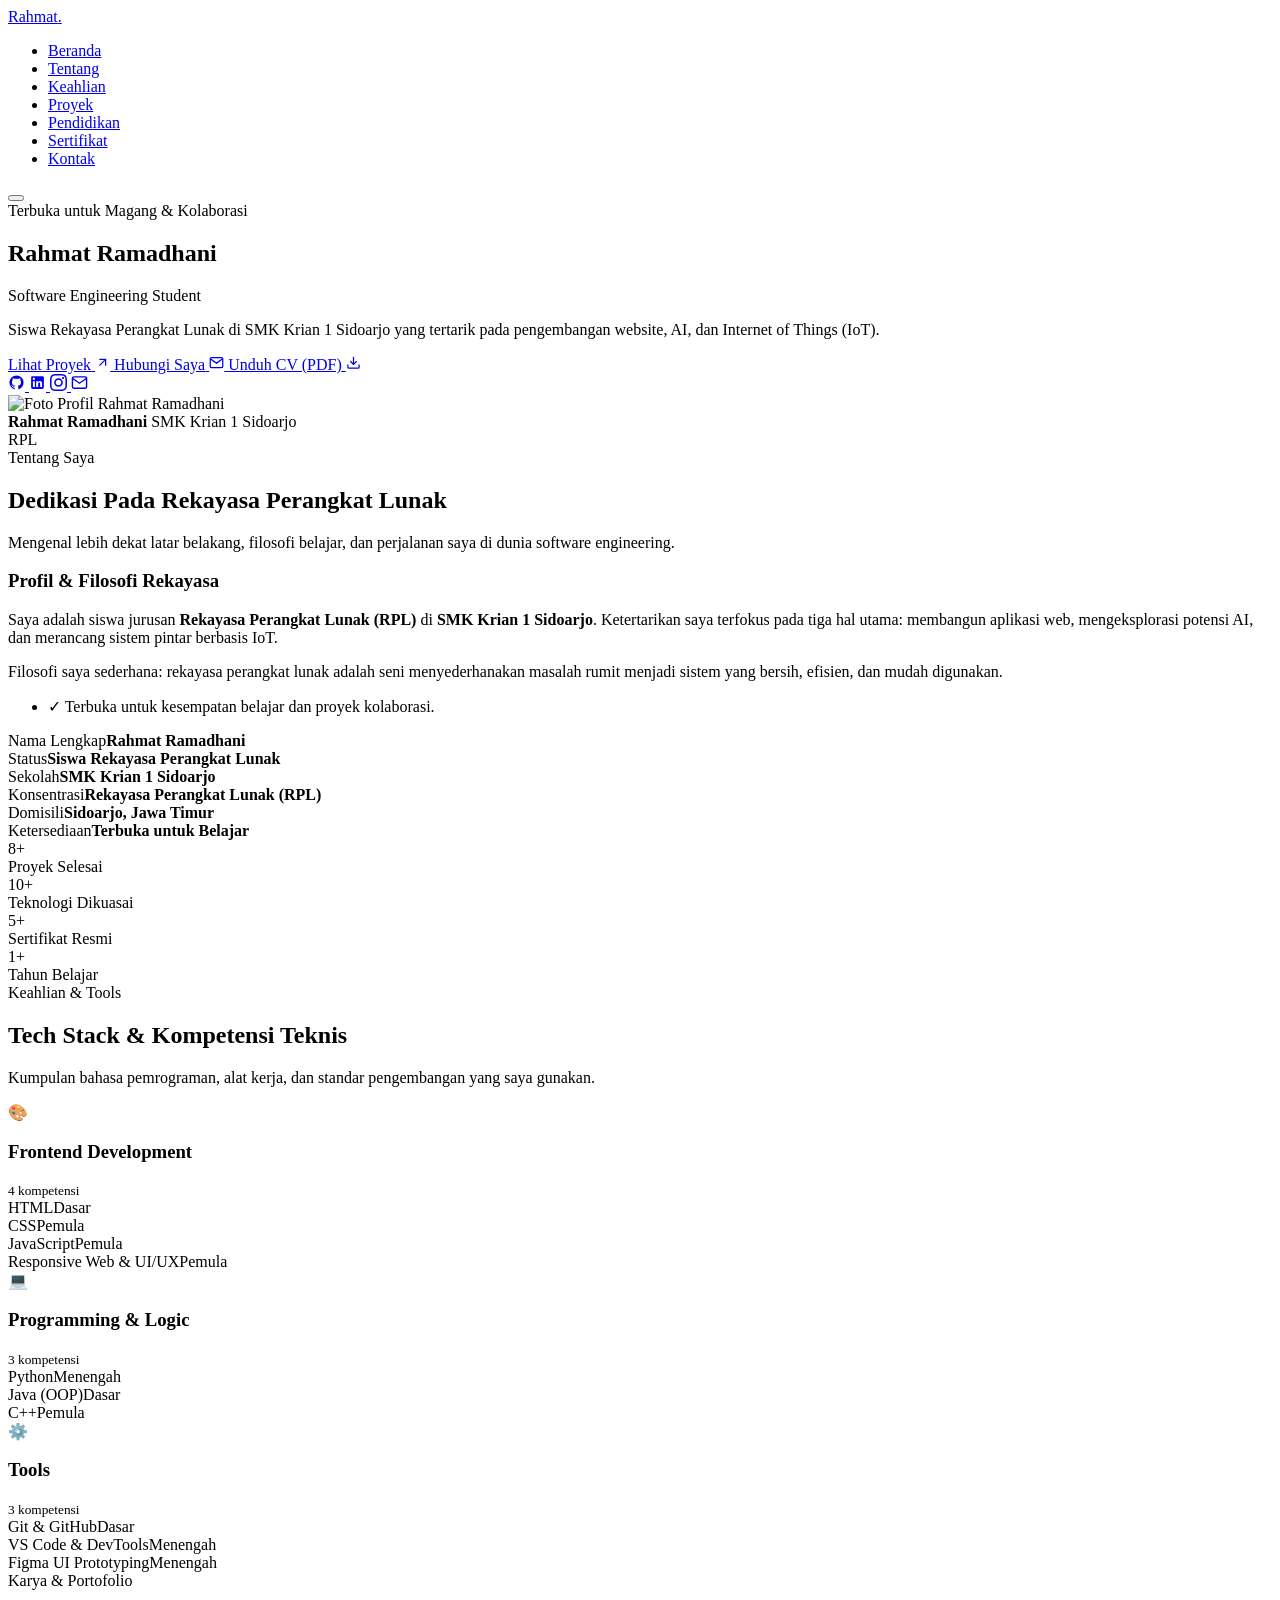
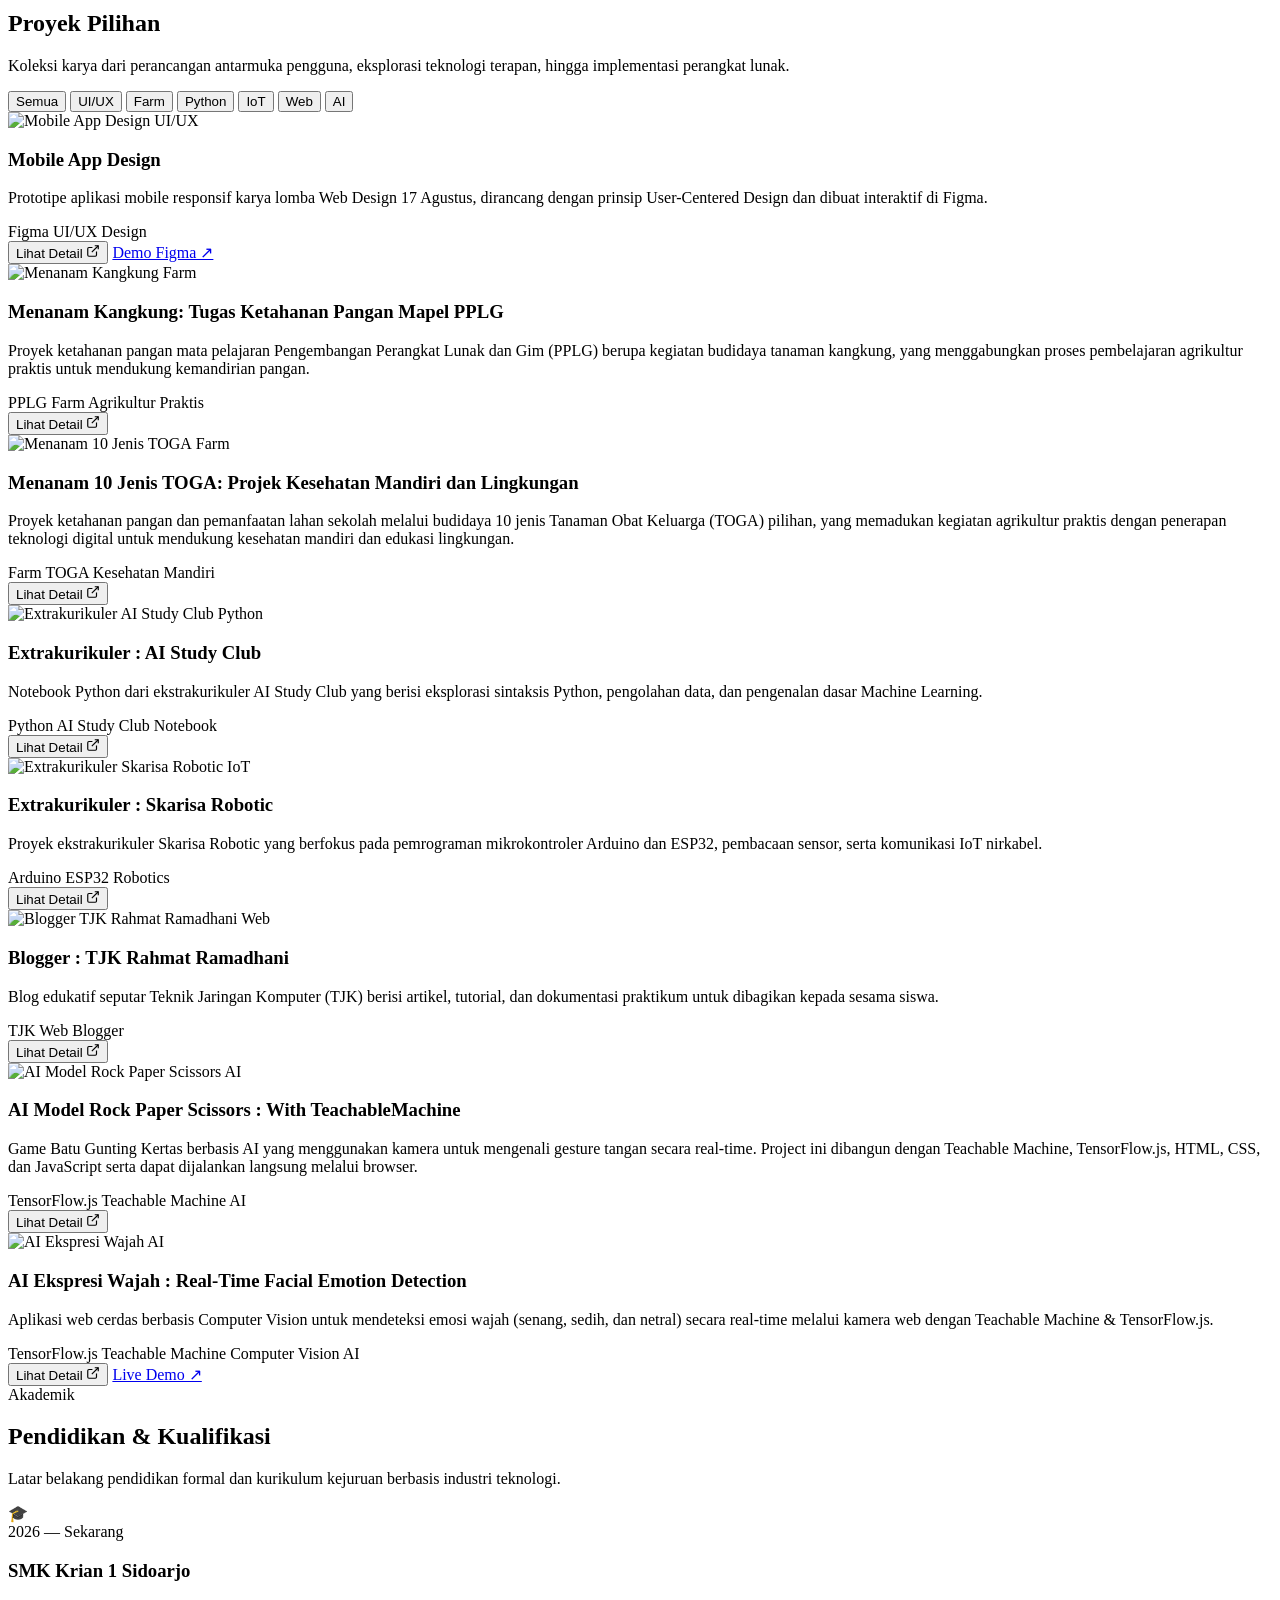
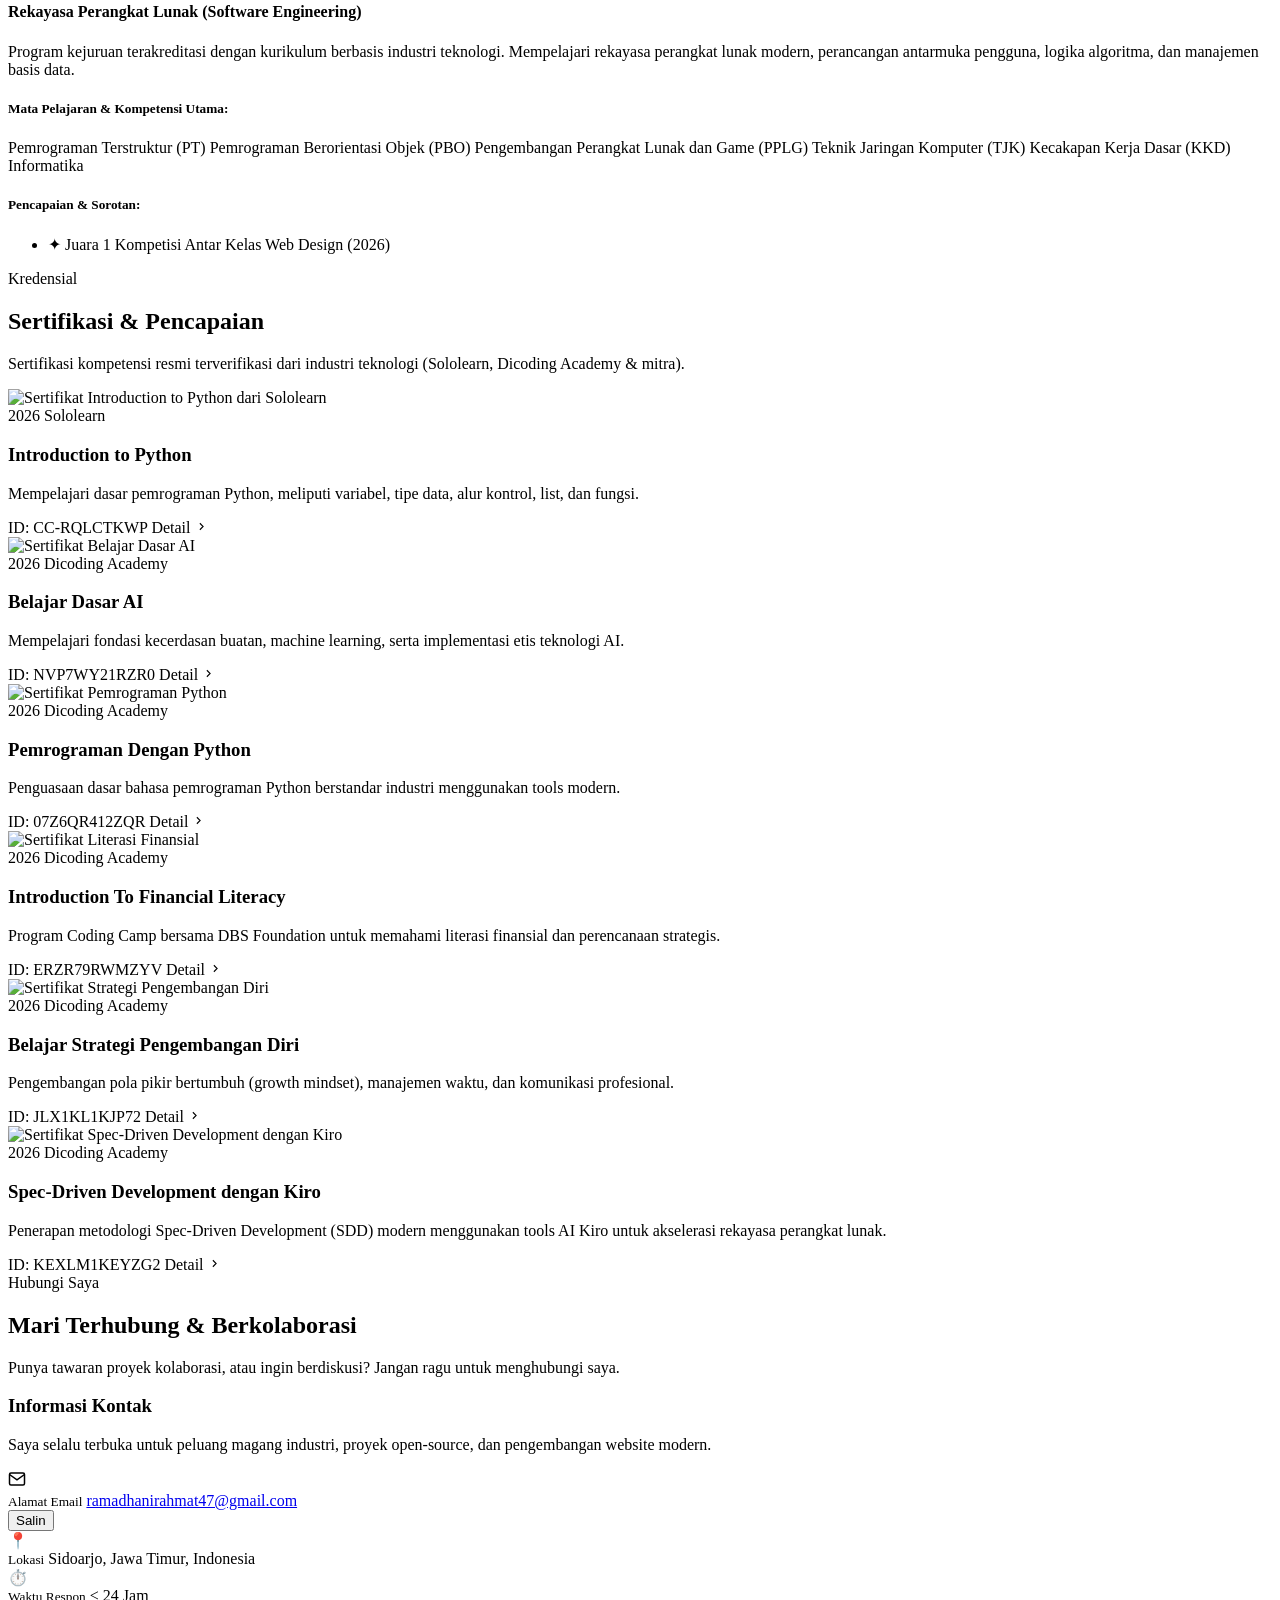
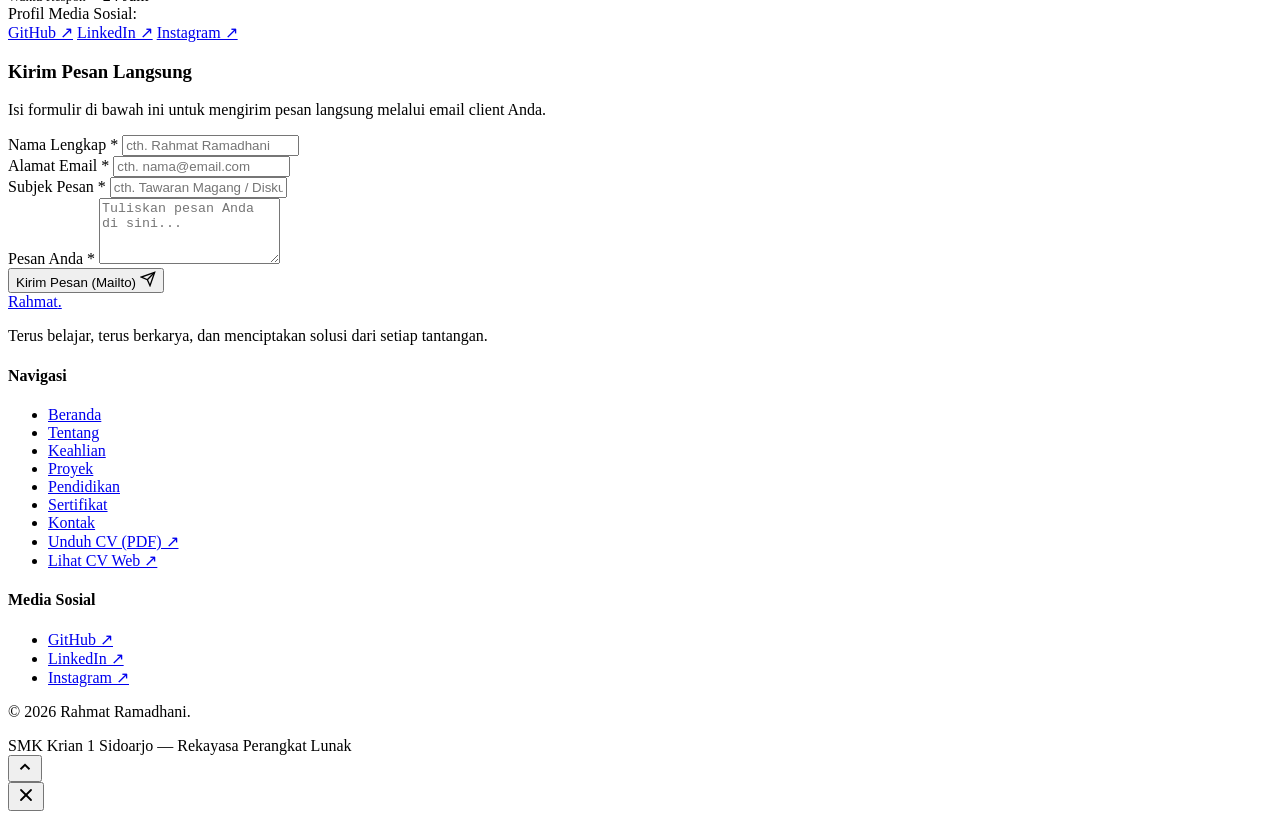
==== index.html @ f3ea9bc4 "Add files via upload" ====
<!DOCTYPE html>
<html lang="id" data-theme="dark">
<head>
  <meta charset="UTF-8">
  <meta name="viewport" content="width=device-width, initial-scale=1.0">
  <title>Rahmat Ramadhani — Software Engineering Student Portfolio</title>
  <meta name="description" content="Portfolio resmi Rahmat Ramadhani, siswa Rekayasa Perangkat Lunak di SMK Krian 1 Sidoarjo.">

  <!-- Font Google: Plus Jakarta Sans & JetBrains Mono -->
  <link rel="preconnect" href="https://fonts.googleapis.com">
  <link rel="preconnect" href="https://fonts.gstatic.com" crossorigin>
  <link href="https://fonts.googleapis.com/css2?family=JetBrains+Mono:wght@400;500;600&family=Plus+Jakarta+Sans:wght@400;500;600;700;800&display=swap" rel="stylesheet">

  <link rel="stylesheet" href="style.css?v=2026">
</head>
<body>

  <!-- Garis Progres Scroll di Bagian Atas -->
  <div id="scroll-progress" class="scroll-bar"></div>

  <!-- Efek Latar Belakang Halus -->
  <div class="ambient-bg" aria-hidden="true">
    <div class="ambient-glow"></div>
  </div>

  <!-- ==================== NAVBAR ==================== -->
  <header class="site-header" id="header">
    <nav class="nav-container container">
      <!-- Logo / Nama Brand -->
      <a href="#home" class="brand">
        <span class="brand-name">Rahmat</span><span class="brand-dot">.</span>
      </a>

      <!-- Menu Navigasi Desktop & Mobile -->
      <div class="nav-menu" id="nav-menu">
        <ul class="nav-list">
          <li><a href="#home" class="nav-link active">Beranda</a></li>
          <li><a href="#about" class="nav-link">Tentang</a></li>
          <li><a href="#skills" class="nav-link">Keahlian</a></li>
          <li><a href="#projects" class="nav-link">Proyek</a></li>
          <li><a href="#education" class="nav-link">Pendidikan</a></li>
          <li><a href="#certificates" class="nav-link">Sertifikat</a></li>
          <li><a href="#contact" class="nav-link">Kontak</a></li>
        </ul>
      </div>

      <!-- Tombol Menu HP -->
      <div class="nav-actions">
        <button id="hamburger-btn" class="hamburger" aria-label="Buka menu navigasi">
          <span></span><span></span><span></span>
        </button>
      </div>
    </nav>
  </header>

  <main>
    <!-- ==================== HERO SECTION ==================== -->
    <section class="section hero-sec" id="home">
      <div class="container hero-layout">
        <!-- Kolom Kiri: Teks Pengantar & Tombol -->
        <div class="hero-left">
          <div class="badge-status">
            <span class="status-indicator"></span>
            <span>Terbuka untuk Magang &amp; Kolaborasi</span>
          </div>
          <h1 class="hero-heading">
            Rahmat <span class="text-accent">Ramadhani</span>
          </h1>
          <p class="hero-role-title">Software Engineering Student</p>
          <p class="hero-desc">
            Siswa Rekayasa Perangkat Lunak di SMK Krian 1 Sidoarjo yang tertarik pada pengembangan website, AI, dan Internet of Things (IoT).
          </p>
          <div class="hero-btns">
            <a href="#projects" class="btn btn-primary">
              <span>Lihat Proyek</span>
              <svg viewBox="0 0 24 24" width="15" height="15" fill="none" stroke="currentColor" stroke-width="2"><line x1="7" y1="17" x2="17" y2="7"></line><polyline points="7 7 17 7 17 17"></polyline></svg>
            </a>
            <a href="#contact" class="btn btn-outline">
              <span>Hubungi Saya</span>
              <svg viewBox="0 0 24 24" width="15" height="15" fill="none" stroke="currentColor" stroke-width="2"><path d="M4 4h16c1.1 0 2 .9 2 2v12c0 1.1-.9 2-2 2H4c-1.1 0-2-.9-2-2V6c0-1.1.9-2 2-2z"></path><polyline points="22,6 12,13 2,6"></polyline></svg>
            </a>
            <a href="assets/CV_Rahmat_Ramadhani.pdf" download="CV_Rahmat_Ramadhani.pdf" target="_blank" class="btn btn-ghost" title="Unduh CV PDF Resmi (A4)">
              <span>Unduh CV (PDF)</span>
              <svg viewBox="0 0 24 24" width="15" height="15" fill="none" stroke="currentColor" stroke-width="2"><path d="M21 15v4a2 2 0 0 1-2 2H5a2 2 0 0 1-2-2v-4"></path><polyline points="7 10 12 15 17 10"></polyline><line x1="12" y1="15" x2="12" y2="3"></line></svg>
            </a>
          </div>
          <!-- Tautan Media Sosial -->
          <div class="hero-social">
            <a href="https://github.com/ramadhanirahmat47-rgb" target="_blank" rel="noopener noreferrer" class="social-icon" aria-label="GitHub" title="GitHub">
              <svg viewBox="0 0 24 24" width="17" height="17" fill="currentColor"><path d="M12 2A10 10 0 0 0 2 12c0 4.42 2.87 8.17 6.84 9.5.5.08.66-.23.66-.5v-1.69c-2.77.6-3.36-1.34-3.36-1.34-.46-1.16-1.11-1.47-1.11-1.47-.91-.62.07-.6.07-.6 1 .07 1.53 1.03 1.53 1.03.87 1.52 2.34 1.07 2.91.83.1-.65.35-1.09.63-1.34-2.22-.25-4.55-1.11-4.55-4.92 0-1.11.38-2 1.03-2.71-.1-.25-.45-1.29.1-2.64 0 0 .84-.27 2.75 1.02.79-.22 1.65-.33 2.5-.33.85 0 1.71.11 2.5.33 1.91-1.29 2.75-1.02 2.75-1.02.55 1.35.2 2.39.1 2.64.65.71 1.03 1.6 1.03 2.71 0 3.82-2.34 4.66-4.57 4.91.36.31.69.92.69 1.85V21c0 .27.16.59.67.5C19.14 20.16 22 16.42 22 12A10 10 0 0 0 12 2z"/></svg>
            </a>
            <a href="https://linkedin.com/in/rahmat-ramadhani01" target="_blank" rel="noopener noreferrer" class="social-icon" aria-label="LinkedIn" title="LinkedIn">
              <svg viewBox="0 0 24 24" width="17" height="17" fill="currentColor"><path d="M19 3a2 2 0 0 1 2 2v14a2 2 0 0 1-2 2H5a2 2 0 0 1-2-2V5a2 2 0 0 1 2-2h14m-.5 15.5v-5.3a3.26 3.26 0 0 0-3.26-3.26c-.85 0-1.84.52-2.28 1.3v-1.11h-2.79v8.37h2.79v-4.93c0-.77.62-1.4 1.39-1.4a1.4 1.4 0 0 1 1.4 1.4v4.93h2.75M6.88 8.56a1.68 1.68 0 0 0 1.68-1.68c0-.93-.75-1.69-1.68-1.69a1.69 1.69 0 0 0-1.69 1.69c0 .93.76 1.68 1.69 1.68m1.39 9.94v-8.37H5.5v8.37h2.77z"/></svg>
            </a>
            <a href="https://instagram.com/matrahmat_t/" target="_blank" rel="noopener noreferrer" class="social-icon" aria-label="Instagram" title="Instagram">
              <svg viewBox="0 0 24 24" width="17" height="17" fill="currentColor"><path d="M12 2.163c3.204 0 3.584.012 4.85.07 3.252.148 4.771 1.691 4.919 4.919.058 1.265.069 1.645.069 4.849 0 3.205-.012 3.584-.069 4.849-.149 3.225-1.664 4.771-4.919 4.919-1.266.058-1.644.07-4.85.07-3.204 0-3.584-.012-4.849-.07-3.26-.149-4.771-1.699-4.919-4.92-.058-1.265-.07-1.644-.07-4.849 0-3.204.013-3.583.07-4.849.149-3.227 1.664-4.771 4.919-4.919 1.266-.057 1.645-.069 4.849-.069zm0-2.163c-3.259 0-3.667.014-4.947.072-4.358.2-6.78 2.618-6.98 6.98-.059 1.281-.073 1.689-.073 4.948 0 3.259.014 3.668.072 4.948.2 4.358 2.618 6.78 6.98 6.98 1.281.058 1.689.072 4.948.072 3.259 0 3.668-.014 4.948-.072 4.354-.2 6.782-2.618 6.979-6.98.059-1.28.073-1.689.073-4.948 0-3.259-.014-3.667-.072-4.947-.196-4.354-2.617-6.78-6.979-6.98-1.281-.059-1.69-.073-4.949-.073zm0 5.838c-3.403 0-6.162 2.759-6.162 6.162s2.759 6.163 6.162 6.163 6.162-2.759 6.162-6.163c0-3.403-2.759-6.162-6.162-6.162zm0 10.162c-2.209 0-4-1.79-4-4 0-2.209 1.791-4 4-4s4 1.791 4 4c0 2.21-1.791 4-4 4zm6.406-11.845c-.796 0-1.441.645-1.441 1.44s.645 1.44 1.441 1.44c.795 0 1.439-.645 1.439-1.44s-.644-1.44-1.439-1.44z"/></svg>
            </a>
            <a href="mailto:ramadhanirahmat47@gmail.com" class="social-icon" aria-label="Email" title="Email">
              <svg viewBox="0 0 24 24" width="17" height="17" fill="none" stroke="currentColor" stroke-width="2"><path d="M4 4h16c1.1 0 2 .9 2 2v12c0 1.1-.9 2-2 2H4c-1.1 0-2-.9-2-2V6c0-1.1.9-2 2-2z"></path><polyline points="22,6 12,13 2,6"></polyline></svg>
            </a>
          </div>
        </div>

        <!-- Kolom Kanan: Foto Profil -->
        <div class="hero-right">
          <div class="profile-card">
            <div class="avatar-frame">
              <img src="assets/profile.jpg" alt="Foto Profil Rahmat Ramadhani" class="avatar-img" width="380" height="380" loading="eager">
            </div>
            <div class="profile-meta-bar">
              <div class="profile-meta-info">
                <strong>Rahmat Ramadhani</strong>
                <span>SMK Krian 1 Sidoarjo</span>
              </div>
              <span class="profile-badge">RPL</span>
            </div>
          </div>
        </div>
      </div>
    </section>

    <!-- ==================== ABOUT SECTION ==================== -->
    <section class="section about-sec" id="about">
      <div class="container">
        <div class="sec-head">
          <span class="sec-badge">Tentang Saya</span>
          <h2 class="sec-title">Dedikasi Pada Rekayasa Perangkat Lunak</h2>
          <p class="sec-desc">Mengenal lebih dekat latar belakang, filosofi belajar, dan perjalanan saya di dunia software engineering.</p>
        </div>
        <div class="about-grid">
          <!-- Biodata & Filosofi -->
          <div class="card about-bio">
            <h3 class="card-head">Profil &amp; Filosofi Rekayasa</h3>
            <p>Saya adalah siswa jurusan <strong>Rekayasa Perangkat Lunak (RPL)</strong> di <strong>SMK Krian 1 Sidoarjo</strong>. Ketertarikan saya terfokus pada tiga hal utama: membangun aplikasi web, mengeksplorasi potensi AI, dan merancang sistem pintar berbasis IoT.</p>
            <p>Filosofi saya sederhana: rekayasa perangkat lunak adalah seni menyederhanakan masalah rumit menjadi sistem yang bersih, efisien, dan mudah digunakan.</p>
            <ul class="check-list">
              <li><span class="check-mark">✓</span> Terbuka untuk kesempatan belajar dan proyek kolaborasi.</li>
            </ul>
          </div>

          <!-- Info Cepat & Statistik -->
          <div class="about-side">
            <div class="info-grid">
              <div class="info-card"><span class="info-lbl">Nama Lengkap</span><strong>Rahmat Ramadhani</strong></div>
              <div class="info-card"><span class="info-lbl">Status</span><strong>Siswa Rekayasa Perangkat Lunak</strong></div>
              <div class="info-card"><span class="info-lbl">Sekolah</span><strong>SMK Krian 1 Sidoarjo</strong></div>
              <div class="info-card"><span class="info-lbl">Konsentrasi</span><strong>Rekayasa Perangkat Lunak (RPL)</strong></div>
              <div class="info-card"><span class="info-lbl">Domisili</span><strong>Sidoarjo, Jawa Timur</strong></div>
              <div class="info-card"><span class="info-lbl">Ketersediaan</span><strong class="text-accent">Terbuka untuk Belajar</strong></div>
            </div>
            <div class="stats-grid">
              <div class="stat-box">
                <div class="stat-num-row"><span>8</span><span class="stat-plus">+</span></div>
                <span class="stat-lbl">Proyek Selesai</span>
              </div>
              <div class="stat-box">
                <div class="stat-num-row"><span>10</span><span class="stat-plus">+</span></div>
                <span class="stat-lbl">Teknologi Dikuasai</span>
              </div>
              <div class="stat-box">
                <div class="stat-num-row"><span>5</span><span class="stat-plus">+</span></div>
                <span class="stat-lbl">Sertifikat Resmi</span>
              </div>
              <div class="stat-box">
                <div class="stat-num-row"><span>1</span><span class="stat-plus">+</span></div>
                <span class="stat-lbl">Tahun Belajar</span>
              </div>
            </div>
          </div>
        </div>
      </div>
    </section>

    <!-- ==================== SKILLS SECTION ==================== -->
    <section class="section skills-sec" id="skills">
      <div class="container">
        <div class="sec-head">
          <span class="sec-badge">Keahlian &amp; Tools</span>
          <h2 class="sec-title">Tech Stack &amp; Kompetensi Teknis</h2>
          <p class="sec-desc">Kumpulan bahasa pemrograman, alat kerja, dan standar pengembangan yang saya gunakan.</p>
        </div>

        <div class="skills-grid">
          <!-- Kategori 1: Frontend -->
          <div class="card skill-card">
            <div class="skill-top">
              <span class="skill-ico">🎨</span>
              <div>
                <h3>Frontend Development</h3>
                <small>4 kompetensi</small>
              </div>
            </div>
            <div class="skill-rows">
              <div class="skill-row">
                <div class="skill-info"><span>HTML</span><span class="skill-tier">Dasar</span></div>
                <div class="bar-bg"><div class="bar-val" style="width: 50%;"></div></div>
              </div>
              <div class="skill-row">
                <div class="skill-info"><span>CSS</span><span class="skill-tier">Pemula</span></div>
                <div class="bar-bg"><div class="bar-val" style="width: 25%;"></div></div>
              </div>
              <div class="skill-row">
                <div class="skill-info"><span>JavaScript</span><span class="skill-tier">Pemula</span></div>
                <div class="bar-bg"><div class="bar-val" style="width: 25%;"></div></div>
              </div>
              <div class="skill-row">
                <div class="skill-info"><span>Responsive Web &amp; UI/UX</span><span class="skill-tier">Pemula</span></div>
                <div class="bar-bg"><div class="bar-val" style="width: 25%;"></div></div>
              </div>
            </div>
          </div>

          <!-- Kategori 2: Programming -->
          <div class="card skill-card">
            <div class="skill-top">
              <span class="skill-ico">💻</span>
              <div>
                <h3>Programming &amp; Logic</h3>
                <small>3 kompetensi</small>
              </div>
            </div>
            <div class="skill-rows">
              <div class="skill-row">
                <div class="skill-info"><span>Python</span><span class="skill-tier">Menengah</span></div>
                <div class="bar-bg"><div class="bar-val" style="width: 75%;"></div></div>
              </div>
              <div class="skill-row">
                <div class="skill-info"><span>Java (OOP)</span><span class="skill-tier">Dasar</span></div>
                <div class="bar-bg"><div class="bar-val" style="width: 50%;"></div></div>
              </div>
              <div class="skill-row">
                <div class="skill-info"><span>C++</span><span class="skill-tier">Pemula</span></div>
                <div class="bar-bg"><div class="bar-val" style="width: 25%;"></div></div>
              </div>
            </div>
          </div>

          <!-- Kategori 3: Tools & Workflow -->
          <div class="card skill-card">
            <div class="skill-top">
              <span class="skill-ico">⚙️</span>
              <div>
                <h3>Tools</h3>
                <small>3 kompetensi</small>
              </div>
            </div>
            <div class="skill-rows">
              <div class="skill-row">
                <div class="skill-info"><span>Git &amp; GitHub</span><span class="skill-tier">Dasar</span></div>
                <div class="bar-bg"><div class="bar-val" style="width: 50%;"></div></div>
              </div>
              <div class="skill-row">
                <div class="skill-info"><span>VS Code &amp; DevTools</span><span class="skill-tier">Menengah</span></div>
                <div class="bar-bg"><div class="bar-val" style="width: 75%;"></div></div>
              </div>
              <div class="skill-row">
                <div class="skill-info"><span>Figma UI Prototyping</span><span class="skill-tier">Menengah</span></div>
                <div class="bar-bg"><div class="bar-val" style="width: 75%;"></div></div>
              </div>
            </div>
          </div>
        </div>
      </div>
    </section>

    <!-- ==================== PROJECTS SECTION ==================== -->
    <section class="section projects-sec" id="projects">
      <div class="container">
        <div class="sec-head">
          <span class="sec-badge">Karya &amp; Portofolio</span>
          <h2 class="sec-title">Proyek Pilihan</h2>
          <p class="sec-desc">Koleksi karya dari perancangan antarmuka pengguna, eksplorasi teknologi terapan, hingga implementasi perangkat lunak.</p>
        </div>

        <!-- Tombol Filter Kategori Sederhana -->
        <div class="projects-bar">
          <div class="filter-tabs" id="project-filter-tabs">
            <button class="filter-tab active" data-filter="all">Semua</button>
            <button class="filter-tab" data-filter="uiux">UI/UX</button>
            <button class="filter-tab" data-filter="farm">Farm</button>
            <button class="filter-tab" data-filter="python">Python</button>
            <button class="filter-tab" data-filter="iot">IoT</button>
            <button class="filter-tab" data-filter="web">Web</button>
            <button class="filter-tab" data-filter="ai">AI</button>
          </div>
        </div>

        <!-- Grid Daftar Proyek -->
        <div class="projects-grid" id="projects-grid">
          <!-- Proyek 1 -->
          <article class="card project-item" data-category="uiux" data-modal-id="project-1" tabindex="0" role="button" aria-label="Buka popup detail proyek Mobile App Design">
            <div class="thumb-box">
              <img src="assets/projects/project-1.jpg" alt="Mobile App Design" class="item-thumb" loading="lazy">
              <span class="cat-badge">UI/UX</span>
            </div>
            <div class="item-body">
              <h3 class="item-title">Mobile App Design</h3>
              <p class="item-desc">Prototipe aplikasi mobile responsif karya lomba Web Design 17 Agustus, dirancang dengan prinsip User-Centered Design dan dibuat interaktif di Figma.</p>
              <div class="item-tags">
                <span class="chip-tag">Figma</span>
                <span class="chip-tag">UI/UX Design</span>
              </div>
              <div class="item-btns">
                <button type="button" class="btn btn-primary btn-sm btn-open-modal" data-modal-id="project-1">
                  <span>Lihat Detail</span>
                  <svg viewBox="0 0 24 24" width="14" height="14" fill="none" stroke="currentColor" stroke-width="2"><path d="M15 3h6v6"></path><path d="M10 14L21 3"></path><path d="M18 13v6a2 2 0 0 1-2 2H5a2 2 0 0 1-2-2V8a2 2 0 0 1 2-2h6"></path></svg>
                </button>
                <a href="https://embed.figma.com/proto/Skd7WYRCNgcux2502m3PG9/RAHMAT-RAMADHANI-X-RPL-1?node-id=1-57&starting-point-node-id=1%3A3&embed-host=share" target="_blank" rel="noopener noreferrer" class="btn btn-outline btn-sm" onclick="event.stopPropagation()">
                  <span>Demo Figma ↗</span>
                </a>
              </div>
            </div>
          </article>

          <!-- Proyek 2 -->
          <article class="card project-item" data-category="farm" data-modal-id="project-2" tabindex="0" role="button" aria-label="Buka popup detail proyek Menanam Kangkung">
            <div class="thumb-box">
              <img src="assets/projects/project-2.jpg" alt="Menanam Kangkung" class="item-thumb" loading="lazy">
              <span class="cat-badge">Farm</span>
            </div>
            <div class="item-body">
              <h3 class="item-title">Menanam Kangkung: Tugas Ketahanan Pangan Mapel PPLG</h3>
              <p class="item-desc">Proyek ketahanan pangan mata pelajaran Pengembangan Perangkat Lunak dan Gim (PPLG) berupa kegiatan budidaya tanaman kangkung, yang menggabungkan proses pembelajaran agrikultur praktis untuk mendukung kemandirian pangan.</p>
              <div class="item-tags">
                <span class="chip-tag">PPLG</span>
                <span class="chip-tag">Farm</span>
                <span class="chip-tag">Agrikultur Praktis</span>
              </div>
              <div class="item-btns">
                <button type="button" class="btn btn-primary btn-sm btn-open-modal" data-modal-id="project-2">
                  <span>Lihat Detail</span>
                  <svg viewBox="0 0 24 24" width="14" height="14" fill="none" stroke="currentColor" stroke-width="2"><path d="M15 3h6v6"></path><path d="M10 14L21 3"></path><path d="M18 13v6a2 2 0 0 1-2 2H5a2 2 0 0 1-2-2V8a2 2 0 0 1 2-2h6"></path></svg>
                </button>
              </div>
            </div>
          </article>

          <!-- Proyek 3 -->
          <article class="card project-item" data-category="farm" data-modal-id="project-3" tabindex="0" role="button" aria-label="Buka popup detail proyek Menanam 10 Jenis TOGA">
            <div class="thumb-box">
              <img src="assets/projects/project-3.jpg" alt="Menanam 10 Jenis TOGA" class="item-thumb" loading="lazy">
              <span class="cat-badge">Farm</span>
            </div>
            <div class="item-body">
              <h3 class="item-title">Menanam 10 Jenis TOGA: Projek Kesehatan Mandiri dan Lingkungan</h3>
              <p class="item-desc">Proyek ketahanan pangan dan pemanfaatan lahan sekolah melalui budidaya 10 jenis Tanaman Obat Keluarga (TOGA) pilihan, yang memadukan kegiatan agrikultur praktis dengan penerapan teknologi digital untuk mendukung kesehatan mandiri dan edukasi lingkungan.</p>
              <div class="item-tags">
                <span class="chip-tag">Farm</span>
                <span class="chip-tag">TOGA</span>
                <span class="chip-tag">Kesehatan Mandiri</span>
              </div>
              <div class="item-btns">
                <button type="button" class="btn btn-primary btn-sm btn-open-modal" data-modal-id="project-3">
                  <span>Lihat Detail</span>
                  <svg viewBox="0 0 24 24" width="14" height="14" fill="none" stroke="currentColor" stroke-width="2"><path d="M15 3h6v6"></path><path d="M10 14L21 3"></path><path d="M18 13v6a2 2 0 0 1-2 2H5a2 2 0 0 1-2-2V8a2 2 0 0 1 2-2h6"></path></svg>
                </button>
              </div>
            </div>
          </article>

          <!-- Proyek 4 -->
          <article class="card project-item" data-category="python" data-modal-id="project-4" tabindex="0" role="button" aria-label="Buka popup detail proyek Extrakurikuler AI Study Club">
            <div class="thumb-box">
              <img src="assets/projects/project-4.jpg" alt="Extrakurikuler AI Study Club" class="item-thumb" loading="lazy">
              <span class="cat-badge">Python</span>
            </div>
            <div class="item-body">
              <h3 class="item-title">Extrakurikuler : AI Study Club</h3>
              <p class="item-desc">Notebook Python dari ekstrakurikuler AI Study Club yang berisi eksplorasi sintaksis Python, pengolahan data, dan pengenalan dasar Machine Learning.</p>
              <div class="item-tags">
                <span class="chip-tag">Python</span>
                <span class="chip-tag">AI Study Club</span>
                <span class="chip-tag">Notebook</span>
              </div>
              <div class="item-btns">
                <button type="button" class="btn btn-primary btn-sm btn-open-modal" data-modal-id="project-4">
                  <span>Lihat Detail</span>
                  <svg viewBox="0 0 24 24" width="14" height="14" fill="none" stroke="currentColor" stroke-width="2"><path d="M15 3h6v6"></path><path d="M10 14L21 3"></path><path d="M18 13v6a2 2 0 0 1-2 2H5a2 2 0 0 1-2-2V8a2 2 0 0 1 2-2h6"></path></svg>
                </button>
              </div>
            </div>
          </article>

          <!-- Proyek 5 -->
          <article class="card project-item" data-category="iot" data-modal-id="project-5" tabindex="0" role="button" aria-label="Buka popup detail proyek Extrakurikuler Skarisa Robotic">
            <div class="thumb-box">
              <img src="assets/projects/project-5.jpg" alt="Extrakurikuler Skarisa Robotic" class="item-thumb" loading="lazy">
              <span class="cat-badge">IoT</span>
            </div>
            <div class="item-body">
              <h3 class="item-title">Extrakurikuler : Skarisa Robotic</h3>
              <p class="item-desc">Proyek ekstrakurikuler Skarisa Robotic yang berfokus pada pemrograman mikrokontroler Arduino dan ESP32, pembacaan sensor, serta komunikasi IoT nirkabel.</p>
              <div class="item-tags">
                <span class="chip-tag">Arduino</span>
                <span class="chip-tag">ESP32</span>
                <span class="chip-tag">Robotics</span>
              </div>
              <div class="item-btns">
                <button type="button" class="btn btn-primary btn-sm btn-open-modal" data-modal-id="project-5">
                  <span>Lihat Detail</span>
                  <svg viewBox="0 0 24 24" width="14" height="14" fill="none" stroke="currentColor" stroke-width="2"><path d="M15 3h6v6"></path><path d="M10 14L21 3"></path><path d="M18 13v6a2 2 0 0 1-2 2H5a2 2 0 0 1-2-2V8a2 2 0 0 1 2-2h6"></path></svg>
                </button>
              </div>
            </div>
          </article>

          <!-- Proyek 6 -->
          <article class="card project-item" data-category="web" data-modal-id="project-6" tabindex="0" role="button" aria-label="Buka popup detail proyek Blogger TJK">
            <div class="thumb-box">
              <img src="assets/projects/project-6.jpg" alt="Blogger TJK Rahmat Ramadhani" class="item-thumb" loading="lazy">
              <span class="cat-badge">Web</span>
            </div>
            <div class="item-body">
              <h3 class="item-title">Blogger : TJK Rahmat Ramadhani</h3>
              <p class="item-desc">Blog edukatif seputar Teknik Jaringan Komputer (TJK) berisi artikel, tutorial, dan dokumentasi praktikum untuk dibagikan kepada sesama siswa.</p>
              <div class="item-tags">
                <span class="chip-tag">TJK</span>
                <span class="chip-tag">Web Blogger</span>
              </div>
              <div class="item-btns">
                <button type="button" class="btn btn-primary btn-sm btn-open-modal" data-modal-id="project-6">
                  <span>Lihat Detail</span>
                  <svg viewBox="0 0 24 24" width="14" height="14" fill="none" stroke="currentColor" stroke-width="2"><path d="M15 3h6v6"></path><path d="M10 14L21 3"></path><path d="M18 13v6a2 2 0 0 1-2 2H5a2 2 0 0 1-2-2V8a2 2 0 0 1 2-2h6"></path></svg>
                </button>
              </div>
            </div>
          </article>

          <!-- Proyek 7 -->
          <article class="card project-item" data-category="ai" data-modal-id="project-7" tabindex="0" role="button" aria-label="Buka popup detail proyek AI Model Rock Paper Scissors">
            <div class="thumb-box">
              <img src="assets/projects/project-7.jpg" alt="AI Model Rock Paper Scissors" class="item-thumb" loading="lazy">
              <span class="cat-badge">AI</span>
            </div>
            <div class="item-body">
              <h3 class="item-title">AI Model Rock Paper Scissors : With TeachableMachine</h3>
              <p class="item-desc">Game Batu Gunting Kertas berbasis AI yang menggunakan kamera untuk mengenali gesture tangan secara real-time. Project ini dibangun dengan Teachable Machine, TensorFlow.js, HTML, CSS, dan JavaScript serta dapat dijalankan langsung melalui browser.</p>
              <div class="item-tags">
                <span class="chip-tag">TensorFlow.js</span>
                <span class="chip-tag">Teachable Machine</span>
                <span class="chip-tag">AI</span>
              </div>
              <div class="item-btns">
                <button type="button" class="btn btn-primary btn-sm btn-open-modal" data-modal-id="project-7">
                  <span>Lihat Detail</span>
                  <svg viewBox="0 0 24 24" width="14" height="14" fill="none" stroke="currentColor" stroke-width="2"><path d="M15 3h6v6"></path><path d="M10 14L21 3"></path><path d="M18 13v6a2 2 0 0 1-2 2H5a2 2 0 0 1-2-2V8a2 2 0 0 1 2-2h6"></path></svg>
                </button>
              </div>
            </div>
          </article>

          <!-- Proyek 8 -->
          <article class="card project-item" data-category="ai" data-modal-id="project-8" tabindex="0" role="button" aria-label="Buka popup detail proyek AI Ekspresi Wajah">
            <div class="thumb-box">
              <img src="assets/projects/project-8.png" alt="AI Ekspresi Wajah" class="item-thumb" loading="lazy">
              <span class="cat-badge">AI</span>
            </div>
            <div class="item-body">
              <h3 class="item-title">AI Ekspresi Wajah : Real-Time Facial Emotion Detection</h3>
              <p class="item-desc">Aplikasi web cerdas berbasis Computer Vision untuk mendeteksi emosi wajah (senang, sedih, dan netral) secara real-time melalui kamera web dengan Teachable Machine &amp; TensorFlow.js.</p>
              <div class="item-tags">
                <span class="chip-tag">TensorFlow.js</span>
                <span class="chip-tag">Teachable Machine</span>
                <span class="chip-tag">Computer Vision</span>
                <span class="chip-tag">AI</span>
              </div>
              <div class="item-btns">
                <button type="button" class="btn btn-primary btn-sm btn-open-modal" data-modal-id="project-8">
                  <span>Lihat Detail</span>
                  <svg viewBox="0 0 24 24" width="14" height="14" fill="none" stroke="currentColor" stroke-width="2"><path d="M15 3h6v6"></path><path d="M10 14L21 3"></path><path d="M18 13v6a2 2 0 0 1-2 2H5a2 2 0 0 1-2-2V8a2 2 0 0 1 2-2h6"></path></svg>
                </button>
                <a href="https://ai-ekspresi.vercel.app/" target="_blank" rel="noopener noreferrer" class="btn btn-outline btn-sm" onclick="event.stopPropagation()">
                  <span>Live Demo ↗</span>
                </a>
              </div>
            </div>
          </article>
        </div>
      </div>
    </section>

    <!-- ==================== EDUCATION SECTION ==================== -->
    <section class="section edu-sec" id="education">
      <div class="container">
        <div class="sec-head">
          <span class="sec-badge">Akademik</span>
          <h2 class="sec-title">Pendidikan &amp; Kualifikasi</h2>
          <p class="sec-desc">Latar belakang pendidikan formal dan kurikulum kejuruan berbasis industri teknologi.</p>
        </div>
        <div class="edu-wrap">
          <div class="card edu-box">
            <div class="edu-header">
              <div class="edu-ico">🎓</div>
              <div>
                <span class="edu-yr">2026 — Sekarang</span>
                <h3 class="edu-title">SMK Krian 1 Sidoarjo</h3>
                <h4 class="edu-dept">Rekayasa Perangkat Lunak (Software Engineering)</h4>
              </div>
            </div>
            <p class="edu-desc">
              Program kejuruan terakreditasi dengan kurikulum berbasis industri teknologi. Mempelajari rekayasa perangkat lunak modern, perancangan antarmuka pengguna, logika algoritma, dan manajemen basis data.
            </p>
            <div class="edu-courses">
              <h5>Mata Pelajaran &amp; Kompetensi Utama:</h5>
              <div class="course-chips">
                <span>Pemrograman Terstruktur (PT)</span>
                <span>Pemrograman Berorientasi Objek (PBO)</span>
                <span>Pengembangan Perangkat Lunak dan Game (PPLG)</span>
                <span>Teknik Jaringan Komputer (TJK)</span>
                <span>Kecakapan Kerja Dasar (KKD)</span>
                <span>Informatika</span>
              </div>
            </div>
            <div class="edu-achieve">
              <h5>Pencapaian &amp; Sorotan:</h5>
              <ul class="check-list">
                <li><span class="accent-star">✦</span> Juara 1 Kompetisi Antar Kelas Web Design (2026)</li>
              </ul>
            </div>
          </div>
        </div>
      </div>
    </section>

    <!-- ==================== CERTIFICATES SECTION ==================== -->
    <section class="section cert-sec" id="certificates">
      <div class="container">
        <div class="sec-head">
          <span class="sec-badge">Kredensial</span>
          <h2 class="sec-title">Sertifikasi &amp; Pencapaian</h2>
          <p class="sec-desc">Sertifikasi kompetensi resmi terverifikasi dari industri teknologi (Sololearn, Dicoding Academy &amp; mitra).</p>
        </div>
        <div class="cert-grid">
          
          <!-- Sertifikat Sololearn -->
          <div class="card cert-item" data-modal-id="cert-9" tabindex="0" role="button" aria-label="Buka popup detail sertifikat Introduction to Python">
            <div class="cert-thumb">
              <img src="assets/certificates/cert-9.png" alt="Sertifikat Introduction to Python dari Sololearn" class="cert-img" loading="lazy">
            </div>
            <div class="cert-head">
              <span class="cert-badge-yr">2026</span>
              <span class="cert-badge-iss">Sololearn</span>
            </div>
            <h3 class="cert-h3">Introduction to Python</h3>
            <p class="cert-text">Mempelajari dasar pemrograman Python, meliputi variabel, tipe data, alur kontrol, list, dan fungsi.</p>
            <div class="cert-footer-row">
              <span class="cert-action">ID: CC-RQLCTKWP</span>
              <span class="cert-btn-hint">
                <span>Detail</span>
                <svg viewBox="0 0 24 24" width="13" height="13" fill="none" stroke="currentColor" stroke-width="2"><polyline points="9 18 15 12 9 6"></polyline></svg>
              </span>
            </div>
          </div>
          
          <!-- Sertifikat 1 -->
          <div class="card cert-item" data-modal-id="cert-1" tabindex="0" role="button" aria-label="Buka popup detail sertifikat Belajar Dasar AI">
            <div class="cert-thumb">
              <img src="assets/certificates/cert-1.jfif" alt="Sertifikat Belajar Dasar AI" class="cert-img" loading="lazy">
            </div>
            <div class="cert-head">
              <span class="cert-badge-yr">2026</span>
              <span class="cert-badge-iss">Dicoding Academy</span>
            </div>
            <h3 class="cert-h3">Belajar Dasar AI</h3>
            <p class="cert-text">Mempelajari fondasi kecerdasan buatan, machine learning, serta implementasi etis teknologi AI.</p>
            <div class="cert-footer-row">
              <span class="cert-action">ID: NVP7WY21RZR0</span>
              <span class="cert-btn-hint">
                <span>Detail</span>
                <svg viewBox="0 0 24 24" width="13" height="13" fill="none" stroke="currentColor" stroke-width="2"><polyline points="9 18 15 12 9 6"></polyline></svg>
              </span>
            </div>
          </div>

          <!-- Sertifikat 2 -->
          <div class="card cert-item" data-modal-id="cert-2" tabindex="0" role="button" aria-label="Buka popup detail sertifikat Pemrograman Python">
            <div class="cert-thumb">
              <img src="assets/certificates/cert-2.jfif" alt="Sertifikat Pemrograman Python" class="cert-img" loading="lazy">
            </div>
            <div class="cert-head">
              <span class="cert-badge-yr">2026</span>
              <span class="cert-badge-iss">Dicoding Academy</span>
            </div>
            <h3 class="cert-h3">Pemrograman Dengan Python</h3>
            <p class="cert-text">Penguasaan dasar bahasa pemrograman Python berstandar industri menggunakan tools modern.</p>
            <div class="cert-footer-row">
              <span class="cert-action">ID: 07Z6QR412ZQR</span>
              <span class="cert-btn-hint">
                <span>Detail</span>
                <svg viewBox="0 0 24 24" width="13" height="13" fill="none" stroke="currentColor" stroke-width="2"><polyline points="9 18 15 12 9 6"></polyline></svg>
              </span>
            </div>
          </div>

          <!-- Sertifikat 3 -->
          <div class="card cert-item" data-modal-id="cert-3" tabindex="0" role="button" aria-label="Buka popup detail sertifikat Introduction To Financial Literacy">
            <div class="cert-thumb">
              <img src="assets/certificates/cert-3.jfif" alt="Sertifikat Literasi Finansial" class="cert-img" loading="lazy">
            </div>
            <div class="cert-head">
              <span class="cert-badge-yr">2026</span>
              <span class="cert-badge-iss">Dicoding Academy</span>
            </div>
            <h3 class="cert-h3">Introduction To Financial Literacy</h3>
            <p class="cert-text">Program Coding Camp bersama DBS Foundation untuk memahami literasi finansial dan perencanaan strategis.</p>
            <div class="cert-footer-row">
              <span class="cert-action">ID: ERZR79RWMZYV</span>
              <span class="cert-btn-hint">
                <span>Detail</span>
                <svg viewBox="0 0 24 24" width="13" height="13" fill="none" stroke="currentColor" stroke-width="2"><polyline points="9 18 15 12 9 6"></polyline></svg>
              </span>
            </div>
          </div>

          <!-- Sertifikat 4 -->
          <div class="card cert-item" data-modal-id="cert-4" tabindex="0" role="button" aria-label="Buka popup detail sertifikat Belajar Strategi Pengembangan Diri">
            <div class="cert-thumb">
              <img src="assets/certificates/cert-4.jfif" alt="Sertifikat Strategi Pengembangan Diri" class="cert-img" loading="lazy">
            </div>
            <div class="cert-head">
              <span class="cert-badge-yr">2026</span>
              <span class="cert-badge-iss">Dicoding Academy</span>
            </div>
            <h3 class="cert-h3">Belajar Strategi Pengembangan Diri</h3>
            <p class="cert-text">Pengembangan pola pikir bertumbuh (growth mindset), manajemen waktu, dan komunikasi profesional.</p>
            <div class="cert-footer-row">
              <span class="cert-action">ID: JLX1KL1KJP72</span>
              <span class="cert-btn-hint">
                <span>Detail</span>
                <svg viewBox="0 0 24 24" width="13" height="13" fill="none" stroke="currentColor" stroke-width="2"><polyline points="9 18 15 12 9 6"></polyline></svg>
              </span>
            </div>
          </div>

          <!-- Sertifikat 5 -->
          <div class="card cert-item" data-modal-id="cert-5" tabindex="0" role="button" aria-label="Buka popup detail sertifikat Spec-Driven Development dengan Kiro">
            <div class="cert-thumb">
              <img src="assets/certificates/cert-5.png" alt="Sertifikat Spec-Driven Development dengan Kiro" class="cert-img" loading="lazy">
            </div>
            <div class="cert-head">
              <span class="cert-badge-yr">2026</span>
              <span class="cert-badge-iss">Dicoding Academy</span>
            </div>
            <h3 class="cert-h3">Spec-Driven Development dengan Kiro</h3>
            <p class="cert-text">Penerapan metodologi Spec-Driven Development (SDD) modern menggunakan tools AI Kiro untuk akselerasi rekayasa perangkat lunak.</p>
            <div class="cert-footer-row">
              <span class="cert-action">ID: KEXLM1KEYZG2</span>
              <span class="cert-btn-hint">
                <span>Detail</span>
                <svg viewBox="0 0 24 24" width="13" height="13" fill="none" stroke="currentColor" stroke-width="2"><polyline points="9 18 15 12 9 6"></polyline></svg>
              </span>
            </div>
          </div>
        </div>
      </div>
    </section>

    <!-- ==================== KONTAK ==================== -->
    <section class="section contact-sec" id="contact">
      <div class="container">
        <div class="sec-head">
          <span class="sec-badge">Hubungi Saya</span>
          <h2 class="sec-title">Mari Terhubung &amp; Berkolaborasi</h2>
          <p class="sec-desc">Punya tawaran proyek kolaborasi, atau ingin berdiskusi? Jangan ragu untuk menghubungi saya.</p>
        </div>
        <div class="contact-grid">
          <!-- Info Kontak -->
          <div class="card contact-card">
            <h3 class="card-head">Informasi Kontak</h3>
            <p class="contact-lead">Saya selalu terbuka untuk peluang magang industri, proyek open-source, dan pengembangan website modern.</p>
            <div class="channel-row">
              <div class="channel-ico">
                <svg viewBox="0 0 24 24" width="18" height="18" fill="none" stroke="currentColor" stroke-width="2"><path d="M4 4h16c1.1 0 2 .9 2 2v12c0 1.1-.9 2-2 2H4c-1.1 0-2-.9-2-2V6c0-1.1.9-2 2-2z"></path><polyline points="22,6 12,13 2,6"></polyline></svg>
              </div>
              <div class="channel-body">
                <small>Alamat Email</small>
                <a href="mailto:ramadhanirahmat47@gmail.com" class="channel-val" id="contact-email-text">ramadhanirahmat47@gmail.com</a>
              </div>
              <button id="copy-email-btn" class="btn btn-outline btn-sm" title="Salin email" aria-label="Salin email">
                <span class="copy-lbl">Salin</span>
              </button>
            </div>
            <div class="channel-row">
              <div class="channel-ico">📍</div>
              <div class="channel-body">
                <small>Lokasi</small>
                <span class="channel-val">Sidoarjo, Jawa Timur, Indonesia</span>
              </div>
            </div>
            <div class="channel-row">
              <div class="channel-ico">⏱️</div>
              <div class="channel-body">
                <small>Waktu Respon</small>
                <span class="channel-val text-accent">&lt; 24 Jam</span>
              </div>
            </div>
            <div class="contact-social-wrap">
              <span class="contact-social-lbl">Profil Media Sosial:</span>
              <div class="social-row">
                <a href="https://github.com/ramadhanirahmat47-rgb" target="_blank" rel="noopener noreferrer" class="btn btn-outline btn-sm">GitHub ↗</a>
                <a href="https://linkedin.com/in/rahmat-ramadhani01" target="_blank" rel="noopener noreferrer" class="btn btn-outline btn-sm">LinkedIn ↗</a>
                <a href="https://instagram.com/matrahmat_t/" target="_blank" rel="noopener noreferrer" class="btn btn-outline btn-sm">Instagram ↗</a>
              </div>
            </div>
          </div>

          <!-- Formulir Kirim Pesan -->
          <div class="card contact-form-box">
            <h3 class="card-head">Kirim Pesan Langsung</h3>
            <p class="contact-lead">Isi formulir di bawah ini untuk mengirim pesan langsung melalui email client Anda.</p>
            <form id="contact-form">
              <div class="field-item">
                <label for="contact-name">Nama Lengkap <span class="req">*</span></label>
                <input type="text" id="contact-name" name="name" placeholder="cth. Rahmat Ramadhani" required>
              </div>
              <div class="field-item">
                <label for="contact-email">Alamat Email <span class="req">*</span></label>
                <input type="email" id="contact-email" name="email" placeholder="cth. nama@email.com" required>
              </div>
              <div class="field-item">
                <label for="contact-subject">Subjek Pesan <span class="req">*</span></label>
                <input type="text" id="contact-subject" name="subject" placeholder="cth. Tawaran Magang / Diskusi Proyek" required>
              </div>
              <div class="field-item">
                <label for="contact-message">Pesan Anda <span class="req">*</span></label>
                <textarea id="contact-message" name="message" rows="4" placeholder="Tuliskan pesan Anda di sini..." required></textarea>
              </div>
              <button type="submit" id="contact-submit-btn" class="btn btn-primary btn-block">
                <span>Kirim Pesan (Mailto)</span>
                <svg viewBox="0 0 24 24" width="16" height="16" fill="none" stroke="currentColor" stroke-width="2"><line x1="22" y1="2" x2="11" y2="13"></line><polygon points="22 2 15 22 11 13 2 9 22 2"></polygon></svg>
              </button>
              <div id="form-feedback" class="feedback-alert hidden"></div>
            </form>
          </div>
        </div>
      </div>
    </section>
  </main>

  <!-- ==================== FOOTER ==================== -->
  <footer class="site-footer">
    <div class="container footer-content">
      <div class="footer-grid">
        <div class="footer-brand">
          <a href="#home" class="brand">
            <span class="brand-name">Rahmat</span><span class="brand-dot">.</span>
          </a>
          <p class="footer-motto">Terus belajar, terus berkarya, dan menciptakan solusi dari setiap tantangan.</p>
        </div>
        <div class="footer-links-col">
          <h4>Navigasi</h4>
          <ul>
            <li><a href="#home">Beranda</a></li>
            <li><a href="#about">Tentang</a></li>
            <li><a href="#skills">Keahlian</a></li>
            <li><a href="#projects">Proyek</a></li>
            <li><a href="#education">Pendidikan</a></li>
            <li><a href="#certificates">Sertifikat</a></li>
            <li><a href="#contact">Kontak</a></li>
            <li><a href="assets/CV_Rahmat_Ramadhani.pdf" target="_blank" download="CV_Rahmat_Ramadhani.pdf">Unduh CV (PDF) ↗</a></li>
            <li><a href="cv_template.html" target="_blank">Lihat CV Web ↗</a></li>
          </ul>
        </div>
        <div class="footer-links-col">
          <h4>Media Sosial</h4>
          <ul>
            <li><a href="https://github.com/ramadhanirahmat47-rgb" target="_blank" rel="noopener noreferrer">GitHub ↗</a></li>
            <li><a href="https://linkedin.com/in/rahmat-ramadhani01" target="_blank" rel="noopener noreferrer">LinkedIn ↗</a></li>
            <li><a href="https://instagram.com/matrahmat_t/" target="_blank" rel="noopener noreferrer">Instagram ↗</a></li>
          </ul>
        </div>
      </div>
      <div class="footer-bottom">
        <p>&copy; 2026 Rahmat Ramadhani.</p>
        <span class="footer-subtext">SMK Krian 1 Sidoarjo — Rekayasa Perangkat Lunak</span>
      </div>
    </div>
  </footer>

  <!-- Tombol Kembali ke Atas -->
  <button id="back-to-top" class="to-top-btn" aria-label="Kembali ke atas" title="Kembali ke atas">
    <svg viewBox="0 0 24 24" width="18" height="18" fill="none" stroke="currentColor" stroke-width="2.5"><polyline points="18 15 12 9 6 15"></polyline></svg>
  </button>

  <!-- Kotak Notifikasi Toast -->
  <div id="toast-container" class="toast-box"></div>

  <!-- ==================== POPUP DETAIL ==================== -->
  <div id="detail-modal" class="modal-backdrop" aria-hidden="true" role="dialog" aria-modal="true" aria-labelledby="modal-title">
    <div class="modal-dialog">
      <div class="modal-card">
        <!-- Tombol Tutup X -->
        <button id="modal-close-btn" class="modal-close-btn" type="button" aria-label="Tutup popup detail" title="Tutup (Esc)">
          <svg viewBox="0 0 24 24" width="20" height="20" fill="none" stroke="currentColor" stroke-width="2.2" stroke-linecap="round" stroke-linejoin="round">
            <line x1="18" y1="6" x2="6" y2="18"></line>
            <line x1="6" y1="6" x2="18" y2="18"></line>
          </svg>
        </button>
        <div id="modal-body" class="modal-body">
        </div>
      </div>
    </div>
  </div>

  <!-- Script JavaScript Sederhana -->
  <script src="script.js?v=2026"></script>
</body>
</html>
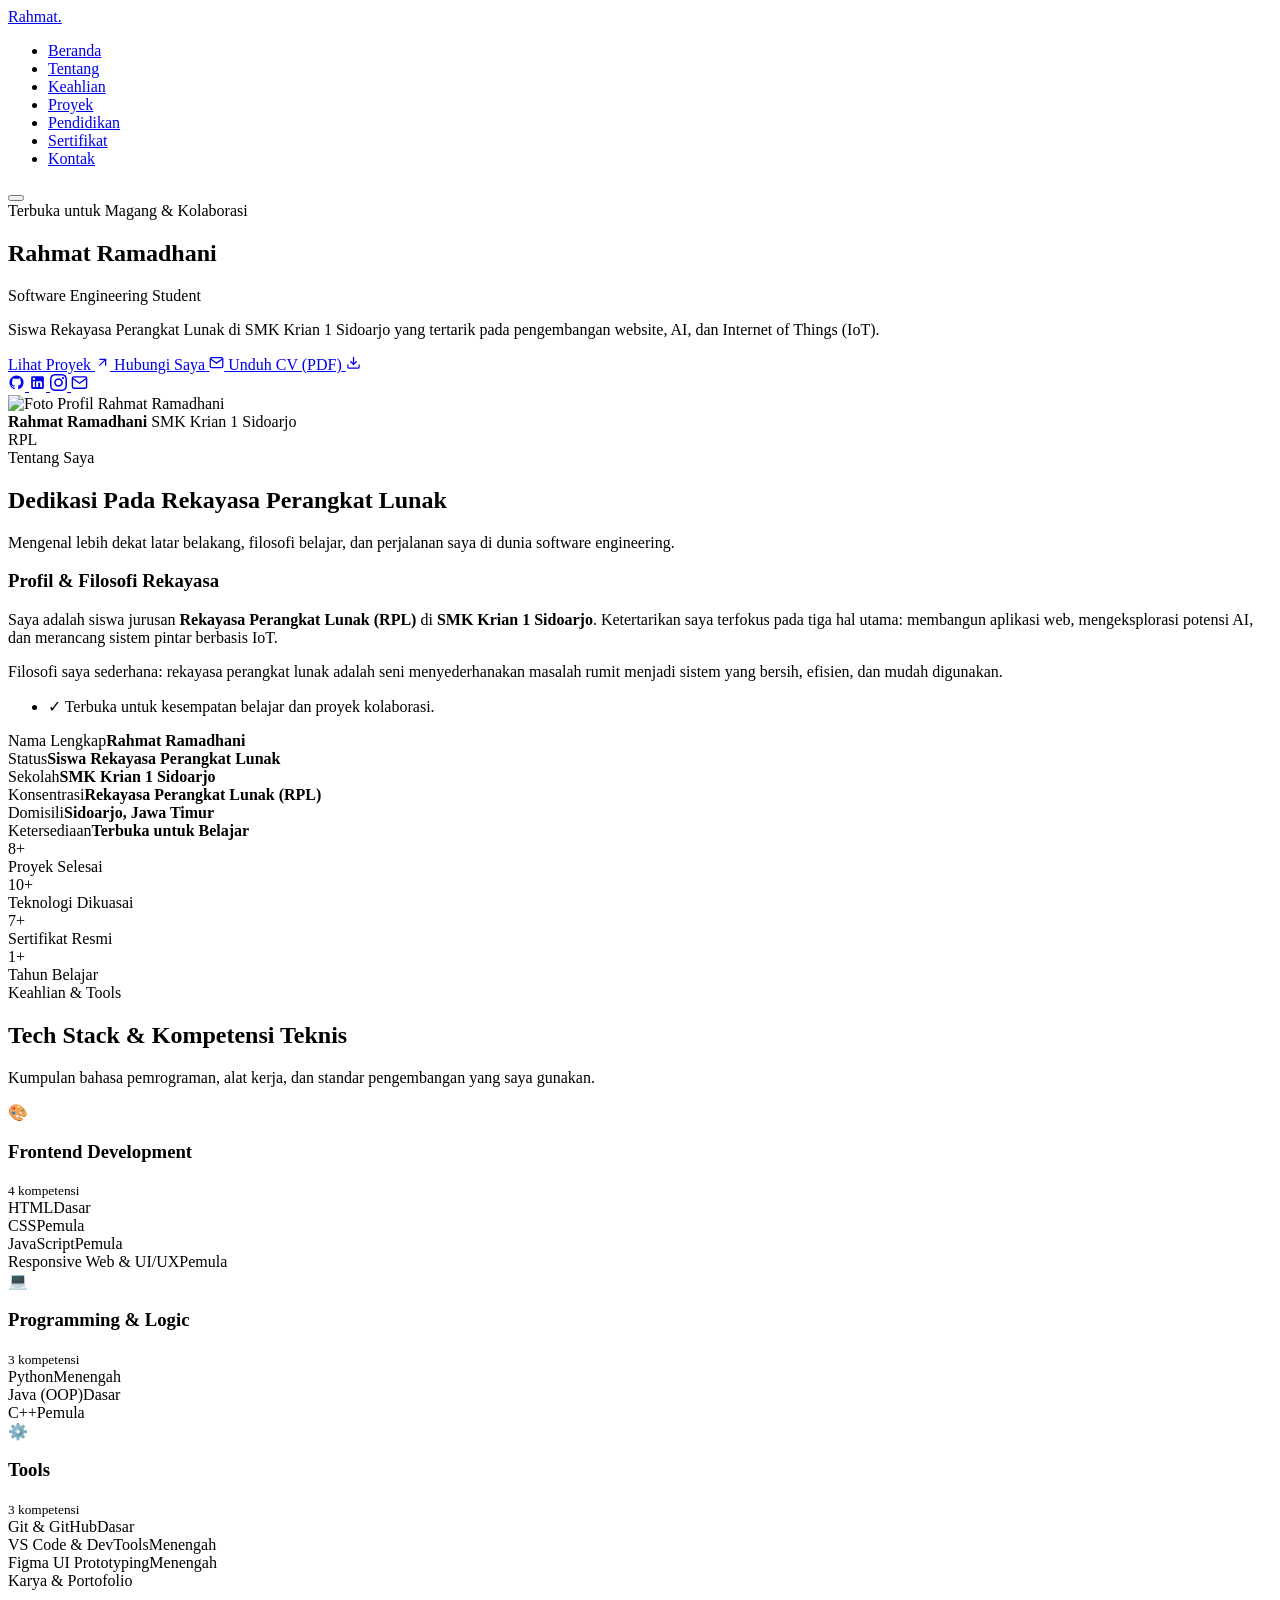
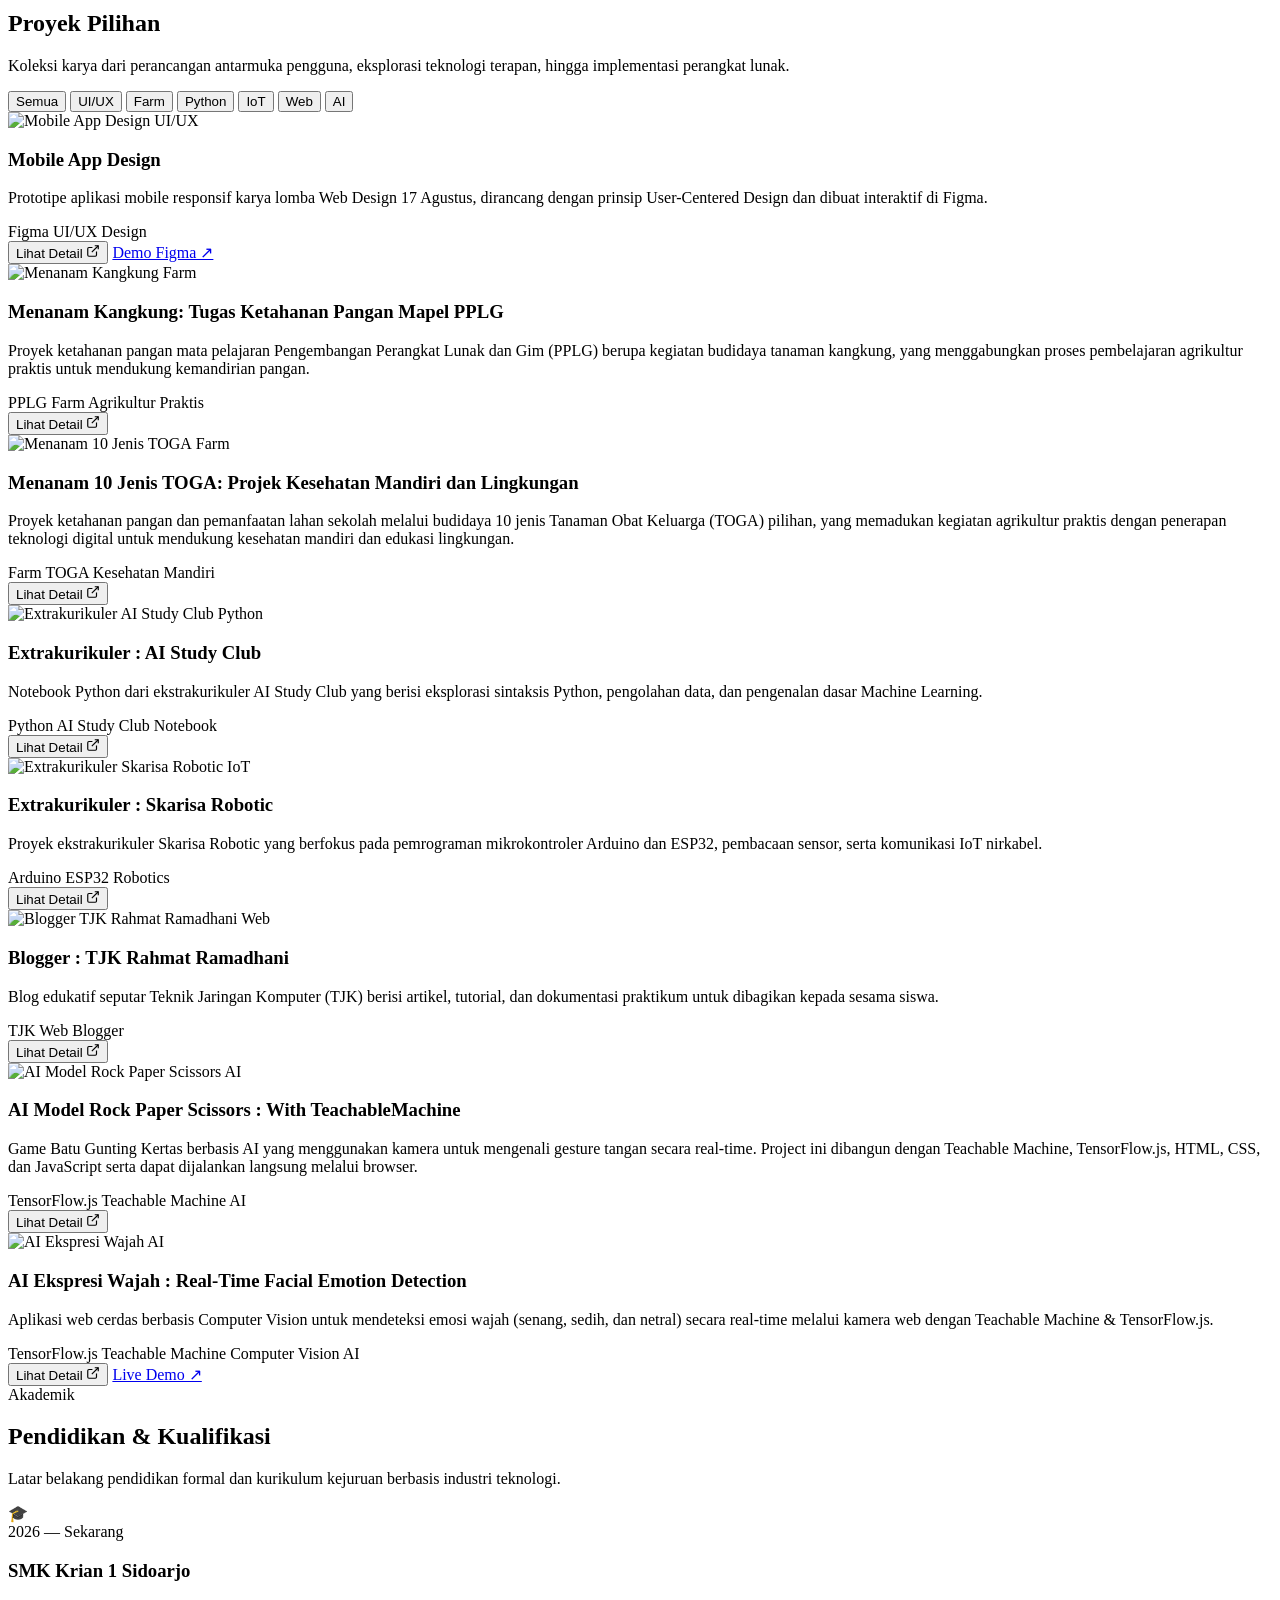
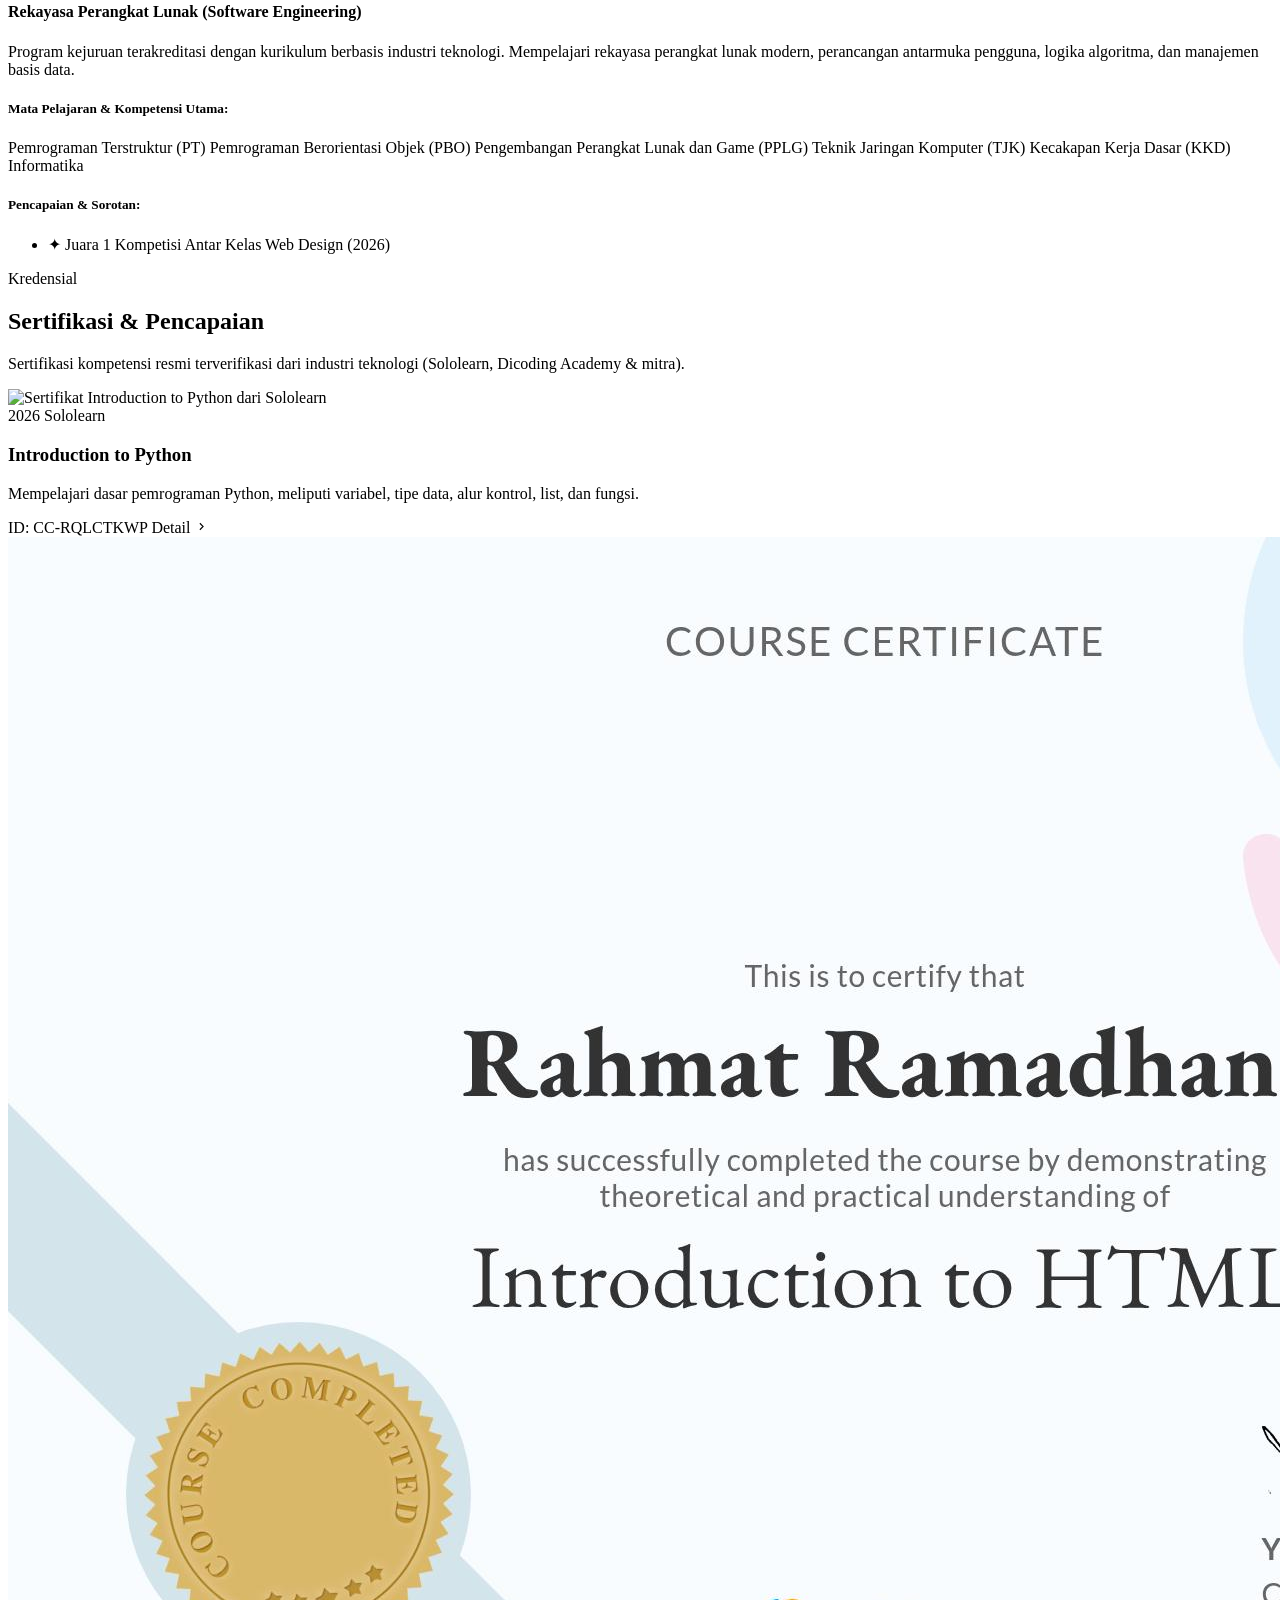
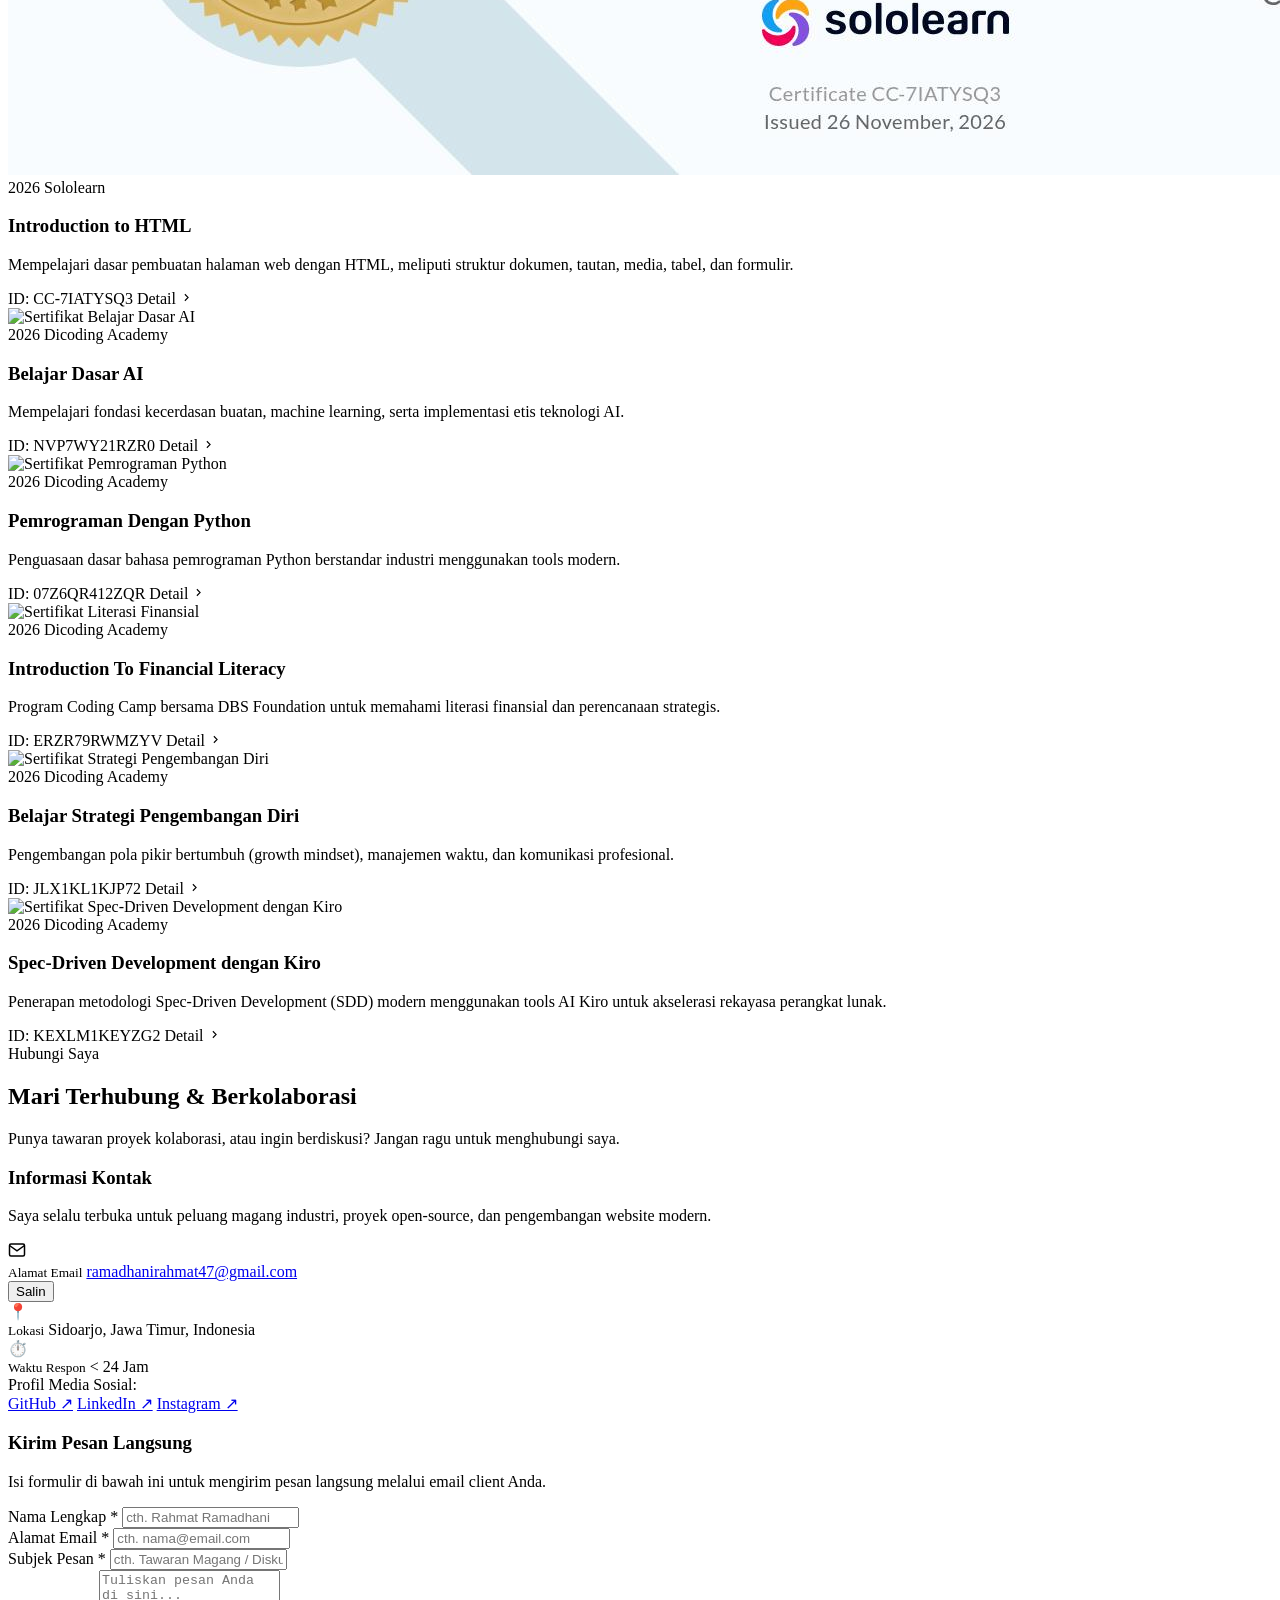
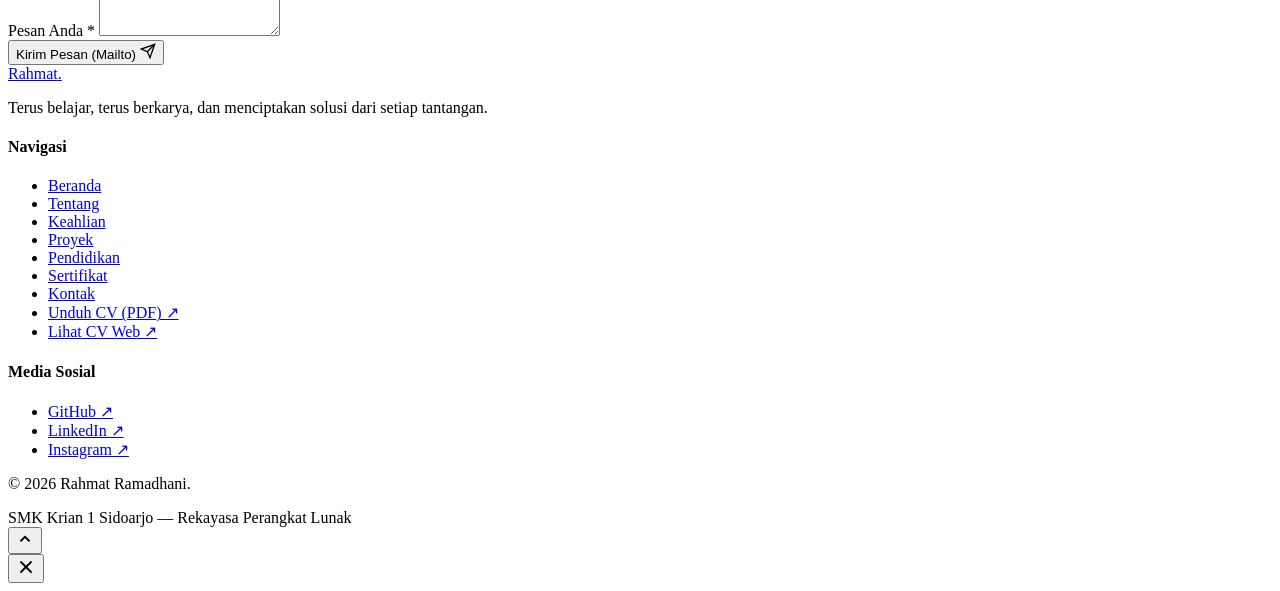
==== commit 4a72f727: "anyar" ====
--- a/index.html
+++ b/index.html
@@ -158,7 +158,7 @@
                 <span class="stat-lbl">Teknologi Dikuasai</span>
               </div>
               <div class="stat-box">
-                <div class="stat-num-row"><span>5</span><span class="stat-plus">+</span></div>
+                <div class="stat-num-row"><span>7</span><span class="stat-plus">+</span></div>
                 <span class="stat-lbl">Sertifikat Resmi</span>
               </div>
               <div class="stat-box">
@@ -545,6 +545,26 @@
             <p class="cert-text">Mempelajari dasar pemrograman Python, meliputi variabel, tipe data, alur kontrol, list, dan fungsi.</p>
             <div class="cert-footer-row">
               <span class="cert-action">ID: CC-RQLCTKWP</span>
+              <span class="cert-btn-hint">
+                <span>Detail</span>
+                <svg viewBox="0 0 24 24" width="13" height="13" fill="none" stroke="currentColor" stroke-width="2"><polyline points="9 18 15 12 9 6"></polyline></svg>
+              </span>
+            </div>
+          </div>
+
+          <!-- Sertifikat Sololearn 2 -->
+          <div class="card cert-item" data-modal-id="cert-10" tabindex="0" role="button" aria-label="Buka popup detail sertifikat Introduction to HTML">
+            <div class="cert-thumb">
+              <img src="assets/certificates/cert-10.jpg" alt="Sertifikat Introduction to HTML dari Sololearn" class="cert-img" loading="lazy">
+            </div>
+            <div class="cert-head">
+              <span class="cert-badge-yr">2026</span>
+              <span class="cert-badge-iss">Sololearn</span>
+            </div>
+            <h3 class="cert-h3">Introduction to HTML</h3>
+            <p class="cert-text">Mempelajari dasar pembuatan halaman web dengan HTML, meliputi struktur dokumen, tautan, media, tabel, dan formulir.</p>
+            <div class="cert-footer-row">
+              <span class="cert-action">ID: CC-7IATYSQ3</span>
               <span class="cert-btn-hint">
                 <span>Detail</span>
                 <svg viewBox="0 0 24 24" width="13" height="13" fill="none" stroke="currentColor" stroke-width="2"><polyline points="9 18 15 12 9 6"></polyline></svg>
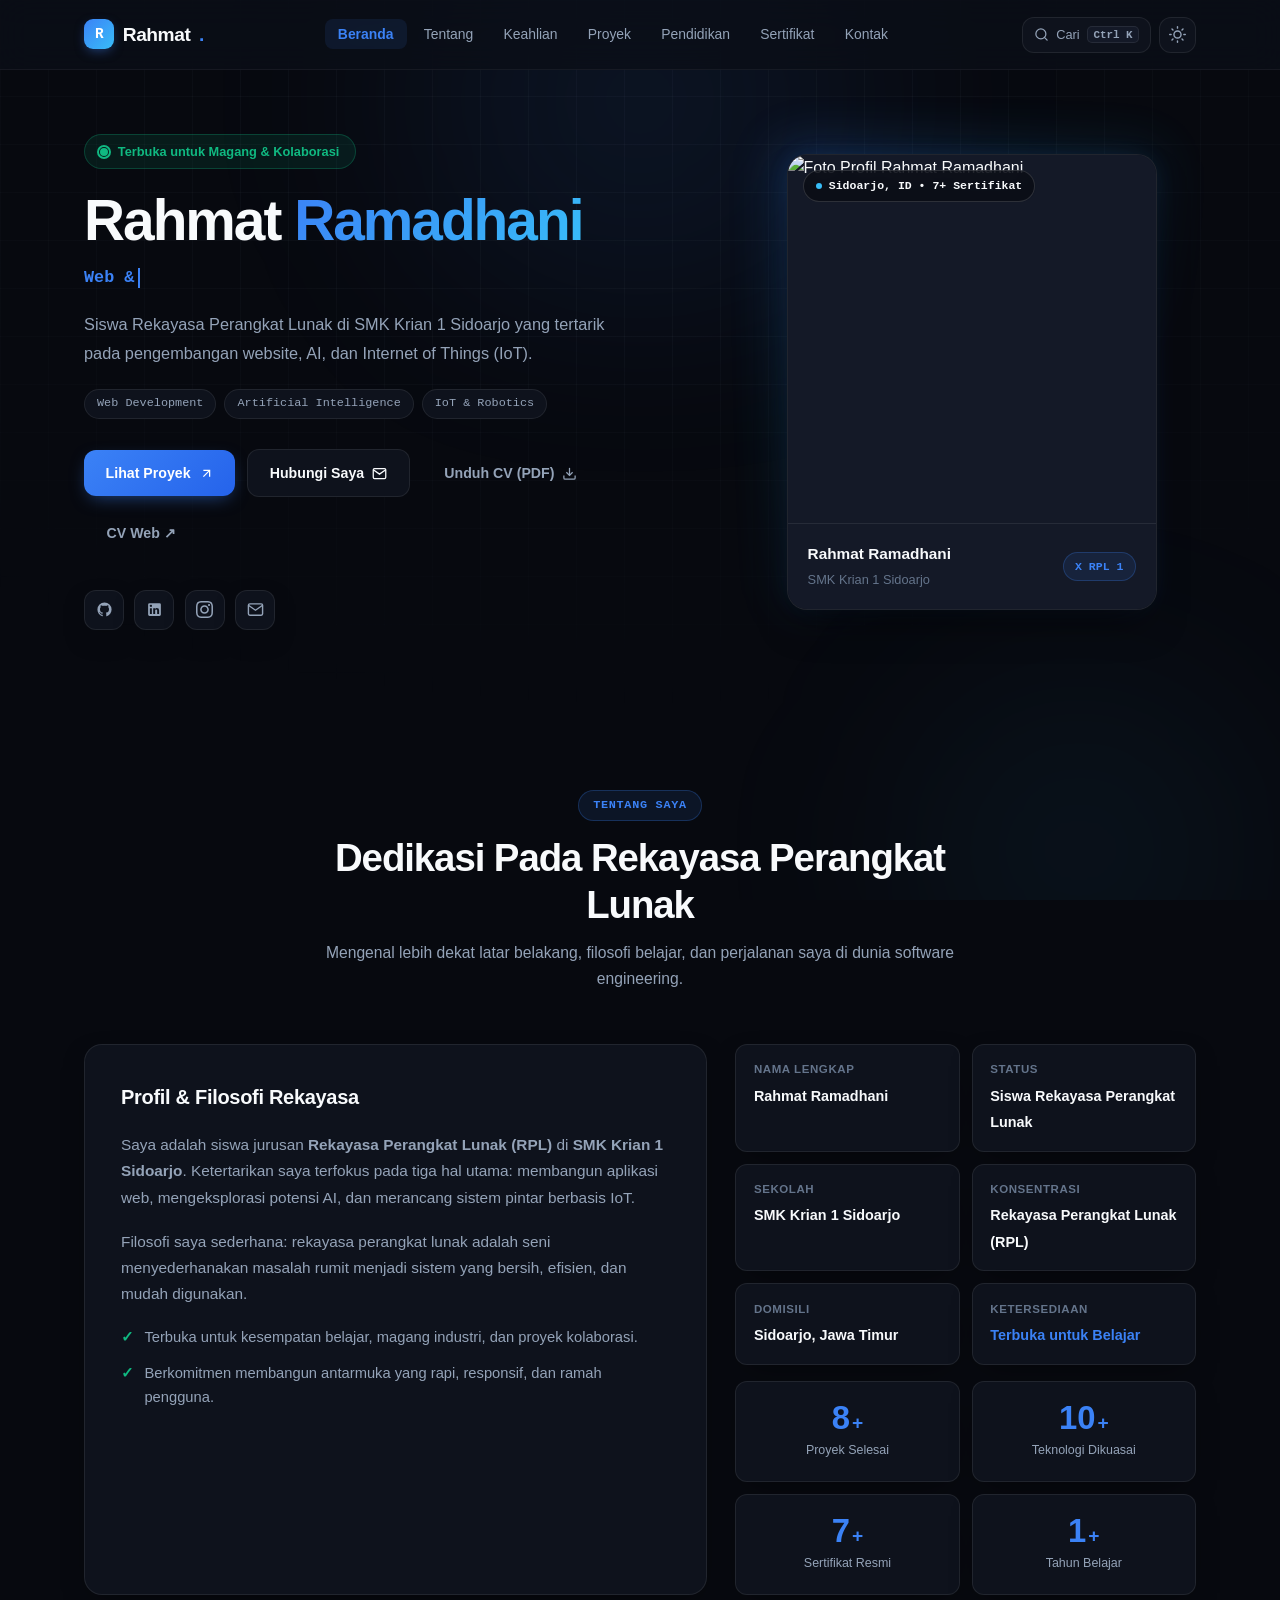
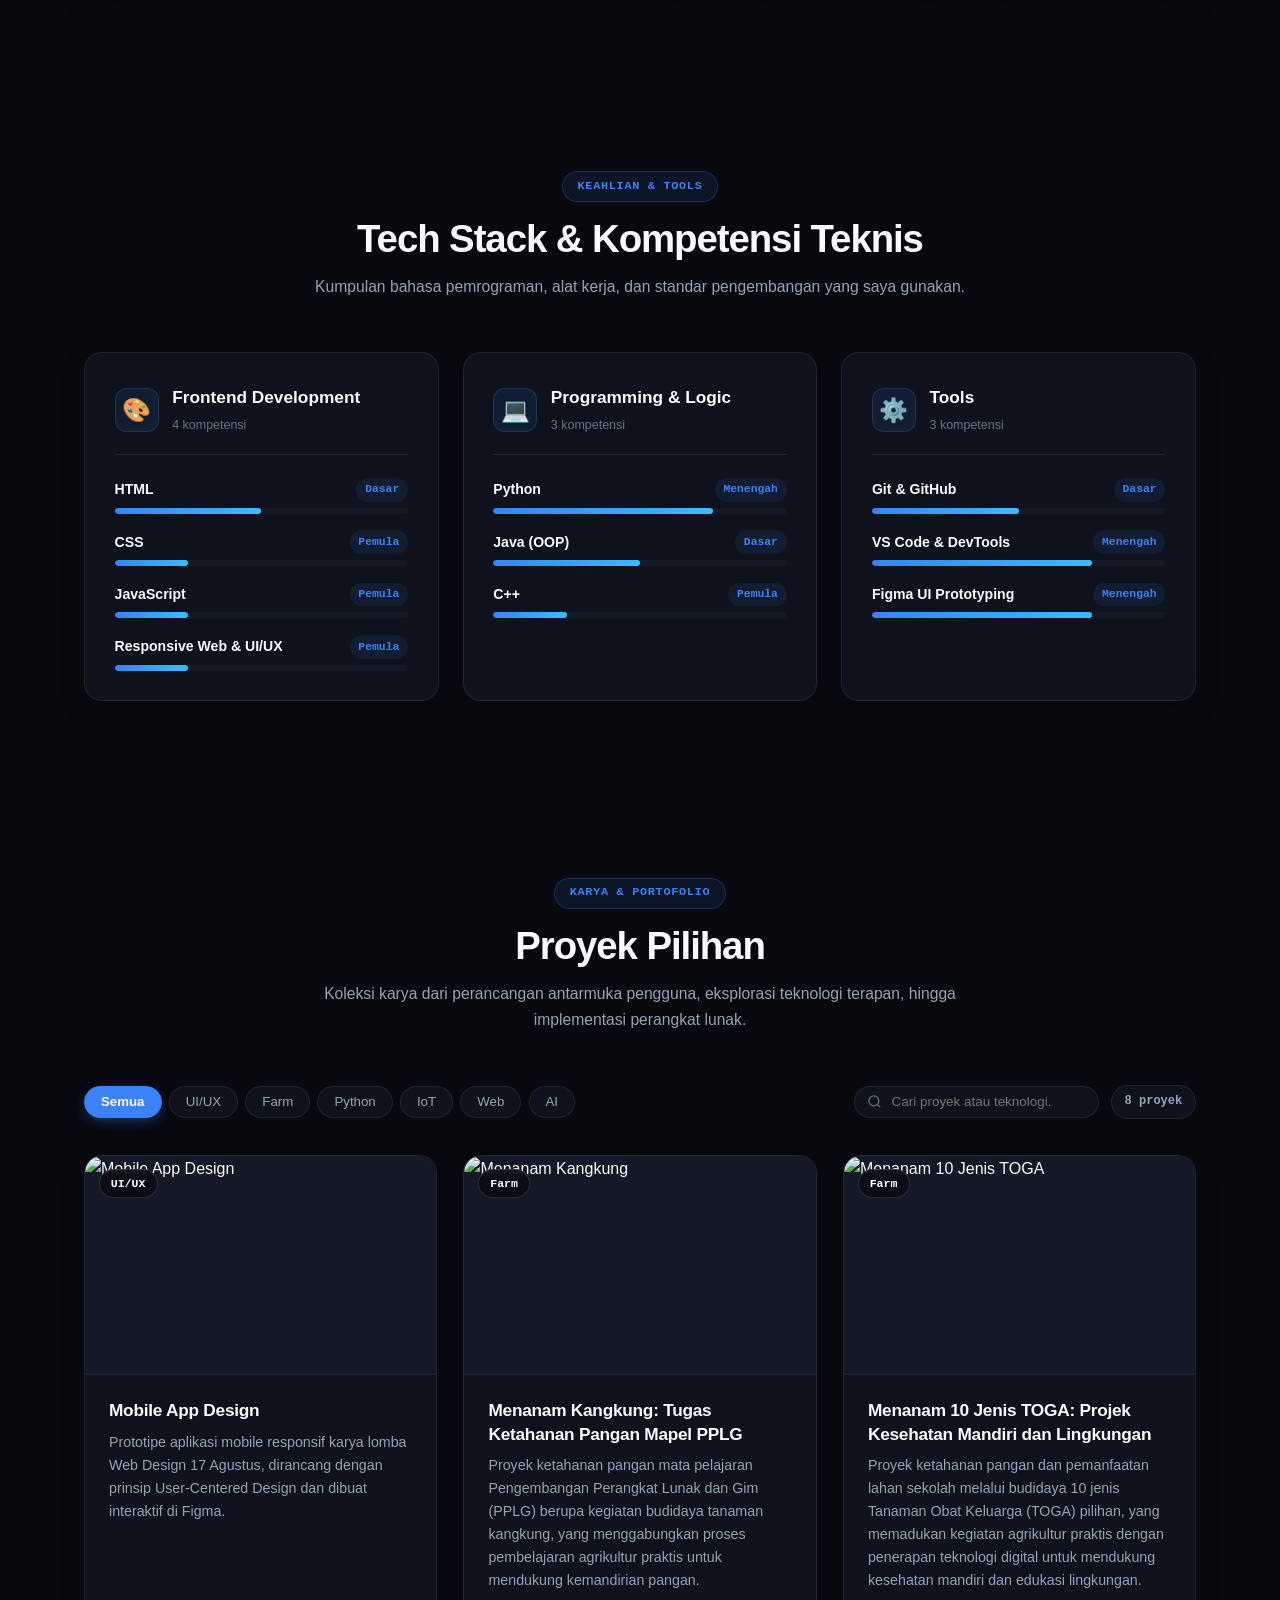
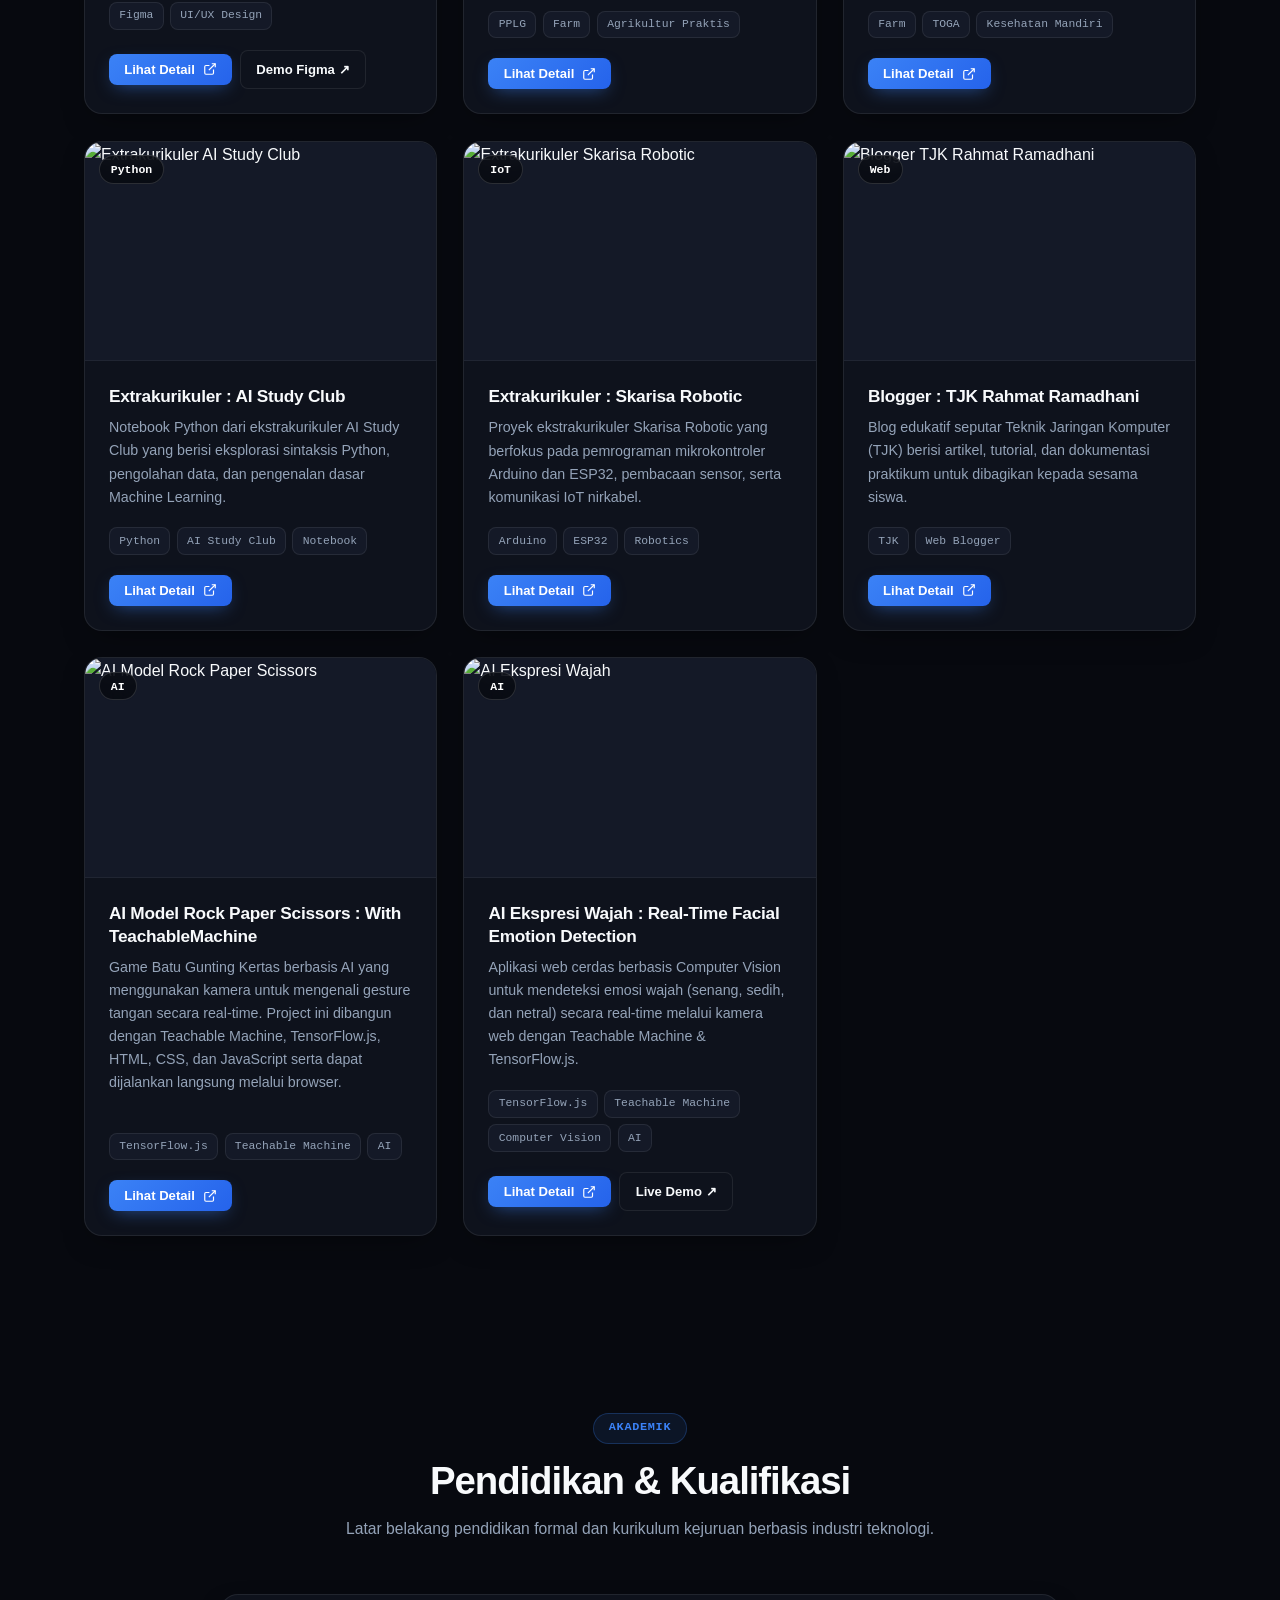
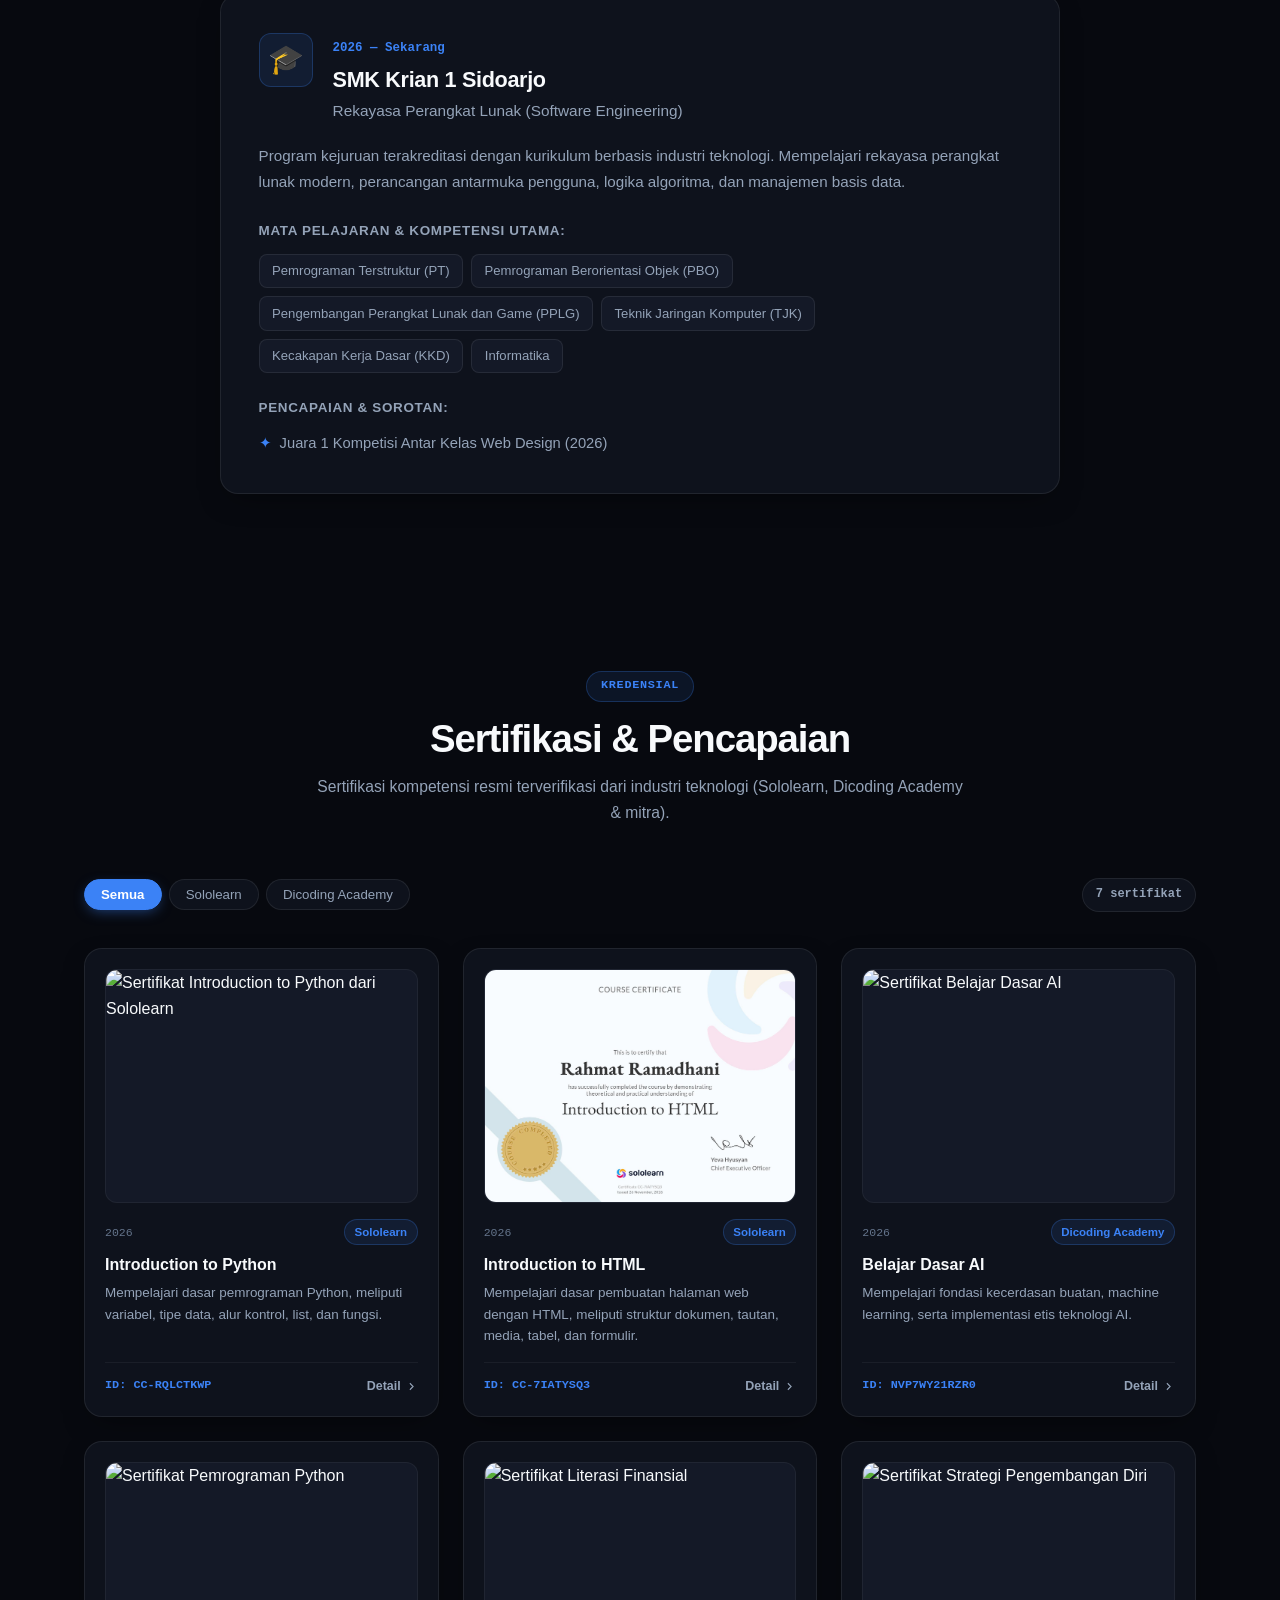
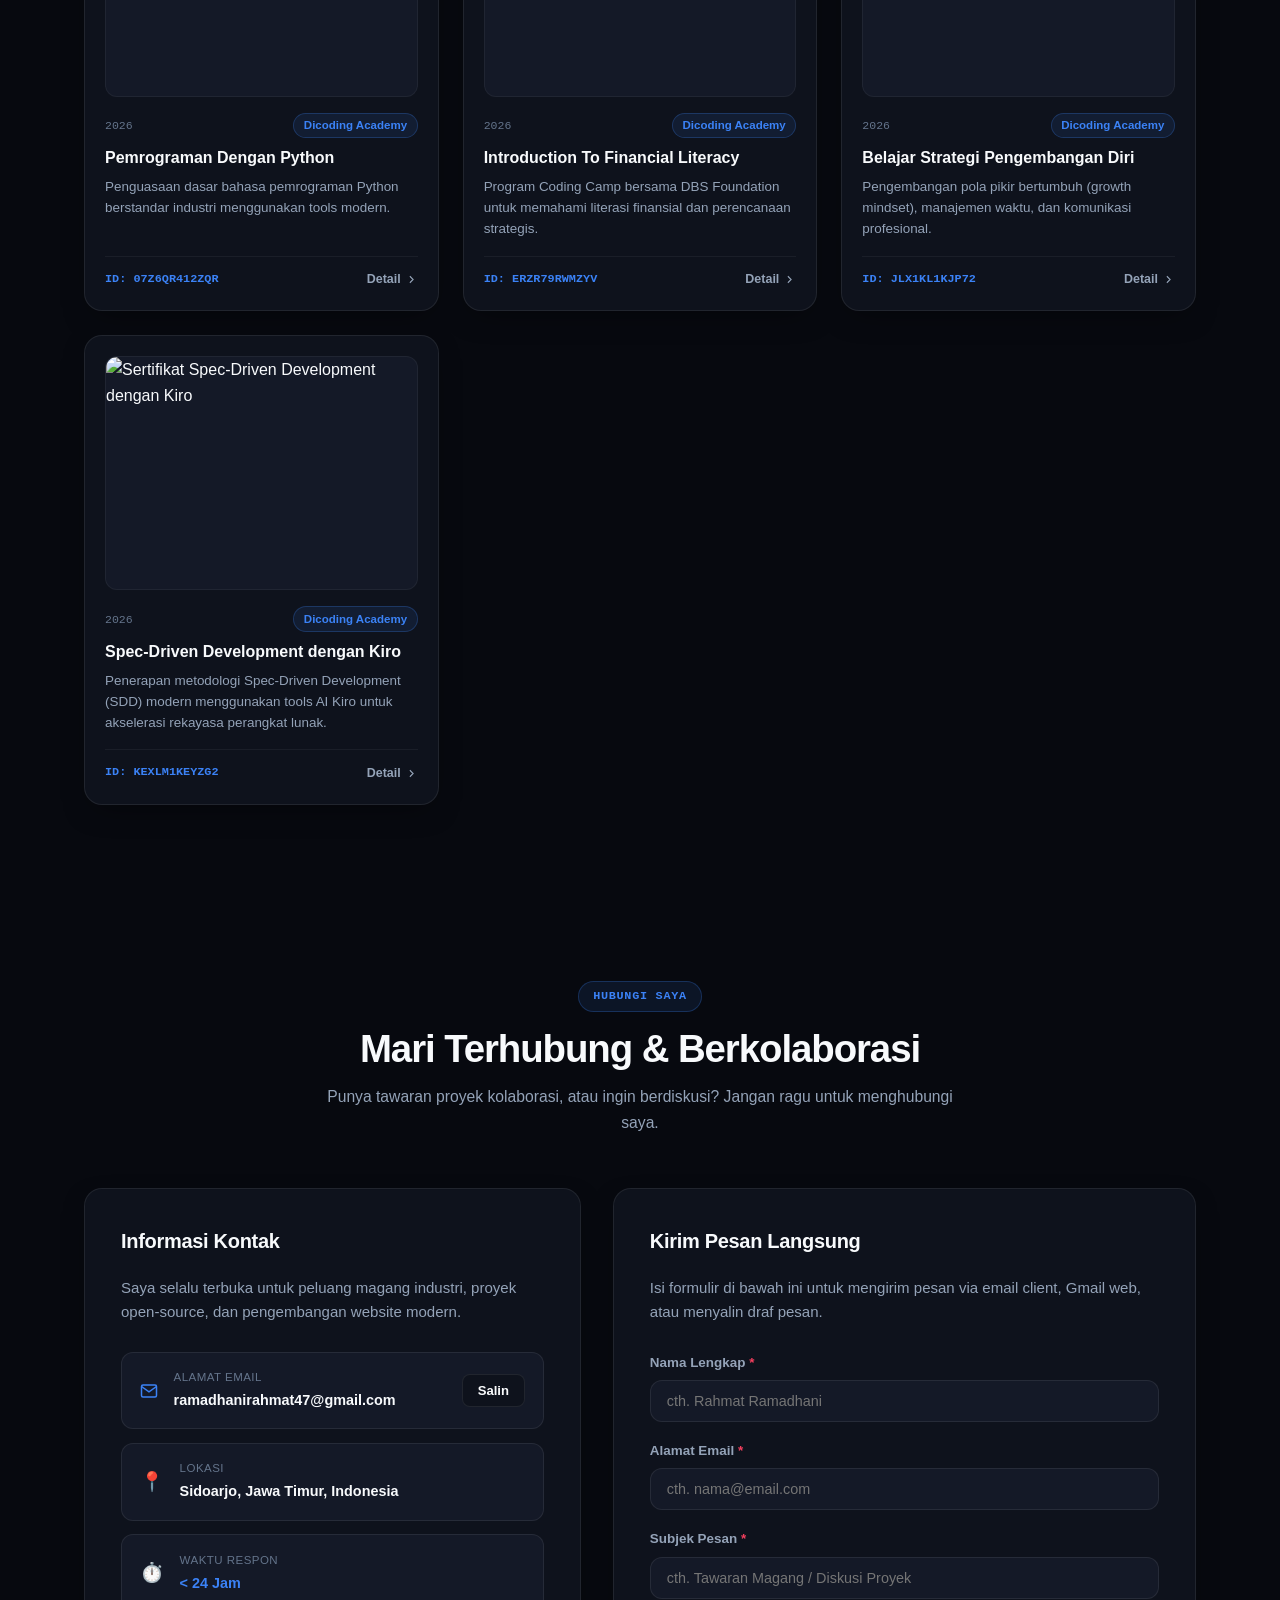
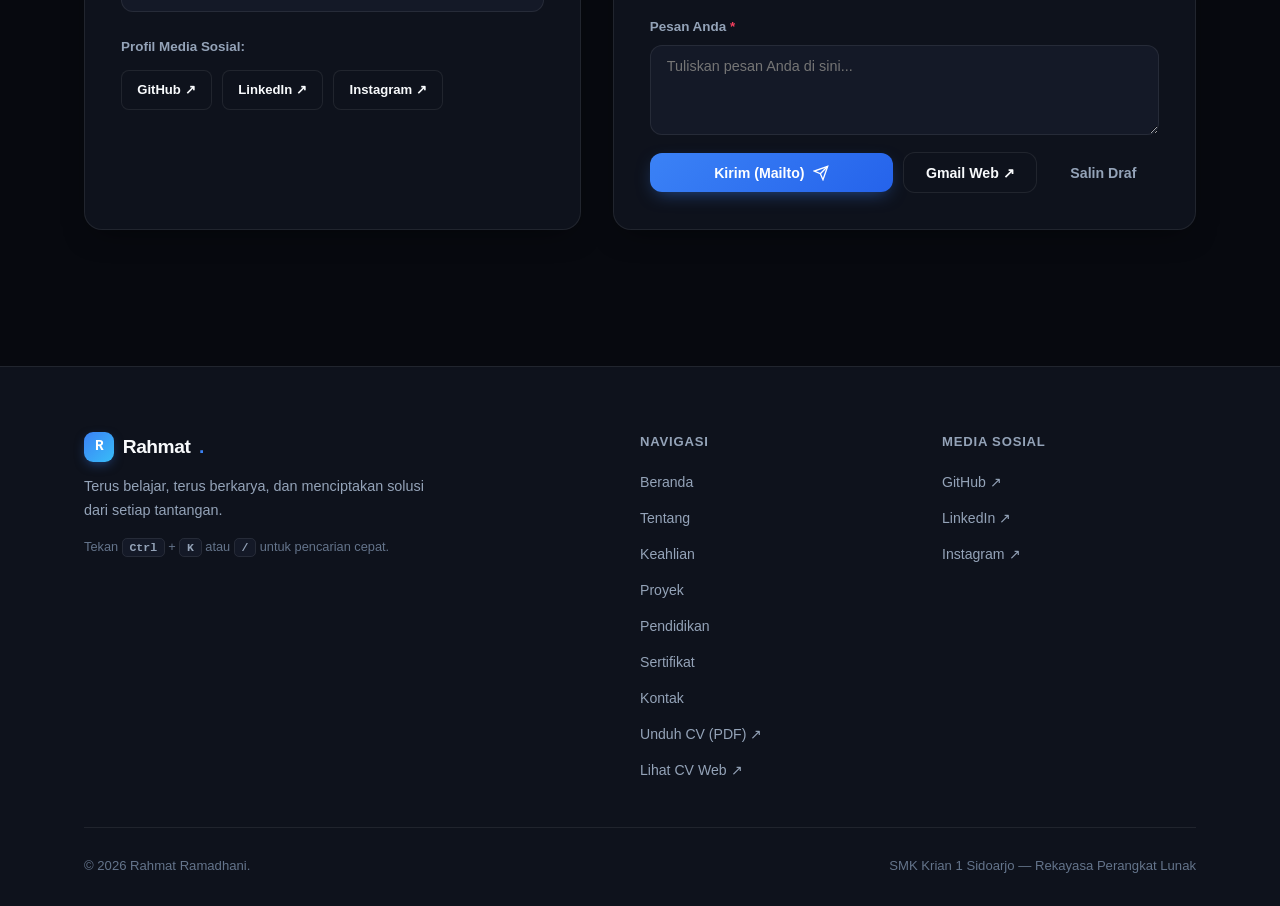
==== commit 52d87a63: "Add files via upload" ====
--- a/index.html
+++ b/index.html
@@ -6,28 +6,43 @@
   <title>Rahmat Ramadhani — Software Engineering Student Portfolio</title>
   <meta name="description" content="Portfolio resmi Rahmat Ramadhani, siswa Rekayasa Perangkat Lunak di SMK Krian 1 Sidoarjo.">
 
+  <!-- Terapkan tema tersimpan sebelum CSS dimuat agar bebas kedipan (FOUC) -->
+  <script>
+    (function () {
+      try {
+        var savedTheme = localStorage.getItem('portfolio-theme');
+        if (savedTheme === 'light' || savedTheme === 'dark') {
+          document.documentElement.setAttribute('data-theme', savedTheme);
+        }
+      } catch (e) {}
+    })();
+  </script>
+
   <!-- Font Google: Plus Jakarta Sans & JetBrains Mono -->
   <link rel="preconnect" href="https://fonts.googleapis.com">
   <link rel="preconnect" href="https://fonts.gstatic.com" crossorigin>
   <link href="https://fonts.googleapis.com/css2?family=JetBrains+Mono:wght@400;500;600&family=Plus+Jakarta+Sans:wght@400;500;600;700;800&display=swap" rel="stylesheet">
 
-  <link rel="stylesheet" href="style.css?v=2026">
+  <link rel="stylesheet" href="style.css?v=2026.2">
 </head>
 <body>
 
   <!-- Garis Progres Scroll di Bagian Atas -->
-  <div id="scroll-progress" class="scroll-bar"></div>
-
-  <!-- Efek Latar Belakang Halus -->
+  <div id="scroll-progress" class="scroll-bar" aria-hidden="true"></div>
+
+  <!-- Efek Latar Belakang Elegan -->
   <div class="ambient-bg" aria-hidden="true">
+    <div class="ambient-grid"></div>
     <div class="ambient-glow"></div>
+    <div class="ambient-glow-secondary"></div>
   </div>
 
   <!-- ==================== NAVBAR ==================== -->
   <header class="site-header" id="header">
-    <nav class="nav-container container">
+    <nav class="nav-container container" aria-label="Navigasi utama">
       <!-- Logo / Nama Brand -->
       <a href="#home" class="brand">
+        <span class="brand-mark" aria-hidden="true">R</span>
         <span class="brand-name">Rahmat</span><span class="brand-dot">.</span>
       </a>
 
@@ -44,9 +59,20 @@
         </ul>
       </div>
 
-      <!-- Tombol Menu HP -->
+      <!-- Tombol Aksi Header & Menu HP -->
       <div class="nav-actions">
-        <button id="hamburger-btn" class="hamburger" aria-label="Buka menu navigasi">
+        <button id="cmd-palette-btn" class="nav-icon-btn nav-cmd-btn" type="button" aria-label="Pencarian cepat dan perintah (Ctrl+K)" title="Pencarian Cepat (Ctrl+K)">
+          <svg viewBox="0 0 24 24" width="15" height="15" fill="none" stroke="currentColor" stroke-width="2" stroke-linecap="round" stroke-linejoin="round"><circle cx="11" cy="11" r="8"></circle><line x1="21" y1="21" x2="16.65" y2="16.65"></line></svg>
+          <span class="nav-cmd-text">Cari</span>
+          <kbd class="nav-kbd">Ctrl K</kbd>
+        </button>
+
+        <button id="theme-toggle-btn" class="nav-icon-btn" type="button" aria-label="Ganti tema gelap atau terang" title="Ganti Tema">
+          <svg class="icon-sun" viewBox="0 0 24 24" width="17" height="17" fill="none" stroke="currentColor" stroke-width="2" stroke-linecap="round" stroke-linejoin="round"><circle cx="12" cy="12" r="5"></circle><line x1="12" y1="1" x2="12" y2="3"></line><line x1="12" y1="21" x2="12" y2="23"></line><line x1="4.22" y1="4.22" x2="5.64" y2="5.64"></line><line x1="18.36" y1="18.36" x2="19.78" y2="19.78"></line><line x1="1" y1="12" x2="3" y2="12"></line><line x1="21" y1="12" x2="23" y2="12"></line><line x1="4.22" y1="19.78" x2="5.64" y2="18.36"></line><line x1="18.36" y1="5.64" x2="19.78" y2="4.22"></line></svg>
+          <svg class="icon-moon" viewBox="0 0 24 24" width="17" height="17" fill="none" stroke="currentColor" stroke-width="2" stroke-linecap="round" stroke-linejoin="round"><path d="M21 12.79A9 9 0 1 1 11.21 3 7 7 0 0 0 21 12.79z"></path></svg>
+        </button>
+
+        <button id="hamburger-btn" class="hamburger" type="button" aria-label="Buka menu navigasi" aria-expanded="false">
           <span></span><span></span><span></span>
         </button>
       </div>
@@ -64,12 +90,19 @@
             <span>Terbuka untuk Magang &amp; Kolaborasi</span>
           </div>
           <h1 class="hero-heading">
-            Rahmat <span class="text-accent">Ramadhani</span>
+            Rahmat <span class="text-gradient">Ramadhani</span>
           </h1>
-          <p class="hero-role-title">Software Engineering Student</p>
+          <p class="hero-role-title">
+            <span id="role-rotator">Software Engineering Student</span><span class="role-cursor" aria-hidden="true"></span>
+          </p>
           <p class="hero-desc">
             Siswa Rekayasa Perangkat Lunak di SMK Krian 1 Sidoarjo yang tertarik pada pengembangan website, AI, dan Internet of Things (IoT).
           </p>
+          <div class="hero-focus-pills" aria-label="Bidang minat utama">
+            <span class="focus-pill">Web Development</span>
+            <span class="focus-pill">Artificial Intelligence</span>
+            <span class="focus-pill">IoT &amp; Robotics</span>
+          </div>
           <div class="hero-btns">
             <a href="#projects" class="btn btn-primary">
               <span>Lihat Proyek</span>
@@ -82,6 +115,9 @@
             <a href="assets/CV_Rahmat_Ramadhani.pdf" download="CV_Rahmat_Ramadhani.pdf" target="_blank" class="btn btn-ghost" title="Unduh CV PDF Resmi (A4)">
               <span>Unduh CV (PDF)</span>
               <svg viewBox="0 0 24 24" width="15" height="15" fill="none" stroke="currentColor" stroke-width="2"><path d="M21 15v4a2 2 0 0 1-2 2H5a2 2 0 0 1-2-2v-4"></path><polyline points="7 10 12 15 17 10"></polyline><line x1="12" y1="15" x2="12" y2="3"></line></svg>
+            </a>
+            <a href="cv_template.html" target="_blank" class="btn btn-ghost" title="Buka Pratinjau CV Web Interaktif">
+              <span>CV Web ↗</span>
             </a>
           </div>
           <!-- Tautan Media Sosial -->
@@ -103,16 +139,23 @@
 
         <!-- Kolom Kanan: Foto Profil -->
         <div class="hero-right">
-          <div class="profile-card">
-            <div class="avatar-frame">
-              <img src="assets/profile.jpg" alt="Foto Profil Rahmat Ramadhani" class="avatar-img" width="380" height="380" loading="eager">
-            </div>
-            <div class="profile-meta-bar">
-              <div class="profile-meta-info">
-                <strong>Rahmat Ramadhani</strong>
-                <span>SMK Krian 1 Sidoarjo</span>
-              </div>
-              <span class="profile-badge">RPL</span>
+          <div class="profile-stage">
+            <div class="profile-aura" aria-hidden="true"></div>
+            <div class="profile-card">
+              <div class="avatar-frame">
+                <img src="assets/profile.jpg" alt="Foto Profil Rahmat Ramadhani" class="avatar-img" width="380" height="380" loading="eager">
+              </div>
+              <div class="profile-meta-bar">
+                <div class="profile-meta-info">
+                  <strong>Rahmat Ramadhani</strong>
+                  <span>SMK Krian 1 Sidoarjo</span>
+                </div>
+                <span class="profile-badge">X RPL 1</span>
+              </div>
+            </div>
+            <div class="profile-float-chip">
+              <span class="float-dot" aria-hidden="true"></span>
+              <span>Sidoarjo, ID • 7+ Sertifikat</span>
             </div>
           </div>
         </div>
@@ -122,47 +165,48 @@
     <!-- ==================== ABOUT SECTION ==================== -->
     <section class="section about-sec" id="about">
       <div class="container">
-        <div class="sec-head">
+        <div class="sec-head" data-reveal>
           <span class="sec-badge">Tentang Saya</span>
           <h2 class="sec-title">Dedikasi Pada Rekayasa Perangkat Lunak</h2>
           <p class="sec-desc">Mengenal lebih dekat latar belakang, filosofi belajar, dan perjalanan saya di dunia software engineering.</p>
         </div>
         <div class="about-grid">
           <!-- Biodata & Filosofi -->
-          <div class="card about-bio">
+          <div class="card about-bio spotlight-card" data-reveal>
             <h3 class="card-head">Profil &amp; Filosofi Rekayasa</h3>
             <p>Saya adalah siswa jurusan <strong>Rekayasa Perangkat Lunak (RPL)</strong> di <strong>SMK Krian 1 Sidoarjo</strong>. Ketertarikan saya terfokus pada tiga hal utama: membangun aplikasi web, mengeksplorasi potensi AI, dan merancang sistem pintar berbasis IoT.</p>
             <p>Filosofi saya sederhana: rekayasa perangkat lunak adalah seni menyederhanakan masalah rumit menjadi sistem yang bersih, efisien, dan mudah digunakan.</p>
             <ul class="check-list">
-              <li><span class="check-mark">✓</span> Terbuka untuk kesempatan belajar dan proyek kolaborasi.</li>
+              <li><span class="check-mark">✓</span> Terbuka untuk kesempatan belajar, magang industri, dan proyek kolaborasi.</li>
+              <li><span class="check-mark">✓</span> Berkomitmen membangun antarmuka yang rapi, responsif, dan ramah pengguna.</li>
             </ul>
           </div>
 
           <!-- Info Cepat & Statistik -->
-          <div class="about-side">
+          <div class="about-side" data-reveal>
             <div class="info-grid">
-              <div class="info-card"><span class="info-lbl">Nama Lengkap</span><strong>Rahmat Ramadhani</strong></div>
-              <div class="info-card"><span class="info-lbl">Status</span><strong>Siswa Rekayasa Perangkat Lunak</strong></div>
-              <div class="info-card"><span class="info-lbl">Sekolah</span><strong>SMK Krian 1 Sidoarjo</strong></div>
-              <div class="info-card"><span class="info-lbl">Konsentrasi</span><strong>Rekayasa Perangkat Lunak (RPL)</strong></div>
-              <div class="info-card"><span class="info-lbl">Domisili</span><strong>Sidoarjo, Jawa Timur</strong></div>
-              <div class="info-card"><span class="info-lbl">Ketersediaan</span><strong class="text-accent">Terbuka untuk Belajar</strong></div>
+              <div class="info-card spotlight-card"><span class="info-lbl">Nama Lengkap</span><strong>Rahmat Ramadhani</strong></div>
+              <div class="info-card spotlight-card"><span class="info-lbl">Status</span><strong>Siswa Rekayasa Perangkat Lunak</strong></div>
+              <div class="info-card spotlight-card"><span class="info-lbl">Sekolah</span><strong>SMK Krian 1 Sidoarjo</strong></div>
+              <div class="info-card spotlight-card"><span class="info-lbl">Konsentrasi</span><strong>Rekayasa Perangkat Lunak (RPL)</strong></div>
+              <div class="info-card spotlight-card"><span class="info-lbl">Domisili</span><strong>Sidoarjo, Jawa Timur</strong></div>
+              <div class="info-card spotlight-card"><span class="info-lbl">Ketersediaan</span><strong class="text-accent">Terbuka untuk Belajar</strong></div>
             </div>
             <div class="stats-grid">
-              <div class="stat-box">
-                <div class="stat-num-row"><span>8</span><span class="stat-plus">+</span></div>
+              <div class="stat-box spotlight-card">
+                <div class="stat-num-row"><span class="stat-count" data-count="8">8</span><span class="stat-plus">+</span></div>
                 <span class="stat-lbl">Proyek Selesai</span>
               </div>
-              <div class="stat-box">
-                <div class="stat-num-row"><span>10</span><span class="stat-plus">+</span></div>
+              <div class="stat-box spotlight-card">
+                <div class="stat-num-row"><span class="stat-count" data-count="10">10</span><span class="stat-plus">+</span></div>
                 <span class="stat-lbl">Teknologi Dikuasai</span>
               </div>
-              <div class="stat-box">
-                <div class="stat-num-row"><span>7</span><span class="stat-plus">+</span></div>
+              <div class="stat-box spotlight-card">
+                <div class="stat-num-row"><span class="stat-count" data-count="7">7</span><span class="stat-plus">+</span></div>
                 <span class="stat-lbl">Sertifikat Resmi</span>
               </div>
-              <div class="stat-box">
-                <div class="stat-num-row"><span>1</span><span class="stat-plus">+</span></div>
+              <div class="stat-box spotlight-card">
+                <div class="stat-num-row"><span class="stat-count" data-count="1">1</span><span class="stat-plus">+</span></div>
                 <span class="stat-lbl">Tahun Belajar</span>
               </div>
             </div>
@@ -174,7 +218,7 @@
     <!-- ==================== SKILLS SECTION ==================== -->
     <section class="section skills-sec" id="skills">
       <div class="container">
-        <div class="sec-head">
+        <div class="sec-head" data-reveal>
           <span class="sec-badge">Keahlian &amp; Tools</span>
           <h2 class="sec-title">Tech Stack &amp; Kompetensi Teknis</h2>
           <p class="sec-desc">Kumpulan bahasa pemrograman, alat kerja, dan standar pengembangan yang saya gunakan.</p>
@@ -182,7 +226,7 @@
 
         <div class="skills-grid">
           <!-- Kategori 1: Frontend -->
-          <div class="card skill-card">
+          <div class="card skill-card spotlight-card" data-reveal>
             <div class="skill-top">
               <span class="skill-ico">🎨</span>
               <div>
@@ -211,7 +255,7 @@
           </div>
 
           <!-- Kategori 2: Programming -->
-          <div class="card skill-card">
+          <div class="card skill-card spotlight-card" data-reveal>
             <div class="skill-top">
               <span class="skill-ico">💻</span>
               <div>
@@ -236,7 +280,7 @@
           </div>
 
           <!-- Kategori 3: Tools & Workflow -->
-          <div class="card skill-card">
+          <div class="card skill-card spotlight-card" data-reveal>
             <div class="skill-top">
               <span class="skill-ico">⚙️</span>
               <div>
@@ -266,29 +310,37 @@
     <!-- ==================== PROJECTS SECTION ==================== -->
     <section class="section projects-sec" id="projects">
       <div class="container">
-        <div class="sec-head">
+        <div class="sec-head" data-reveal>
           <span class="sec-badge">Karya &amp; Portofolio</span>
           <h2 class="sec-title">Proyek Pilihan</h2>
           <p class="sec-desc">Koleksi karya dari perancangan antarmuka pengguna, eksplorasi teknologi terapan, hingga implementasi perangkat lunak.</p>
         </div>
 
-        <!-- Tombol Filter Kategori Sederhana -->
-        <div class="projects-bar">
-          <div class="filter-tabs" id="project-filter-tabs">
-            <button class="filter-tab active" data-filter="all">Semua</button>
-            <button class="filter-tab" data-filter="uiux">UI/UX</button>
-            <button class="filter-tab" data-filter="farm">Farm</button>
-            <button class="filter-tab" data-filter="python">Python</button>
-            <button class="filter-tab" data-filter="iot">IoT</button>
-            <button class="filter-tab" data-filter="web">Web</button>
-            <button class="filter-tab" data-filter="ai">AI</button>
+        <!-- Bar Kontrol Filter & Pencarian Proyek -->
+        <div class="projects-bar" data-reveal>
+          <div class="filter-tabs" id="project-filter-tabs" role="tablist" aria-label="Filter kategori proyek">
+            <button class="filter-tab active" data-filter="all" type="button">Semua</button>
+            <button class="filter-tab" data-filter="uiux" type="button">UI/UX</button>
+            <button class="filter-tab" data-filter="farm" type="button">Farm</button>
+            <button class="filter-tab" data-filter="python" type="button">Python</button>
+            <button class="filter-tab" data-filter="iot" type="button">IoT</button>
+            <button class="filter-tab" data-filter="web" type="button">Web</button>
+            <button class="filter-tab" data-filter="ai" type="button">AI</button>
+          </div>
+          <div class="projects-tools">
+            <div class="search-input-wrap">
+              <svg class="search-ico" viewBox="0 0 24 24" width="15" height="15" fill="none" stroke="currentColor" stroke-width="2"><circle cx="11" cy="11" r="8"></circle><line x1="21" y1="21" x2="16.65" y2="16.65"></line></svg>
+              <input type="search" id="project-search" class="search-input" placeholder="Cari proyek atau teknologi..." aria-label="Cari proyek">
+              <button type="button" id="project-search-clear" class="search-clear hidden" aria-label="Hapus pencarian">×</button>
+            </div>
+            <span id="project-count-label" class="count-pill">8 proyek</span>
           </div>
         </div>
 
         <!-- Grid Daftar Proyek -->
         <div class="projects-grid" id="projects-grid">
           <!-- Proyek 1 -->
-          <article class="card project-item" data-category="uiux" data-modal-id="project-1" tabindex="0" role="button" aria-label="Buka popup detail proyek Mobile App Design">
+          <article class="card project-item spotlight-card" data-category="uiux" data-modal-id="project-1" tabindex="0" role="button" aria-label="Buka popup detail proyek Mobile App Design" data-reveal>
             <div class="thumb-box">
               <img src="assets/projects/project-1.jpg" alt="Mobile App Design" class="item-thumb" loading="lazy">
               <span class="cat-badge">UI/UX</span>
@@ -313,7 +365,7 @@
           </article>
 
           <!-- Proyek 2 -->
-          <article class="card project-item" data-category="farm" data-modal-id="project-2" tabindex="0" role="button" aria-label="Buka popup detail proyek Menanam Kangkung">
+          <article class="card project-item spotlight-card" data-category="farm" data-modal-id="project-2" tabindex="0" role="button" aria-label="Buka popup detail proyek Menanam Kangkung" data-reveal>
             <div class="thumb-box">
               <img src="assets/projects/project-2.jpg" alt="Menanam Kangkung" class="item-thumb" loading="lazy">
               <span class="cat-badge">Farm</span>
@@ -336,7 +388,7 @@
           </article>
 
           <!-- Proyek 3 -->
-          <article class="card project-item" data-category="farm" data-modal-id="project-3" tabindex="0" role="button" aria-label="Buka popup detail proyek Menanam 10 Jenis TOGA">
+          <article class="card project-item spotlight-card" data-category="farm" data-modal-id="project-3" tabindex="0" role="button" aria-label="Buka popup detail proyek Menanam 10 Jenis TOGA" data-reveal>
             <div class="thumb-box">
               <img src="assets/projects/project-3.jpg" alt="Menanam 10 Jenis TOGA" class="item-thumb" loading="lazy">
               <span class="cat-badge">Farm</span>
@@ -359,7 +411,7 @@
           </article>
 
           <!-- Proyek 4 -->
-          <article class="card project-item" data-category="python" data-modal-id="project-4" tabindex="0" role="button" aria-label="Buka popup detail proyek Extrakurikuler AI Study Club">
+          <article class="card project-item spotlight-card" data-category="python" data-modal-id="project-4" tabindex="0" role="button" aria-label="Buka popup detail proyek Extrakurikuler AI Study Club" data-reveal>
             <div class="thumb-box">
               <img src="assets/projects/project-4.jpg" alt="Extrakurikuler AI Study Club" class="item-thumb" loading="lazy">
               <span class="cat-badge">Python</span>
@@ -382,7 +434,7 @@
           </article>
 
           <!-- Proyek 5 -->
-          <article class="card project-item" data-category="iot" data-modal-id="project-5" tabindex="0" role="button" aria-label="Buka popup detail proyek Extrakurikuler Skarisa Robotic">
+          <article class="card project-item spotlight-card" data-category="iot" data-modal-id="project-5" tabindex="0" role="button" aria-label="Buka popup detail proyek Extrakurikuler Skarisa Robotic" data-reveal>
             <div class="thumb-box">
               <img src="assets/projects/project-5.jpg" alt="Extrakurikuler Skarisa Robotic" class="item-thumb" loading="lazy">
               <span class="cat-badge">IoT</span>
@@ -405,7 +457,7 @@
           </article>
 
           <!-- Proyek 6 -->
-          <article class="card project-item" data-category="web" data-modal-id="project-6" tabindex="0" role="button" aria-label="Buka popup detail proyek Blogger TJK">
+          <article class="card project-item spotlight-card" data-category="web" data-modal-id="project-6" tabindex="0" role="button" aria-label="Buka popup detail proyek Blogger TJK" data-reveal>
             <div class="thumb-box">
               <img src="assets/projects/project-6.jpg" alt="Blogger TJK Rahmat Ramadhani" class="item-thumb" loading="lazy">
               <span class="cat-badge">Web</span>
@@ -427,7 +479,7 @@
           </article>
 
           <!-- Proyek 7 -->
-          <article class="card project-item" data-category="ai" data-modal-id="project-7" tabindex="0" role="button" aria-label="Buka popup detail proyek AI Model Rock Paper Scissors">
+          <article class="card project-item spotlight-card" data-category="ai" data-modal-id="project-7" tabindex="0" role="button" aria-label="Buka popup detail proyek AI Model Rock Paper Scissors" data-reveal>
             <div class="thumb-box">
               <img src="assets/projects/project-7.jpg" alt="AI Model Rock Paper Scissors" class="item-thumb" loading="lazy">
               <span class="cat-badge">AI</span>
@@ -450,7 +502,7 @@
           </article>
 
           <!-- Proyek 8 -->
-          <article class="card project-item" data-category="ai" data-modal-id="project-8" tabindex="0" role="button" aria-label="Buka popup detail proyek AI Ekspresi Wajah">
+          <article class="card project-item spotlight-card" data-category="ai" data-modal-id="project-8" tabindex="0" role="button" aria-label="Buka popup detail proyek AI Ekspresi Wajah" data-reveal>
             <div class="thumb-box">
               <img src="assets/projects/project-8.png" alt="AI Ekspresi Wajah" class="item-thumb" loading="lazy">
               <span class="cat-badge">AI</span>
@@ -476,19 +528,25 @@
             </div>
           </article>
         </div>
+
+        <!-- Empty State Saat Pencarian Tidak Ditemukan -->
+        <div id="projects-empty" class="empty-state hidden">
+          <p>Tidak ada proyek yang cocok dengan filter atau kata kunci Anda.</p>
+          <button type="button" id="reset-projects-btn" class="btn btn-outline btn-sm">Tampilkan Semua Proyek</button>
+        </div>
       </div>
     </section>
 
     <!-- ==================== EDUCATION SECTION ==================== -->
     <section class="section edu-sec" id="education">
       <div class="container">
-        <div class="sec-head">
+        <div class="sec-head" data-reveal>
           <span class="sec-badge">Akademik</span>
           <h2 class="sec-title">Pendidikan &amp; Kualifikasi</h2>
           <p class="sec-desc">Latar belakang pendidikan formal dan kurikulum kejuruan berbasis industri teknologi.</p>
         </div>
-        <div class="edu-wrap">
-          <div class="card edu-box">
+        <div class="edu-wrap" data-reveal>
+          <div class="card edu-box spotlight-card">
             <div class="edu-header">
               <div class="edu-ico">🎓</div>
               <div>
@@ -525,15 +583,26 @@
     <!-- ==================== CERTIFICATES SECTION ==================== -->
     <section class="section cert-sec" id="certificates">
       <div class="container">
-        <div class="sec-head">
+        <div class="sec-head" data-reveal>
           <span class="sec-badge">Kredensial</span>
           <h2 class="sec-title">Sertifikasi &amp; Pencapaian</h2>
           <p class="sec-desc">Sertifikasi kompetensi resmi terverifikasi dari industri teknologi (Sololearn, Dicoding Academy &amp; mitra).</p>
         </div>
-        <div class="cert-grid">
-          
+
+        <!-- Bar Filter Penerbit Sertifikat -->
+        <div class="cert-filter-bar" data-reveal>
+          <div class="filter-tabs" id="cert-filter-tabs" role="tablist" aria-label="Filter penerbit sertifikat">
+            <button class="filter-tab active" data-cert-filter="all" type="button">Semua</button>
+            <button class="filter-tab" data-cert-filter="sololearn" type="button">Sololearn</button>
+            <button class="filter-tab" data-cert-filter="dicoding" type="button">Dicoding Academy</button>
+          </div>
+          <span id="cert-count-label" class="count-pill">7 sertifikat</span>
+        </div>
+
+        <div class="cert-grid" id="cert-grid">
+
           <!-- Sertifikat Sololearn -->
-          <div class="card cert-item" data-modal-id="cert-9" tabindex="0" role="button" aria-label="Buka popup detail sertifikat Introduction to Python">
+          <div class="card cert-item spotlight-card" data-issuer="sololearn" data-modal-id="cert-9" tabindex="0" role="button" aria-label="Buka popup detail sertifikat Introduction to Python" data-reveal>
             <div class="cert-thumb">
               <img src="assets/certificates/cert-9.png" alt="Sertifikat Introduction to Python dari Sololearn" class="cert-img" loading="lazy">
             </div>
@@ -553,7 +622,7 @@
           </div>
 
           <!-- Sertifikat Sololearn 2 -->
-          <div class="card cert-item" data-modal-id="cert-10" tabindex="0" role="button" aria-label="Buka popup detail sertifikat Introduction to HTML">
+          <div class="card cert-item spotlight-card" data-issuer="sololearn" data-modal-id="cert-10" tabindex="0" role="button" aria-label="Buka popup detail sertifikat Introduction to HTML" data-reveal>
             <div class="cert-thumb">
               <img src="assets/certificates/cert-10.jpg" alt="Sertifikat Introduction to HTML dari Sololearn" class="cert-img" loading="lazy">
             </div>
@@ -571,9 +640,9 @@
               </span>
             </div>
           </div>
-          
+
           <!-- Sertifikat 1 -->
-          <div class="card cert-item" data-modal-id="cert-1" tabindex="0" role="button" aria-label="Buka popup detail sertifikat Belajar Dasar AI">
+          <div class="card cert-item spotlight-card" data-issuer="dicoding" data-modal-id="cert-1" tabindex="0" role="button" aria-label="Buka popup detail sertifikat Belajar Dasar AI" data-reveal>
             <div class="cert-thumb">
               <img src="assets/certificates/cert-1.jfif" alt="Sertifikat Belajar Dasar AI" class="cert-img" loading="lazy">
             </div>
@@ -593,7 +662,7 @@
           </div>
 
           <!-- Sertifikat 2 -->
-          <div class="card cert-item" data-modal-id="cert-2" tabindex="0" role="button" aria-label="Buka popup detail sertifikat Pemrograman Python">
+          <div class="card cert-item spotlight-card" data-issuer="dicoding" data-modal-id="cert-2" tabindex="0" role="button" aria-label="Buka popup detail sertifikat Pemrograman Python" data-reveal>
             <div class="cert-thumb">
               <img src="assets/certificates/cert-2.jfif" alt="Sertifikat Pemrograman Python" class="cert-img" loading="lazy">
             </div>
@@ -613,7 +682,7 @@
           </div>
 
           <!-- Sertifikat 3 -->
-          <div class="card cert-item" data-modal-id="cert-3" tabindex="0" role="button" aria-label="Buka popup detail sertifikat Introduction To Financial Literacy">
+          <div class="card cert-item spotlight-card" data-issuer="dicoding" data-modal-id="cert-3" tabindex="0" role="button" aria-label="Buka popup detail sertifikat Introduction To Financial Literacy" data-reveal>
             <div class="cert-thumb">
               <img src="assets/certificates/cert-3.jfif" alt="Sertifikat Literasi Finansial" class="cert-img" loading="lazy">
             </div>
@@ -633,7 +702,7 @@
           </div>
 
           <!-- Sertifikat 4 -->
-          <div class="card cert-item" data-modal-id="cert-4" tabindex="0" role="button" aria-label="Buka popup detail sertifikat Belajar Strategi Pengembangan Diri">
+          <div class="card cert-item spotlight-card" data-issuer="dicoding" data-modal-id="cert-4" tabindex="0" role="button" aria-label="Buka popup detail sertifikat Belajar Strategi Pengembangan Diri" data-reveal>
             <div class="cert-thumb">
               <img src="assets/certificates/cert-4.jfif" alt="Sertifikat Strategi Pengembangan Diri" class="cert-img" loading="lazy">
             </div>
@@ -653,7 +722,7 @@
           </div>
 
           <!-- Sertifikat 5 -->
-          <div class="card cert-item" data-modal-id="cert-5" tabindex="0" role="button" aria-label="Buka popup detail sertifikat Spec-Driven Development dengan Kiro">
+          <div class="card cert-item spotlight-card" data-issuer="dicoding" data-modal-id="cert-5" tabindex="0" role="button" aria-label="Buka popup detail sertifikat Spec-Driven Development dengan Kiro" data-reveal>
             <div class="cert-thumb">
               <img src="assets/certificates/cert-5.png" alt="Sertifikat Spec-Driven Development dengan Kiro" class="cert-img" loading="lazy">
             </div>
@@ -678,14 +747,14 @@
     <!-- ==================== KONTAK ==================== -->
     <section class="section contact-sec" id="contact">
       <div class="container">
-        <div class="sec-head">
+        <div class="sec-head" data-reveal>
           <span class="sec-badge">Hubungi Saya</span>
           <h2 class="sec-title">Mari Terhubung &amp; Berkolaborasi</h2>
           <p class="sec-desc">Punya tawaran proyek kolaborasi, atau ingin berdiskusi? Jangan ragu untuk menghubungi saya.</p>
         </div>
         <div class="contact-grid">
           <!-- Info Kontak -->
-          <div class="card contact-card">
+          <div class="card contact-card spotlight-card" data-reveal>
             <h3 class="card-head">Informasi Kontak</h3>
             <p class="contact-lead">Saya selalu terbuka untuk peluang magang industri, proyek open-source, dan pengembangan website modern.</p>
             <div class="channel-row">
@@ -696,7 +765,7 @@
                 <small>Alamat Email</small>
                 <a href="mailto:ramadhanirahmat47@gmail.com" class="channel-val" id="contact-email-text">ramadhanirahmat47@gmail.com</a>
               </div>
-              <button id="copy-email-btn" class="btn btn-outline btn-sm" title="Salin email" aria-label="Salin email">
+              <button id="copy-email-btn" type="button" class="btn btn-outline btn-sm" title="Salin email" aria-label="Salin email">
                 <span class="copy-lbl">Salin</span>
               </button>
             </div>
@@ -725,10 +794,10 @@
           </div>
 
           <!-- Formulir Kirim Pesan -->
-          <div class="card contact-form-box">
+          <div class="card contact-form-box spotlight-card" data-reveal>
             <h3 class="card-head">Kirim Pesan Langsung</h3>
-            <p class="contact-lead">Isi formulir di bawah ini untuk mengirim pesan langsung melalui email client Anda.</p>
-            <form id="contact-form">
+            <p class="contact-lead">Isi formulir di bawah ini untuk mengirim pesan via email client, Gmail web, atau menyalin draf pesan.</p>
+            <form id="contact-form" novalidate>
               <div class="field-item">
                 <label for="contact-name">Nama Lengkap <span class="req">*</span></label>
                 <input type="text" id="contact-name" name="name" placeholder="cth. Rahmat Ramadhani" required>
@@ -745,11 +814,19 @@
                 <label for="contact-message">Pesan Anda <span class="req">*</span></label>
                 <textarea id="contact-message" name="message" rows="4" placeholder="Tuliskan pesan Anda di sini..." required></textarea>
               </div>
-              <button type="submit" id="contact-submit-btn" class="btn btn-primary btn-block">
-                <span>Kirim Pesan (Mailto)</span>
-                <svg viewBox="0 0 24 24" width="16" height="16" fill="none" stroke="currentColor" stroke-width="2"><line x1="22" y1="2" x2="11" y2="13"></line><polygon points="22 2 15 22 11 13 2 9 22 2"></polygon></svg>
-              </button>
-              <div id="form-feedback" class="feedback-alert hidden"></div>
+              <div class="form-actions-row">
+                <button type="submit" id="contact-submit-btn" class="btn btn-primary">
+                  <span>Kirim (Mailto)</span>
+                  <svg viewBox="0 0 24 24" width="16" height="16" fill="none" stroke="currentColor" stroke-width="2"><line x1="22" y1="2" x2="11" y2="13"></line><polygon points="22 2 15 22 11 13 2 9 22 2"></polygon></svg>
+                </button>
+                <button type="button" id="gmail-send-btn" class="btn btn-outline" title="Buka di Gmail Web">
+                  <span>Gmail Web ↗</span>
+                </button>
+                <button type="button" id="copy-message-btn" class="btn btn-ghost" title="Salin draf pesan ke clipboard">
+                  <span>Salin Draf</span>
+                </button>
+              </div>
+              <div id="form-feedback" class="feedback-alert hidden" role="status" aria-live="polite"></div>
             </form>
           </div>
         </div>
@@ -763,9 +840,11 @@
       <div class="footer-grid">
         <div class="footer-brand">
           <a href="#home" class="brand">
+            <span class="brand-mark" aria-hidden="true">R</span>
             <span class="brand-name">Rahmat</span><span class="brand-dot">.</span>
           </a>
           <p class="footer-motto">Terus belajar, terus berkarya, dan menciptakan solusi dari setiap tantangan.</p>
+          <p class="footer-shortcut-hint">Tekan <kbd>Ctrl</kbd> + <kbd>K</kbd> atau <kbd>/</kbd> untuk pencarian cepat.</p>
         </div>
         <div class="footer-links-col">
           <h4>Navigasi</h4>
@@ -797,32 +876,65 @@
     </div>
   </footer>
 
-  <!-- Tombol Kembali ke Atas -->
-  <button id="back-to-top" class="to-top-btn" aria-label="Kembali ke atas" title="Kembali ke atas">
-    <svg viewBox="0 0 24 24" width="18" height="18" fill="none" stroke="currentColor" stroke-width="2.5"><polyline points="18 15 12 9 6 15"></polyline></svg>
+  <!-- Tombol Kembali ke Atas dengan Progress Ring -->
+  <button id="back-to-top" class="to-top-btn" type="button" aria-label="Kembali ke atas" title="Kembali ke atas">
+    <svg class="to-top-ring" viewBox="0 0 44 44" aria-hidden="true">
+      <circle class="to-top-track" cx="22" cy="22" r="19"></circle>
+      <circle id="to-top-progress" class="to-top-progress" cx="22" cy="22" r="19"></circle>
+    </svg>
+    <svg class="to-top-arrow" viewBox="0 0 24 24" width="17" height="17" fill="none" stroke="currentColor" stroke-width="2.5"><polyline points="18 15 12 9 6 15"></polyline></svg>
   </button>
 
   <!-- Kotak Notifikasi Toast -->
-  <div id="toast-container" class="toast-box"></div>
-
-  <!-- ==================== POPUP DETAIL ==================== -->
+  <div id="toast-container" class="toast-box" aria-live="polite"></div>
+
+  <!-- ==================== POPUP DETAIL (PROYEK & SERTIFIKAT) ==================== -->
   <div id="detail-modal" class="modal-backdrop" aria-hidden="true" role="dialog" aria-modal="true" aria-labelledby="modal-title">
     <div class="modal-dialog">
       <div class="modal-card">
-        <!-- Tombol Tutup X -->
         <button id="modal-close-btn" class="modal-close-btn" type="button" aria-label="Tutup popup detail" title="Tutup (Esc)">
           <svg viewBox="0 0 24 24" width="20" height="20" fill="none" stroke="currentColor" stroke-width="2.2" stroke-linecap="round" stroke-linejoin="round">
             <line x1="18" y1="6" x2="6" y2="18"></line>
             <line x1="6" y1="6" x2="18" y2="18"></line>
           </svg>
         </button>
-        <div id="modal-body" class="modal-body">
-        </div>
+        <div id="modal-body" class="modal-body"></div>
       </div>
     </div>
   </div>
 
-  <!-- Script JavaScript Sederhana -->
-  <script src="script.js?v=2026"></script>
+  <!-- ==================== LIGHTBOX GAMBAR PENUH ==================== -->
+  <div id="image-lightbox" class="lightbox-backdrop" aria-hidden="true" role="dialog" aria-modal="true" aria-label="Pratinjau gambar penuh">
+    <button id="lightbox-close-btn" class="modal-close-btn lightbox-close" type="button" aria-label="Tutup pratinjau gambar">
+      <svg viewBox="0 0 24 24" width="20" height="20" fill="none" stroke="currentColor" stroke-width="2.2" stroke-linecap="round" stroke-linejoin="round">
+        <line x1="18" y1="6" x2="6" y2="18"></line>
+        <line x1="6" y1="6" x2="18" y2="18"></line>
+      </svg>
+    </button>
+    <figure class="lightbox-figure">
+      <img id="lightbox-img" src="" alt="" class="lightbox-img">
+      <figcaption id="lightbox-caption" class="lightbox-caption"></figcaption>
+    </figure>
+  </div>
+
+  <!-- ==================== COMMAND PALETTE (CTRL+K) ==================== -->
+  <div id="cmd-palette" class="cmd-backdrop" aria-hidden="true" role="dialog" aria-modal="true" aria-label="Pencarian cepat portofolio">
+    <div class="cmd-dialog">
+      <div class="cmd-input-row">
+        <svg viewBox="0 0 24 24" width="18" height="18" fill="none" stroke="currentColor" stroke-width="2"><circle cx="11" cy="11" r="8"></circle><line x1="21" y1="21" x2="16.65" y2="16.65"></line></svg>
+        <input type="text" id="cmd-input" class="cmd-input" placeholder="Ketik untuk mencari proyek, sertifikat, bagian, atau aksi..." autocomplete="off" aria-label="Cari perintah atau konten">
+        <kbd class="cmd-esc">ESC</kbd>
+      </div>
+      <div id="cmd-results" class="cmd-results" role="listbox"></div>
+      <div class="cmd-footer">
+        <span><kbd>↑</kbd> <kbd>↓</kbd> Navigasi</span>
+        <span><kbd>Enter</kbd> Pilih</span>
+        <span><kbd>Esc</kbd> Tutup</span>
+      </div>
+    </div>
+  </div>
+
+  <!-- Script JavaScript -->
+  <script src="script.js?v=2026.2"></script>
 </body>
 </html>
--- a/style.css
+++ b/style.css
@@ -0,0 +1,2496 @@
+/* ==========================================================================
+   PORTFOLIO DESIGN SYSTEM — RAHMAT RAMADHANI
+   Tema Ganda (Dark & Light), Glassmorphism, Spotlight & Micro-Interactions
+   ========================================================================== */
+
+:root,
+[data-theme="dark"] {
+  --bg-canvas: #07090f;
+  --bg-surface: #0e121c;
+  --bg-elevated: #141927;
+  --bg-glass: rgba(11, 15, 24, 0.78);
+  --bg-modal: linear-gradient(180deg, #151b2c 0%, #0e1320 100%);
+  --bg-modal-box: rgba(20, 26, 41, 0.72);
+
+  --border-card: rgba(255, 255, 255, 0.08);
+  --border-hover: rgba(96, 165, 250, 0.35);
+  --border-subtle: rgba(255, 255, 255, 0.05);
+  --card-highlight: rgba(255, 255, 255, 0.06);
+
+  --text-primary: #f8fafc;
+  --text-secondary: #94a3b8;
+  --text-muted: #64748b;
+
+  --accent: #3b82f6;
+  --accent-secondary: #38bdf8;
+  --accent-hover: #2563eb;
+  --accent-surface: rgba(59, 130, 246, 0.1);
+  --accent-border: rgba(59, 130, 246, 0.25);
+
+  --status: #10b981;
+  --status-surface: rgba(16, 185, 129, 0.1);
+  --status-border: rgba(16, 185, 129, 0.26);
+
+  --danger: #f43f5e;
+  --danger-surface: rgba(244, 63, 94, 0.12);
+  --danger-border: rgba(244, 63, 94, 0.3);
+
+  --grid-line: rgba(148, 163, 184, 0.045);
+  --spotlight-color: rgba(59, 130, 246, 0.12);
+  --shadow-card: 0 10px 30px -12px rgba(0, 0, 0, 0.55);
+  --shadow-hover: 0 20px 40px -15px rgba(0, 0, 0, 0.7), 0 0 28px -8px rgba(59, 130, 246, 0.2);
+
+  --font-main: 'Plus Jakarta Sans', -apple-system, BlinkMacSystemFont, sans-serif;
+  --font-mono: 'JetBrains Mono', monospace;
+
+  --header-h: 70px;
+  --r-sm: 8px;
+  --r-md: 12px;
+  --r-lg: 18px;
+  --r-full: 9999px;
+  --ease-out: cubic-bezier(0.16, 1, 0.3, 1);
+  --trans: 0.25s cubic-bezier(0.16, 1, 0.3, 1);
+}
+
+[data-theme="light"] {
+  --bg-canvas: #f8fafc;
+  --bg-surface: #ffffff;
+  --bg-elevated: #f1f5f9;
+  --bg-glass: rgba(255, 255, 255, 0.84);
+  --bg-modal: linear-gradient(180deg, #ffffff 0%, #f8fafc 100%);
+  --bg-modal-box: #f1f5f9;
+
+  --border-card: rgba(15, 23, 42, 0.09);
+  --border-hover: rgba(37, 99, 235, 0.35);
+  --border-subtle: rgba(15, 23, 42, 0.05);
+  --card-highlight: rgba(255, 255, 255, 0.8);
+
+  --text-primary: #0f172a;
+  --text-secondary: #475569;
+  --text-muted: #64748b;
+
+  --accent: #2563eb;
+  --accent-secondary: #0284c7;
+  --accent-hover: #1d4ed8;
+  --accent-surface: rgba(37, 99, 235, 0.08);
+  --accent-border: rgba(37, 99, 235, 0.22);
+
+  --status: #059669;
+  --status-surface: rgba(5, 150, 105, 0.08);
+  --status-border: rgba(5, 150, 105, 0.22);
+
+  --danger: #e11d48;
+  --danger-surface: rgba(225, 29, 72, 0.08);
+  --danger-border: rgba(225, 29, 72, 0.24);
+
+  --grid-line: rgba(15, 23, 42, 0.045);
+  --spotlight-color: rgba(37, 99, 235, 0.08);
+  --shadow-card: 0 8px 24px -10px rgba(15, 23, 42, 0.08);
+  --shadow-hover: 0 18px 36px -14px rgba(15, 23, 42, 0.14), 0 0 24px -8px rgba(37, 99, 235, 0.15);
+}
+
+/* --------------------------------------------------------------------------
+   2. RESET & BASE
+   -------------------------------------------------------------------------- */
+*, *::before, *::after {
+  box-sizing: border-box;
+  margin: 0;
+  padding: 0;
+}
+
+html {
+  font-family: var(--font-main);
+  scroll-behavior: smooth;
+  font-size: 16px;
+  background: var(--bg-canvas);
+  color: var(--text-primary);
+  scroll-padding-top: calc(var(--header-h) + 1.25rem);
+}
+
+body {
+  min-height: 100vh;
+  line-height: 1.65;
+  background: var(--bg-canvas);
+  color: var(--text-primary);
+  transition: background-color 0.3s ease, color 0.3s ease;
+  -webkit-font-smoothing: antialiased;
+  -moz-osx-font-smoothing: grayscale;
+  overflow-x: hidden;
+}
+
+body.no-scroll {
+  overflow: hidden !important;
+}
+
+img {
+  max-width: 100%;
+  height: auto;
+  display: block;
+}
+
+a {
+  color: inherit;
+  text-decoration: none;
+  transition: var(--trans);
+}
+
+button, input, textarea {
+  font-family: inherit;
+  font-size: inherit;
+  color: inherit;
+  border: none;
+  outline: none;
+  background: none;
+}
+
+button {
+  cursor: pointer;
+}
+
+ul {
+  list-style: none;
+}
+
+kbd {
+  font-family: var(--font-mono);
+  font-size: 0.72rem;
+  font-weight: 600;
+  padding: 0.14rem 0.42rem;
+  border-radius: 5px;
+  background: var(--bg-elevated);
+  border: 1px solid var(--border-card);
+  color: var(--text-secondary);
+}
+
+.hidden {
+  display: none !important;
+}
+
+/* Garis progress scroll di bagian paling atas */
+.scroll-bar {
+  position: fixed;
+  top: 0;
+  left: 0;
+  height: 3px;
+  width: 0%;
+  background: linear-gradient(90deg, var(--accent), var(--accent-secondary));
+  z-index: 1100;
+  transition: width 0.08s linear;
+  box-shadow: 0 0 10px rgba(59, 130, 246, 0.5);
+}
+
+/* Efek latar belakang arsitektural & ambient glow */
+.ambient-bg {
+  position: fixed;
+  inset: 0;
+  pointer-events: none;
+  z-index: 0;
+  overflow: hidden;
+}
+
+.ambient-grid {
+  position: absolute;
+  inset: 0;
+  background-image:
+    linear-gradient(to right, var(--grid-line) 1px, transparent 1px),
+    linear-gradient(to bottom, var(--grid-line) 1px, transparent 1px);
+  background-size: 48px 48px;
+  mask-image: radial-gradient(ellipse 85% 65% at 50% 15%, #000 35%, transparent 100%);
+  -webkit-mask-image: radial-gradient(ellipse 85% 65% at 50% 15%, #000 35%, transparent 100%);
+}
+
+.ambient-glow {
+  position: absolute;
+  top: -160px;
+  left: 50%;
+  transform: translateX(-50%);
+  width: 900px;
+  height: 520px;
+  background: radial-gradient(circle, rgba(59, 130, 246, 0.11), transparent 68%);
+  filter: blur(75px);
+}
+
+.ambient-glow-secondary {
+  position: absolute;
+  bottom: -180px;
+  right: -120px;
+  width: 640px;
+  height: 460px;
+  background: radial-gradient(circle, rgba(56, 189, 248, 0.07), transparent 70%);
+  filter: blur(85px);
+}
+
+/* --------------------------------------------------------------------------
+   3. LAYOUT CONTAINER, JUDUL SECTION & KARTU ELEGAN
+   -------------------------------------------------------------------------- */
+.container {
+  width: 100%;
+  max-width: 1160px;
+  margin: 0 auto;
+  padding: 0 1.5rem;
+  position: relative;
+  z-index: 1;
+}
+
+.section {
+  padding: 5.5rem 0;
+}
+
+.sec-head {
+  text-align: center;
+  max-width: 660px;
+  margin: 0 auto 3.25rem auto;
+}
+
+.sec-badge {
+  display: inline-flex;
+  align-items: center;
+  gap: 0.4rem;
+  font-family: var(--font-mono);
+  font-size: 0.74rem;
+  font-weight: 600;
+  letter-spacing: 0.06em;
+  text-transform: uppercase;
+  color: var(--accent);
+  background: var(--accent-surface);
+  border: 1px solid var(--accent-border);
+  padding: 0.3rem 0.9rem;
+  border-radius: var(--r-full);
+  margin-bottom: 0.9rem;
+}
+
+.sec-title {
+  font-size: clamp(1.85rem, 3.2vw, 2.4rem);
+  font-weight: 800;
+  letter-spacing: -0.028em;
+  margin-bottom: 0.7rem;
+  line-height: 1.22;
+}
+
+.sec-desc {
+  font-size: 0.98rem;
+  color: var(--text-secondary);
+  line-height: 1.65;
+}
+
+.text-accent {
+  color: var(--accent);
+}
+
+.text-gradient {
+  background: linear-gradient(135deg, var(--accent) 0%, var(--accent-secondary) 100%);
+  -webkit-background-clip: text;
+  background-clip: text;
+  color: transparent;
+}
+
+/* Kartu Standar + Spotlight & Specular Highlight */
+.card {
+  position: relative;
+  background: var(--bg-surface);
+  border: 1px solid var(--border-card);
+  border-radius: var(--r-lg);
+  box-shadow: var(--shadow-card);
+  transition: transform var(--trans), border-color var(--trans), box-shadow var(--trans), background-color 0.3s ease;
+  overflow: hidden;
+}
+
+.card::before {
+  content: "";
+  position: absolute;
+  inset: 0;
+  border-radius: inherit;
+  background: radial-gradient(
+    420px circle at var(--mouse-x, -200px) var(--mouse-y, -200px),
+    var(--spotlight-color),
+    transparent 45%
+  );
+  opacity: 0;
+  transition: opacity 0.35s ease;
+  pointer-events: none;
+  z-index: 0;
+}
+
+.card > * {
+  position: relative;
+  z-index: 1;
+}
+
+.card:hover {
+  border-color: var(--border-hover);
+  box-shadow: var(--shadow-hover);
+  transform: translateY(-3px);
+}
+
+.card:hover::before {
+  opacity: 1;
+}
+
+/* Animasi Scroll Reveal */
+[data-reveal] {
+  opacity: 0;
+  transform: translateY(20px);
+  transition: opacity 0.6s var(--ease-out), transform 0.6s var(--ease-out);
+}
+
+[data-reveal].is-revealed {
+  opacity: 1;
+  transform: translateY(0);
+}
+
+/* --------------------------------------------------------------------------
+   4. TOMBOL (BUTTONS)
+   -------------------------------------------------------------------------- */
+.btn {
+  display: inline-flex;
+  align-items: center;
+  justify-content: center;
+  gap: 0.5rem;
+  padding: 0.72rem 1.35rem;
+  border-radius: var(--r-md);
+  font-size: 0.885rem;
+  font-weight: 600;
+  transition: var(--trans);
+  white-space: nowrap;
+}
+
+.btn-primary {
+  background: linear-gradient(135deg, var(--accent) 0%, var(--accent-hover) 100%);
+  color: #ffffff;
+  box-shadow: 0 6px 18px -6px rgba(59, 130, 246, 0.55);
+}
+
+.btn-primary:hover {
+  transform: translateY(-1.5px);
+  box-shadow: 0 10px 24px -6px rgba(59, 130, 246, 0.7);
+  filter: brightness(1.06);
+}
+
+.btn-outline {
+  background: var(--bg-surface);
+  color: var(--text-primary);
+  border: 1px solid var(--border-card);
+}
+
+.btn-outline:hover {
+  border-color: var(--accent);
+  color: var(--accent);
+  background: var(--accent-surface);
+  transform: translateY(-1px);
+}
+
+.btn-ghost {
+  color: var(--text-secondary);
+  border: 1px solid transparent;
+}
+
+.btn-ghost:hover {
+  color: var(--text-primary);
+  background: var(--bg-elevated);
+  border-color: var(--border-card);
+}
+
+.btn-sm {
+  padding: 0.5rem 0.95rem;
+  font-size: 0.82rem;
+  border-radius: var(--r-sm);
+}
+
+.btn-block {
+  width: 100%;
+}
+
+/* --------------------------------------------------------------------------
+   5. NAVBAR & HEADER (GLASSMORPHISM)
+   -------------------------------------------------------------------------- */
+.site-header {
+  position: fixed;
+  top: 0;
+  left: 0;
+  width: 100%;
+  height: var(--header-h);
+  background: var(--bg-glass);
+  backdrop-filter: blur(16px);
+  -webkit-backdrop-filter: blur(16px);
+  border-bottom: 1px solid var(--border-subtle);
+  z-index: 1000;
+  transition: background-color 0.3s ease, border-color 0.3s ease, box-shadow 0.3s ease;
+}
+
+.site-header.scrolled {
+  border-bottom-color: var(--border-card);
+  box-shadow: 0 8px 28px -12px rgba(0, 0, 0, 0.35);
+}
+
+.nav-container {
+  display: flex;
+  align-items: center;
+  justify-content: space-between;
+  height: 100%;
+  gap: 1rem;
+}
+
+.brand {
+  display: inline-flex;
+  align-items: center;
+  gap: 0.55rem;
+  font-size: 1.2rem;
+  font-weight: 800;
+  letter-spacing: -0.025em;
+  flex-shrink: 0;
+}
+
+.brand-mark {
+  width: 30px;
+  height: 30px;
+  border-radius: 9px;
+  background: linear-gradient(135deg, var(--accent), var(--accent-secondary));
+  color: #ffffff;
+  font-family: var(--font-mono);
+  font-size: 0.9rem;
+  font-weight: 700;
+  display: inline-flex;
+  align-items: center;
+  justify-content: center;
+  box-shadow: 0 4px 12px -3px rgba(59, 130, 246, 0.5);
+}
+
+.brand-dot {
+  color: var(--accent);
+}
+
+.nav-list {
+  display: flex;
+  align-items: center;
+  gap: 0.25rem;
+}
+
+.nav-link {
+  font-size: 0.87rem;
+  font-weight: 500;
+  color: var(--text-secondary);
+  padding: 0.45rem 0.82rem;
+  border-radius: var(--r-sm);
+}
+
+.nav-link:hover {
+  color: var(--text-primary);
+  background: var(--bg-elevated);
+}
+
+.nav-link.active {
+  color: var(--accent);
+  background: var(--accent-surface);
+  font-weight: 600;
+}
+
+.nav-actions {
+  display: flex;
+  align-items: center;
+  gap: 0.5rem;
+  flex-shrink: 0;
+}
+
+.nav-icon-btn {
+  display: inline-flex;
+  align-items: center;
+  justify-content: center;
+  gap: 0.45rem;
+  height: 36px;
+  min-width: 36px;
+  padding: 0 0.55rem;
+  border-radius: var(--r-md);
+  border: 1px solid var(--border-card);
+  background: var(--bg-surface);
+  color: var(--text-secondary);
+  transition: var(--trans);
+}
+
+.nav-icon-btn:hover {
+  color: var(--text-primary);
+  border-color: var(--border-hover);
+  background: var(--bg-elevated);
+}
+
+.nav-cmd-btn {
+  padding: 0 0.7rem;
+  font-size: 0.8rem;
+  font-weight: 500;
+}
+
+.nav-kbd {
+  font-size: 0.68rem;
+  padding: 0.08rem 0.35rem;
+}
+
+/* Tampilan ikon Sun/Moon sesuai tema aktif */
+[data-theme="dark"] .icon-moon {
+  display: none;
+}
+
+[data-theme="light"] .icon-sun {
+  display: none;
+}
+
+.hamburger {
+  display: none;
+  flex-direction: column;
+  justify-content: center;
+  gap: 5px;
+  width: 36px;
+  height: 36px;
+  padding: 8px;
+  border-radius: var(--r-md);
+  border: 1px solid var(--border-card);
+  background: var(--bg-surface);
+}
+
+.hamburger span {
+  width: 100%;
+  height: 2px;
+  background: var(--text-primary);
+  border-radius: 2px;
+  transition: var(--trans);
+}
+
+.hamburger.active span:nth-child(1) {
+  transform: translateY(7px) rotate(45deg);
+}
+
+.hamburger.active span:nth-child(2) {
+  opacity: 0;
+}
+
+.hamburger.active span:nth-child(3) {
+  transform: translateY(-7px) rotate(-45deg);
+}
+
+/* --------------------------------------------------------------------------
+   6. HERO SECTION
+   -------------------------------------------------------------------------- */
+.hero-sec {
+  padding-top: calc(var(--header-h) + 4rem);
+  padding-bottom: 4.5rem;
+}
+
+.hero-layout {
+  display: grid;
+  grid-template-columns: 1.15fr 0.85fr;
+  align-items: center;
+  gap: 3.5rem;
+}
+
+.hero-left {
+  display: flex;
+  flex-direction: column;
+  align-items: flex-start;
+}
+
+.badge-status {
+  display: inline-flex;
+  align-items: center;
+  gap: 0.6rem;
+  font-size: 0.8rem;
+  font-weight: 600;
+  color: var(--status);
+  background: var(--status-surface);
+  border: 1px solid var(--status-border);
+  padding: 0.38rem 0.95rem;
+  border-radius: var(--r-full);
+  margin-bottom: 1.25rem;
+}
+
+.status-indicator {
+  position: relative;
+  width: 8px;
+  height: 8px;
+  border-radius: 50%;
+  background: var(--status);
+}
+
+.status-indicator::after {
+  content: "";
+  position: absolute;
+  inset: -3px;
+  border-radius: 50%;
+  border: 2px solid var(--status);
+  animation: pulse-ring 2.2s cubic-bezier(0.215, 0.61, 0.355, 1) infinite;
+}
+
+@keyframes pulse-ring {
+  0% {
+    transform: scale(0.75);
+    opacity: 0.85;
+  }
+  75%, 100% {
+    transform: scale(2);
+    opacity: 0;
+  }
+}
+
+.hero-heading {
+  font-size: clamp(2.4rem, 4.8vw, 3.55rem);
+  font-weight: 800;
+  letter-spacing: -0.035em;
+  line-height: 1.12;
+  margin-bottom: 0.65rem;
+}
+
+.hero-role-title {
+  display: inline-flex;
+  align-items: center;
+  gap: 0.25rem;
+  min-height: 1.85rem;
+  font-family: var(--font-mono);
+  font-size: 1.05rem;
+  font-weight: 600;
+  color: var(--accent);
+  margin-bottom: 1.1rem;
+}
+
+.role-cursor {
+  display: inline-block;
+  width: 2px;
+  height: 1.15em;
+  background: var(--accent);
+  animation: blink-cursor 0.9s steps(2, start) infinite;
+}
+
+@keyframes blink-cursor {
+  to {
+    opacity: 0;
+  }
+}
+
+.hero-desc {
+  font-size: 1.02rem;
+  color: var(--text-secondary);
+  line-height: 1.72;
+  margin-bottom: 1.4rem;
+  max-width: 540px;
+}
+
+.hero-focus-pills {
+  display: flex;
+  flex-wrap: wrap;
+  gap: 0.5rem;
+  margin-bottom: 1.85rem;
+}
+
+.focus-pill {
+  font-family: var(--font-mono);
+  font-size: 0.74rem;
+  font-weight: 500;
+  color: var(--text-secondary);
+  background: var(--bg-surface);
+  border: 1px solid var(--border-card);
+  padding: 0.28rem 0.75rem;
+  border-radius: var(--r-full);
+}
+
+.hero-btns {
+  display: flex;
+  align-items: center;
+  gap: 0.75rem;
+  margin-bottom: 2rem;
+  flex-wrap: wrap;
+}
+
+.hero-social {
+  display: flex;
+  align-items: center;
+  gap: 0.65rem;
+}
+
+.social-icon {
+  display: flex;
+  align-items: center;
+  justify-content: center;
+  width: 40px;
+  height: 40px;
+  border-radius: var(--r-md);
+  border: 1px solid var(--border-card);
+  background: var(--bg-surface);
+  color: var(--text-secondary);
+  box-shadow: var(--shadow-card);
+}
+
+.social-icon:hover {
+  color: var(--accent);
+  border-color: var(--accent);
+  transform: translateY(-2px);
+}
+
+/* Foto Profil Hero dengan Stage & Floating Chip */
+.profile-stage {
+  position: relative;
+  max-width: 370px;
+  margin: 0 auto;
+}
+
+.profile-aura {
+  position: absolute;
+  inset: -14px;
+  border-radius: 26px;
+  background: linear-gradient(135deg, rgba(59, 130, 246, 0.28), rgba(56, 189, 248, 0.14), transparent 70%);
+  filter: blur(24px);
+  z-index: 0;
+  opacity: 0.75;
+}
+
+.profile-card {
+  position: relative;
+  z-index: 1;
+  border-radius: 20px;
+  overflow: hidden;
+  border: 1px solid var(--border-card);
+  background: var(--bg-surface);
+  box-shadow: var(--shadow-hover);
+}
+
+.avatar-frame {
+  width: 100%;
+  aspect-ratio: 1 / 1;
+  overflow: hidden;
+  background: var(--bg-elevated);
+}
+
+.avatar-img {
+  width: 100%;
+  height: 100%;
+  object-fit: cover;
+  transition: transform 0.5s var(--ease-out);
+}
+
+.profile-card:hover .avatar-img {
+  transform: scale(1.03);
+}
+
+.profile-meta-bar {
+  padding: 1.05rem 1.25rem;
+  display: flex;
+  align-items: center;
+  justify-content: space-between;
+  border-top: 1px solid var(--border-card);
+  background: var(--bg-elevated);
+}
+
+.profile-meta-info strong {
+  display: block;
+  font-size: 0.96rem;
+  font-weight: 700;
+}
+
+.profile-meta-info span {
+  font-size: 0.8rem;
+  color: var(--text-muted);
+}
+
+.profile-badge {
+  font-family: var(--font-mono);
+  font-size: 0.72rem;
+  font-weight: 600;
+  padding: 0.24rem 0.7rem;
+  border-radius: var(--r-full);
+  background: var(--accent-surface);
+  color: var(--accent);
+  border: 1px solid var(--accent-border);
+}
+
+.profile-float-chip {
+  position: absolute;
+  top: 1rem;
+  left: 1rem;
+  z-index: 2;
+  display: inline-flex;
+  align-items: center;
+  gap: 0.45rem;
+  font-family: var(--font-mono);
+  font-size: 0.72rem;
+  font-weight: 600;
+  padding: 0.35rem 0.75rem;
+  border-radius: var(--r-full);
+  background: rgba(9, 12, 20, 0.78);
+  backdrop-filter: blur(10px);
+  -webkit-backdrop-filter: blur(10px);
+  color: #f8fafc;
+  border: 1px solid rgba(255, 255, 255, 0.14);
+}
+
+.float-dot {
+  width: 6px;
+  height: 6px;
+  border-radius: 50%;
+  background: var(--accent-secondary);
+}
+
+/* --------------------------------------------------------------------------
+   7. ABOUT SECTION
+   -------------------------------------------------------------------------- */
+.about-grid {
+  display: grid;
+  grid-template-columns: 1.15fr 0.85fr;
+  gap: 1.75rem;
+}
+
+.about-bio {
+  padding: 2.25rem;
+}
+
+.card-head {
+  font-size: 1.25rem;
+  font-weight: 700;
+  letter-spacing: -0.015em;
+  margin-bottom: 1.1rem;
+}
+
+.about-bio p {
+  color: var(--text-secondary);
+  line-height: 1.72;
+  margin-bottom: 1.1rem;
+  font-size: 0.96rem;
+}
+
+.check-list {
+  display: flex;
+  flex-direction: column;
+  gap: 0.7rem;
+  margin-top: 0.75rem;
+}
+
+.check-list li {
+  display: flex;
+  align-items: flex-start;
+  gap: 0.65rem;
+  font-size: 0.92rem;
+  color: var(--text-secondary);
+}
+
+.check-mark {
+  color: var(--status);
+  font-weight: 700;
+  flex-shrink: 0;
+}
+
+.about-side {
+  display: flex;
+  flex-direction: column;
+  gap: 1rem;
+}
+
+.info-grid {
+  display: grid;
+  grid-template-columns: 1fr 1fr;
+  gap: 0.75rem;
+}
+
+.info-card {
+  background: var(--bg-surface);
+  border: 1px solid var(--border-card);
+  border-radius: var(--r-md);
+  padding: 0.95rem 1.1rem;
+  box-shadow: var(--shadow-card);
+  transition: border-color var(--trans), transform var(--trans);
+}
+
+.info-card:hover {
+  border-color: var(--border-hover);
+  transform: translateY(-2px);
+}
+
+.info-lbl {
+  display: block;
+  font-size: 0.72rem;
+  font-weight: 600;
+  color: var(--text-muted);
+  text-transform: uppercase;
+  letter-spacing: 0.05em;
+  margin-bottom: 0.22rem;
+}
+
+.info-card strong {
+  font-size: 0.9rem;
+  font-weight: 600;
+}
+
+.stats-grid {
+  display: grid;
+  grid-template-columns: 1fr 1fr;
+  gap: 0.75rem;
+}
+
+.stat-box {
+  background: var(--bg-surface);
+  border: 1px solid var(--border-card);
+  border-radius: var(--r-md);
+  padding: 1.25rem;
+  text-align: center;
+  box-shadow: var(--shadow-card);
+  transition: border-color var(--trans), transform var(--trans);
+}
+
+.stat-box:hover {
+  border-color: var(--border-hover);
+  transform: translateY(-2px);
+}
+
+.stat-num-row {
+  display: inline-flex;
+  align-items: baseline;
+  font-size: 2.05rem;
+  font-weight: 800;
+  color: var(--accent);
+  line-height: 1;
+  margin-bottom: 0.35rem;
+}
+
+.stat-plus {
+  font-size: 1.2rem;
+  margin-left: 2px;
+}
+
+.stat-lbl {
+  display: block;
+  font-size: 0.78rem;
+  font-weight: 500;
+  color: var(--text-secondary);
+}
+
+/* --------------------------------------------------------------------------
+   8. SKILLS SECTION
+   -------------------------------------------------------------------------- */
+.skills-grid {
+  display: grid;
+  grid-template-columns: repeat(3, 1fr);
+  gap: 1.5rem;
+}
+
+.skill-card {
+  padding: 1.85rem;
+}
+
+.skill-top {
+  display: flex;
+  align-items: center;
+  gap: 0.85rem;
+  margin-bottom: 1.45rem;
+  padding-bottom: 1rem;
+  border-bottom: 1px solid var(--border-card);
+}
+
+.skill-ico {
+  font-size: 1.45rem;
+  width: 44px;
+  height: 44px;
+  border-radius: var(--r-md);
+  background: var(--accent-surface);
+  border: 1px solid var(--accent-border);
+  display: flex;
+  align-items: center;
+  justify-content: center;
+}
+
+.skill-top h3 {
+  font-size: 1.08rem;
+  font-weight: 700;
+}
+
+.skill-top small {
+  font-size: 0.78rem;
+  color: var(--text-muted);
+}
+
+.skill-rows {
+  display: flex;
+  flex-direction: column;
+  gap: 1.05rem;
+}
+
+.skill-row {
+  display: flex;
+  flex-direction: column;
+  gap: 0.38rem;
+}
+
+.skill-info {
+  display: flex;
+  justify-content: space-between;
+  align-items: center;
+  font-size: 0.88rem;
+  font-weight: 600;
+}
+
+.skill-tier {
+  font-family: var(--font-mono);
+  font-size: 0.71rem;
+  font-weight: 600;
+  color: var(--accent);
+  background: var(--accent-surface);
+  padding: 0.15rem 0.55rem;
+  border-radius: var(--r-full);
+}
+
+.bar-bg {
+  width: 100%;
+  height: 6px;
+  background: var(--bg-elevated);
+  border-radius: 9999px;
+  overflow: hidden;
+}
+
+.bar-val {
+  height: 100%;
+  background: linear-gradient(90deg, var(--accent), var(--accent-secondary));
+  border-radius: 9999px;
+  transition: width 1s var(--ease-out);
+}
+
+/* --------------------------------------------------------------------------
+   9. PROJECTS & CERTIFICATES FILTER / SEARCH CONTROLS
+   -------------------------------------------------------------------------- */
+.projects-bar,
+.cert-filter-bar {
+  display: flex;
+  align-items: center;
+  justify-content: space-between;
+  gap: 1rem;
+  flex-wrap: wrap;
+  margin-bottom: 2.25rem;
+}
+
+.filter-tabs {
+  display: flex;
+  align-items: center;
+  gap: 0.45rem;
+  flex-wrap: wrap;
+}
+
+.filter-tab {
+  font-size: 0.83rem;
+  font-weight: 500;
+  padding: 0.45rem 1rem;
+  border-radius: var(--r-full);
+  color: var(--text-secondary);
+  background: var(--bg-surface);
+  border: 1px solid var(--border-card);
+  transition: var(--trans);
+}
+
+.filter-tab:hover {
+  color: var(--text-primary);
+  border-color: var(--border-hover);
+}
+
+.filter-tab.active {
+  background: var(--accent);
+  color: #ffffff;
+  border-color: var(--accent);
+  font-weight: 600;
+  box-shadow: 0 4px 14px -4px rgba(59, 130, 246, 0.55);
+}
+
+.projects-tools {
+  display: flex;
+  align-items: center;
+  gap: 0.75rem;
+  flex-wrap: wrap;
+}
+
+.search-input-wrap {
+  position: relative;
+  display: flex;
+  align-items: center;
+}
+
+.search-ico {
+  position: absolute;
+  left: 0.85rem;
+  color: var(--text-muted);
+  pointer-events: none;
+}
+
+.search-input {
+  width: 245px;
+  padding: 0.48rem 2rem 0.48rem 2.3rem;
+  font-size: 0.84rem;
+  border-radius: var(--r-full);
+  background: var(--bg-surface);
+  border: 1px solid var(--border-card);
+  color: var(--text-primary);
+  transition: var(--trans);
+}
+
+.search-input:focus {
+  border-color: var(--accent);
+  box-shadow: 0 0 0 3px var(--accent-surface);
+}
+
+.search-clear {
+  position: absolute;
+  right: 0.65rem;
+  width: 20px;
+  height: 20px;
+  border-radius: 50%;
+  display: inline-flex;
+  align-items: center;
+  justify-content: center;
+  font-size: 0.95rem;
+  color: var(--text-muted);
+}
+
+.search-clear:hover {
+  color: var(--text-primary);
+  background: var(--bg-elevated);
+}
+
+.count-pill {
+  font-family: var(--font-mono);
+  font-size: 0.75rem;
+  font-weight: 600;
+  color: var(--text-secondary);
+  background: var(--bg-surface);
+  border: 1px solid var(--border-card);
+  padding: 0.38rem 0.8rem;
+  border-radius: var(--r-full);
+}
+
+.empty-state {
+  margin-top: 2rem;
+  padding: 2.5rem 1.5rem;
+  text-align: center;
+  background: var(--bg-surface);
+  border: 1px dashed var(--border-card);
+  border-radius: var(--r-lg);
+  display: flex;
+  flex-direction: column;
+  align-items: center;
+  gap: 1rem;
+  color: var(--text-secondary);
+}
+
+.projects-grid {
+  display: grid;
+  grid-template-columns: repeat(3, 1fr);
+  gap: 1.65rem;
+}
+
+.project-item {
+  display: flex;
+  flex-direction: column;
+  cursor: pointer;
+}
+
+.thumb-box {
+  position: relative;
+  width: 100%;
+  aspect-ratio: 16 / 10;
+  overflow: hidden;
+  background: var(--bg-elevated);
+  border-bottom: 1px solid var(--border-subtle);
+}
+
+.item-thumb {
+  width: 100%;
+  height: 100%;
+  object-fit: cover;
+  transition: transform 0.45s var(--ease-out);
+}
+
+.project-item:hover .item-thumb {
+  transform: scale(1.04);
+}
+
+.cat-badge {
+  position: absolute;
+  top: 0.85rem;
+  left: 0.85rem;
+  font-family: var(--font-mono);
+  font-size: 0.72rem;
+  font-weight: 600;
+  padding: 0.24rem 0.7rem;
+  border-radius: var(--r-full);
+  background: rgba(7, 9, 15, 0.8);
+  backdrop-filter: blur(8px);
+  -webkit-backdrop-filter: blur(8px);
+  color: #ffffff;
+  border: 1px solid rgba(255, 255, 255, 0.14);
+}
+
+.item-body {
+  padding: 1.5rem;
+  display: flex;
+  flex-direction: column;
+  flex: 1;
+}
+
+.item-title {
+  font-size: 1.08rem;
+  font-weight: 700;
+  letter-spacing: -0.015em;
+  margin-bottom: 0.5rem;
+  line-height: 1.35;
+}
+
+.item-desc {
+  font-size: 0.89rem;
+  color: var(--text-secondary);
+  line-height: 1.62;
+  margin-bottom: 1.15rem;
+  flex: 1;
+}
+
+.item-tags {
+  display: flex;
+  flex-wrap: wrap;
+  gap: 0.4rem;
+  margin-bottom: 1.25rem;
+}
+
+.chip-tag {
+  font-family: var(--font-mono);
+  font-size: 0.71rem;
+  font-weight: 500;
+  padding: 0.22rem 0.58rem;
+  border-radius: var(--r-sm);
+  background: var(--bg-elevated);
+  border: 1px solid var(--border-card);
+  color: var(--text-secondary);
+}
+
+.item-btns {
+  display: flex;
+  align-items: center;
+  gap: 0.5rem;
+  flex-wrap: wrap;
+}
+
+/* --------------------------------------------------------------------------
+   10. EDUCATION SECTION
+   -------------------------------------------------------------------------- */
+.edu-wrap {
+  max-width: 840px;
+  margin: 0 auto;
+}
+
+.edu-box {
+  padding: 2.35rem;
+}
+
+.edu-header {
+  display: flex;
+  align-items: flex-start;
+  gap: 1.25rem;
+  margin-bottom: 1.25rem;
+}
+
+.edu-ico {
+  font-size: 1.8rem;
+  width: 54px;
+  height: 54px;
+  border-radius: var(--r-md);
+  background: var(--accent-surface);
+  border: 1px solid var(--accent-border);
+  display: flex;
+  align-items: center;
+  justify-content: center;
+  flex-shrink: 0;
+}
+
+.edu-yr {
+  font-family: var(--font-mono);
+  font-size: 0.78rem;
+  font-weight: 600;
+  color: var(--accent);
+  display: inline-block;
+  margin-bottom: 0.25rem;
+}
+
+.edu-title {
+  font-size: 1.35rem;
+  font-weight: 700;
+  letter-spacing: -0.015em;
+}
+
+.edu-dept {
+  font-size: 0.96rem;
+  font-weight: 500;
+  color: var(--text-secondary);
+}
+
+.edu-desc {
+  font-size: 0.95rem;
+  color: var(--text-secondary);
+  line-height: 1.72;
+  margin-bottom: 1.5rem;
+}
+
+.edu-courses h5,
+.edu-achieve h5 {
+  font-size: 0.84rem;
+  font-weight: 700;
+  text-transform: uppercase;
+  letter-spacing: 0.05em;
+  margin-bottom: 0.75rem;
+  color: var(--text-secondary);
+}
+
+.course-chips {
+  display: flex;
+  flex-wrap: wrap;
+  gap: 0.5rem;
+  margin-bottom: 1.5rem;
+}
+
+.course-chips span {
+  font-size: 0.82rem;
+  padding: 0.34rem 0.78rem;
+  border-radius: var(--r-sm);
+  background: var(--bg-elevated);
+  border: 1px solid var(--border-card);
+  color: var(--text-secondary);
+}
+
+.edu-achieve ul {
+  display: flex;
+  flex-direction: column;
+  gap: 0.5rem;
+}
+
+.edu-achieve li {
+  font-size: 0.92rem;
+  color: var(--text-secondary);
+  display: flex;
+  align-items: center;
+  gap: 0.5rem;
+}
+
+.accent-star {
+  color: var(--accent);
+}
+
+/* --------------------------------------------------------------------------
+   11. CERTIFICATES SECTION
+   -------------------------------------------------------------------------- */
+.cert-grid {
+  display: grid;
+  grid-template-columns: repeat(auto-fill, minmax(290px, 1fr));
+  gap: 1.5rem;
+}
+
+.cert-item {
+  padding: 1.25rem;
+  display: flex;
+  flex-direction: column;
+  cursor: pointer;
+}
+
+.cert-thumb {
+  width: 100%;
+  aspect-ratio: 4 / 3;
+  border-radius: var(--r-md);
+  overflow: hidden;
+  margin-bottom: 1rem;
+  background: var(--bg-elevated);
+  border: 1px solid var(--border-subtle);
+}
+
+.cert-img {
+  width: 100%;
+  height: 100%;
+  object-fit: cover;
+  transition: transform 0.45s var(--ease-out);
+}
+
+.cert-item:hover .cert-img {
+  transform: scale(1.03);
+}
+
+.cert-head {
+  display: flex;
+  align-items: center;
+  justify-content: space-between;
+  margin-bottom: 0.55rem;
+}
+
+.cert-badge-yr {
+  font-family: var(--font-mono);
+  font-size: 0.72rem;
+  color: var(--text-muted);
+}
+
+.cert-badge-iss {
+  font-size: 0.72rem;
+  font-weight: 700;
+  color: var(--accent);
+  background: var(--accent-surface);
+  border: 1px solid var(--accent-border);
+  padding: 0.14rem 0.6rem;
+  border-radius: var(--r-full);
+}
+
+.cert-h3 {
+  font-size: 1rem;
+  font-weight: 700;
+  margin-bottom: 0.45rem;
+  line-height: 1.35;
+}
+
+.cert-text {
+  font-size: 0.84rem;
+  color: var(--text-secondary);
+  line-height: 1.58;
+  margin-bottom: 1rem;
+  flex: 1;
+}
+
+.cert-footer-row {
+  display: flex;
+  align-items: center;
+  justify-content: space-between;
+  gap: 0.5rem;
+  padding-top: 0.8rem;
+  border-top: 1px solid var(--border-subtle);
+  margin-top: auto;
+}
+
+.cert-action {
+  font-family: var(--font-mono);
+  font-size: 0.74rem;
+  font-weight: 600;
+  color: var(--accent);
+}
+
+.cert-btn-hint {
+  display: inline-flex;
+  align-items: center;
+  gap: 0.25rem;
+  font-size: 0.78rem;
+  font-weight: 600;
+  color: var(--text-secondary);
+  transition: color var(--trans), transform var(--trans);
+}
+
+.cert-item:hover .cert-btn-hint {
+  color: var(--accent);
+  transform: translateX(2px);
+}
+
+/* --------------------------------------------------------------------------
+   12. CONTACT SECTION & FORM
+   -------------------------------------------------------------------------- */
+.contact-grid {
+  display: grid;
+  grid-template-columns: 0.92fr 1.08fr;
+  gap: 2rem;
+}
+
+.contact-card,
+.contact-form-box {
+  padding: 2.25rem;
+}
+
+.contact-lead {
+  font-size: 0.94rem;
+  color: var(--text-secondary);
+  line-height: 1.65;
+  margin-bottom: 1.65rem;
+}
+
+.channel-row {
+  display: flex;
+  align-items: center;
+  gap: 1rem;
+  padding: 0.95rem 1.1rem;
+  border-radius: var(--r-md);
+  background: var(--bg-elevated);
+  border: 1px solid var(--border-card);
+  margin-bottom: 0.85rem;
+}
+
+.channel-ico {
+  font-size: 1.2rem;
+  color: var(--accent);
+  display: flex;
+  align-items: center;
+  justify-content: center;
+}
+
+.channel-body {
+  flex: 1;
+  min-width: 0;
+}
+
+.channel-body small {
+  display: block;
+  font-size: 0.72rem;
+  color: var(--text-muted);
+  text-transform: uppercase;
+  letter-spacing: 0.04em;
+}
+
+.channel-val {
+  font-size: 0.9rem;
+  font-weight: 600;
+  word-break: break-word;
+}
+
+.contact-social-wrap {
+  margin-top: 1.5rem;
+}
+
+.contact-social-lbl {
+  display: block;
+  font-size: 0.84rem;
+  font-weight: 600;
+  color: var(--text-secondary);
+  margin-bottom: 0.75rem;
+}
+
+.social-row {
+  display: flex;
+  gap: 0.65rem;
+  flex-wrap: wrap;
+}
+
+/* Form Kontak */
+.field-item {
+  margin-bottom: 1.1rem;
+  display: flex;
+  flex-direction: column;
+}
+
+.field-item label {
+  font-size: 0.84rem;
+  font-weight: 600;
+  color: var(--text-secondary);
+  margin-bottom: 0.4rem;
+}
+
+.field-item label .req {
+  color: var(--danger);
+}
+
+.field-item input,
+.field-item textarea {
+  width: 100%;
+  padding: 0.75rem 1rem;
+  background: var(--bg-elevated);
+  border: 1px solid var(--border-card);
+  border-radius: var(--r-md);
+  font-size: 0.9rem;
+  color: var(--text-primary);
+  transition: var(--trans);
+}
+
+.field-item input:focus,
+.field-item textarea:focus {
+  border-color: var(--accent);
+  box-shadow: 0 0 0 3px var(--accent-surface);
+}
+
+.field-item input.is-invalid,
+.field-item textarea.is-invalid {
+  border-color: var(--danger);
+  box-shadow: 0 0 0 3px var(--danger-surface);
+}
+
+.form-actions-row {
+  display: flex;
+  align-items: center;
+  gap: 0.65rem;
+  flex-wrap: wrap;
+}
+
+.form-actions-row .btn-primary {
+  flex: 1 1 180px;
+}
+
+.feedback-alert {
+  margin-top: 1rem;
+  padding: 0.78rem 1rem;
+  border-radius: var(--r-md);
+  font-size: 0.85rem;
+  font-weight: 500;
+  border: 1px solid var(--border-card);
+  background: var(--bg-elevated);
+}
+
+.feedback-alert.is-success {
+  color: var(--status);
+  background: var(--status-surface);
+  border-color: var(--status-border);
+}
+
+.feedback-alert.is-error {
+  color: var(--danger);
+  background: var(--danger-surface);
+  border-color: var(--danger-border);
+}
+
+/* --------------------------------------------------------------------------
+   13. FOOTER
+   -------------------------------------------------------------------------- */
+.site-footer {
+  border-top: 1px solid var(--border-card);
+  background: var(--bg-surface);
+  padding: 4rem 0 2rem 0;
+  margin-top: 3rem;
+}
+
+.footer-grid {
+  display: grid;
+  grid-template-columns: 2fr 1fr 1fr;
+  gap: 3rem;
+  margin-bottom: 2.75rem;
+}
+
+.footer-brand .brand {
+  margin-bottom: 0.75rem;
+}
+
+.footer-motto {
+  font-size: 0.9rem;
+  color: var(--text-secondary);
+  line-height: 1.65;
+  max-width: 340px;
+  margin-bottom: 0.85rem;
+}
+
+.footer-shortcut-hint {
+  font-size: 0.8rem;
+  color: var(--text-muted);
+}
+
+.footer-links-col h4 {
+  font-size: 0.82rem;
+  font-weight: 700;
+  text-transform: uppercase;
+  letter-spacing: 0.06em;
+  margin-bottom: 1rem;
+  color: var(--text-secondary);
+}
+
+.footer-links-col ul {
+  display: flex;
+  flex-direction: column;
+  gap: 0.6rem;
+}
+
+.footer-links-col a {
+  font-size: 0.88rem;
+  color: var(--text-secondary);
+}
+
+.footer-links-col a:hover {
+  color: var(--accent);
+}
+
+.footer-bottom {
+  display: flex;
+  align-items: center;
+  justify-content: space-between;
+  padding-top: 1.65rem;
+  border-top: 1px solid var(--border-card);
+  font-size: 0.82rem;
+  color: var(--text-muted);
+}
+
+/* --------------------------------------------------------------------------
+   14. NOTIFIKASI TOAST & TOMBOL KEMBALI KE ATAS (PROGRESS RING)
+   -------------------------------------------------------------------------- */
+.to-top-btn {
+  position: fixed;
+  bottom: 1.75rem;
+  right: 1.75rem;
+  width: 46px;
+  height: 46px;
+  border-radius: 50%;
+  background: var(--bg-surface);
+  color: var(--text-primary);
+  display: flex;
+  align-items: center;
+  justify-content: center;
+  opacity: 0;
+  visibility: hidden;
+  transform: translateY(10px);
+  transition: var(--trans);
+  box-shadow: var(--shadow-hover);
+  z-index: 999;
+}
+
+.to-top-btn.visible {
+  opacity: 1;
+  visibility: visible;
+  transform: translateY(0);
+}
+
+.to-top-btn:hover {
+  color: var(--accent);
+  transform: translateY(-2px);
+}
+
+.to-top-ring {
+  position: absolute;
+  inset: 0;
+  width: 100%;
+  height: 100%;
+  transform: rotate(-90deg);
+}
+
+.to-top-track {
+  fill: none;
+  stroke: var(--border-card);
+  stroke-width: 2.5;
+}
+
+.to-top-progress {
+  fill: none;
+  stroke: var(--accent);
+  stroke-width: 2.5;
+  stroke-linecap: round;
+  stroke-dasharray: 119.38;
+  stroke-dashoffset: 119.38;
+  transition: stroke-dashoffset 0.1s linear;
+}
+
+.to-top-arrow {
+  position: relative;
+  z-index: 1;
+}
+
+.toast-box {
+  position: fixed;
+  bottom: 1.75rem;
+  left: 1.75rem;
+  display: flex;
+  flex-direction: column;
+  gap: 0.65rem;
+  z-index: 100100;
+  pointer-events: none;
+}
+
+.toast {
+  padding: 0.78rem 1.15rem;
+  border-radius: var(--r-md);
+  background: var(--bg-surface);
+  border: 1px solid var(--border-hover);
+  box-shadow: var(--shadow-hover);
+  font-size: 0.86rem;
+  font-weight: 500;
+  color: var(--text-primary);
+  pointer-events: auto;
+  animation: toast-in 0.25s var(--ease-out);
+}
+
+@keyframes toast-in {
+  from {
+    opacity: 0;
+    transform: translateY(8px);
+  }
+  to {
+    opacity: 1;
+    transform: translateY(0);
+  }
+}
+
+/* --------------------------------------------------------------------------
+   15. MODAL POPUP DETAIL (THEME-AWARE + NAVIGASI PREV/NEXT)
+   -------------------------------------------------------------------------- */
+.modal-backdrop {
+  position: fixed;
+  inset: 0;
+  background: rgba(5, 8, 15, 0.78);
+  backdrop-filter: blur(14px);
+  -webkit-backdrop-filter: blur(14px);
+  z-index: 99999;
+  display: none;
+  align-items: center;
+  justify-content: center;
+  padding: 1.25rem;
+  opacity: 0;
+  visibility: hidden;
+  pointer-events: none;
+  transition: opacity 0.28s var(--ease-out), visibility 0.28s var(--ease-out);
+  overflow: hidden;
+}
+
+.modal-backdrop.active {
+  display: flex;
+  opacity: 1;
+  visibility: visible;
+  pointer-events: auto;
+}
+
+.modal-dialog {
+  position: relative;
+  width: 100%;
+  max-width: 760px;
+  max-height: 90vh;
+  display: flex;
+  flex-direction: column;
+  margin: auto;
+}
+
+.modal-card {
+  position: relative;
+  background: var(--bg-modal);
+  border: 1px solid var(--border-card);
+  border-radius: 20px;
+  box-shadow: var(--shadow-hover);
+  overflow: hidden;
+  display: flex;
+  flex-direction: column;
+  max-height: 90vh;
+  transform: scale(0.93) translateY(14px);
+  transition: transform 0.3s var(--ease-out);
+}
+
+.modal-backdrop.active .modal-card {
+  transform: scale(1) translateY(0);
+}
+
+.modal-close-btn {
+  position: absolute;
+  top: 1rem;
+  right: 1rem;
+  z-index: 20;
+  width: 38px;
+  height: 38px;
+  border-radius: 50%;
+  background: var(--bg-elevated);
+  border: 1px solid var(--border-card);
+  color: var(--text-secondary);
+  display: flex;
+  align-items: center;
+  justify-content: center;
+  transition: var(--trans);
+}
+
+.modal-close-btn:hover {
+  color: var(--text-primary);
+  background: var(--accent-surface);
+  border-color: var(--accent);
+  transform: rotate(90deg) scale(1.06);
+}
+
+.modal-body {
+  padding: 2rem;
+  overflow-y: auto;
+  overscroll-behavior: contain;
+  display: flex;
+  flex-direction: column;
+  gap: 1.3rem;
+  color: var(--text-primary);
+}
+
+.modal-body::-webkit-scrollbar {
+  width: 6px;
+}
+
+.modal-body::-webkit-scrollbar-track {
+  background: transparent;
+}
+
+.modal-body::-webkit-scrollbar-thumb {
+  background: var(--border-card);
+  border-radius: 999px;
+}
+
+.modal-header-meta {
+  display: flex;
+  align-items: center;
+  gap: 0.6rem;
+  flex-wrap: wrap;
+  padding-right: 2.75rem;
+}
+
+.modal-sub-badge {
+  font-size: 0.78rem;
+  font-weight: 600;
+  padding: 0.28rem 0.75rem;
+  border-radius: 9999px;
+  background: var(--bg-elevated);
+  color: var(--text-secondary);
+  border: 1px solid var(--border-card);
+}
+
+.modal-title {
+  font-size: 1.5rem;
+  font-weight: 800;
+  line-height: 1.3;
+  color: var(--text-primary);
+  letter-spacing: -0.02em;
+}
+
+.modal-media-box {
+  position: relative;
+  width: 100%;
+  border-radius: 14px;
+  overflow: hidden;
+  border: 1px solid var(--border-card);
+  background: var(--bg-elevated);
+  max-height: 330px;
+}
+
+.modal-media-img {
+  width: 100%;
+  height: 250px;
+  object-fit: cover;
+  display: block;
+  cursor: zoom-in;
+  transition: transform 0.4s var(--ease-out);
+}
+
+.modal-media-box:hover .modal-media-img {
+  transform: scale(1.02);
+}
+
+.modal-media-actions {
+  position: absolute;
+  bottom: 0.85rem;
+  right: 0.85rem;
+  display: flex;
+  align-items: center;
+  gap: 0.5rem;
+}
+
+.modal-media-zoom {
+  background: rgba(7, 9, 15, 0.82);
+  backdrop-filter: blur(8px);
+  -webkit-backdrop-filter: blur(8px);
+  border: 1px solid rgba(255, 255, 255, 0.16);
+  color: #f8fafc;
+  font-size: 0.76rem;
+  font-weight: 600;
+  padding: 0.4rem 0.82rem;
+  border-radius: 9999px;
+  display: inline-flex;
+  align-items: center;
+  gap: 0.4rem;
+  transition: var(--trans);
+}
+
+.modal-media-zoom:hover {
+  background: var(--accent);
+  color: #ffffff;
+  border-color: var(--accent);
+}
+
+.modal-info-card {
+  display: grid;
+  grid-template-columns: repeat(auto-fit, minmax(180px, 1fr));
+  gap: 0.85rem;
+  padding: 1rem 1.15rem;
+  background: var(--bg-modal-box);
+  border: 1px solid var(--border-card);
+  border-radius: 14px;
+}
+
+.modal-info-col {
+  display: flex;
+  flex-direction: column;
+  gap: 0.25rem;
+}
+
+.modal-info-col small {
+  font-size: 0.73rem;
+  color: var(--text-muted);
+  text-transform: uppercase;
+  letter-spacing: 0.06em;
+  font-weight: 600;
+}
+
+.modal-info-col strong {
+  font-size: 0.92rem;
+  color: var(--text-primary);
+  font-weight: 600;
+}
+
+.modal-copy-id-row {
+  display: flex;
+  align-items: center;
+  gap: 0.5rem;
+  flex-wrap: wrap;
+}
+
+.modal-code {
+  font-family: var(--font-mono);
+  font-size: 0.82rem;
+  color: var(--accent);
+  background: var(--accent-surface);
+  border: 1px solid var(--accent-border);
+  padding: 0.2rem 0.55rem;
+  border-radius: 6px;
+  letter-spacing: 0.04em;
+}
+
+.btn-copy-id {
+  background: var(--bg-surface);
+  border: 1px solid var(--border-card);
+  color: var(--text-secondary);
+  font-size: 0.72rem;
+  font-weight: 600;
+  padding: 0.25rem 0.6rem;
+  border-radius: 6px;
+  transition: var(--trans);
+}
+
+.btn-copy-id:hover {
+  background: var(--accent);
+  color: #ffffff;
+  border-color: var(--accent);
+}
+
+.modal-section {
+  display: flex;
+  flex-direction: column;
+  gap: 0.55rem;
+}
+
+.modal-section-title {
+  font-size: 0.84rem;
+  font-weight: 700;
+  text-transform: uppercase;
+  letter-spacing: 0.06em;
+  color: var(--text-muted);
+}
+
+.modal-desc {
+  font-size: 0.95rem;
+  color: var(--text-secondary);
+  line-height: 1.72;
+}
+
+.modal-highlight-list {
+  display: flex;
+  flex-direction: column;
+  gap: 0.55rem;
+}
+
+.modal-highlight-list li {
+  display: flex;
+  align-items: flex-start;
+  gap: 0.65rem;
+  font-size: 0.92rem;
+  color: var(--text-secondary);
+  line-height: 1.55;
+}
+
+.modal-highlight-list .accent-star {
+  color: var(--accent);
+  font-weight: bold;
+  flex-shrink: 0;
+}
+
+.modal-highlight-list .check-mark {
+  color: var(--status);
+  font-weight: bold;
+  flex-shrink: 0;
+}
+
+.modal-footer-btns {
+  display: flex;
+  align-items: center;
+  justify-content: space-between;
+  gap: 0.75rem;
+  flex-wrap: wrap;
+  margin-top: 0.5rem;
+  padding-top: 1.25rem;
+  border-top: 1px solid var(--border-card);
+}
+
+.modal-footer-links {
+  display: flex;
+  align-items: center;
+  gap: 0.65rem;
+  flex-wrap: wrap;
+}
+
+.modal-nav-group {
+  display: flex;
+  align-items: center;
+  gap: 0.45rem;
+}
+
+/* --------------------------------------------------------------------------
+   16. LIGHTBOX GAMBAR PENUH
+   -------------------------------------------------------------------------- */
+.lightbox-backdrop {
+  position: fixed;
+  inset: 0;
+  background: rgba(4, 6, 12, 0.92);
+  backdrop-filter: blur(10px);
+  -webkit-backdrop-filter: blur(10px);
+  z-index: 100050;
+  display: none;
+  align-items: center;
+  justify-content: center;
+  padding: 2rem;
+}
+
+.lightbox-backdrop.active {
+  display: flex;
+}
+
+.lightbox-close {
+  position: fixed;
+  top: 1.25rem;
+  right: 1.25rem;
+}
+
+.lightbox-figure {
+  max-width: min(1000px, 94vw);
+  max-height: 88vh;
+  display: flex;
+  flex-direction: column;
+  align-items: center;
+  gap: 0.75rem;
+}
+
+.lightbox-img {
+  max-width: 100%;
+  max-height: 80vh;
+  border-radius: var(--r-md);
+  border: 1px solid rgba(255, 255, 255, 0.14);
+  box-shadow: 0 24px 64px rgba(0, 0, 0, 0.75);
+  object-fit: contain;
+}
+
+.lightbox-caption {
+  font-size: 0.9rem;
+  color: #e2e8f0;
+  text-align: center;
+}
+
+/* --------------------------------------------------------------------------
+   17. COMMAND PALETTE (CTRL+K)
+   -------------------------------------------------------------------------- */
+.cmd-backdrop {
+  position: fixed;
+  inset: 0;
+  background: rgba(5, 8, 15, 0.72);
+  backdrop-filter: blur(10px);
+  -webkit-backdrop-filter: blur(10px);
+  z-index: 100020;
+  display: none;
+  align-items: flex-start;
+  justify-content: center;
+  padding: 12vh 1rem 1rem 1rem;
+}
+
+.cmd-backdrop.active {
+  display: flex;
+}
+
+.cmd-dialog {
+  width: 100%;
+  max-width: 580px;
+  background: var(--bg-surface);
+  border: 1px solid var(--border-card);
+  border-radius: 16px;
+  box-shadow: var(--shadow-hover);
+  overflow: hidden;
+  animation: toast-in 0.2s var(--ease-out);
+}
+
+.cmd-input-row {
+  display: flex;
+  align-items: center;
+  gap: 0.75rem;
+  padding: 0.95rem 1.15rem;
+  border-bottom: 1px solid var(--border-card);
+  color: var(--text-muted);
+}
+
+.cmd-input {
+  flex: 1;
+  font-size: 0.95rem;
+  color: var(--text-primary);
+}
+
+.cmd-results {
+  max-height: 340px;
+  overflow-y: auto;
+  padding: 0.5rem;
+  display: flex;
+  flex-direction: column;
+  gap: 0.2rem;
+}
+
+.cmd-item {
+  width: 100%;
+  display: flex;
+  align-items: center;
+  justify-content: space-between;
+  gap: 0.85rem;
+  padding: 0.65rem 0.85rem;
+  border-radius: var(--r-md);
+  text-align: left;
+  transition: background-color 0.15s ease;
+}
+
+.cmd-item:hover,
+.cmd-item.is-selected {
+  background: var(--accent-surface);
+}
+
+.cmd-item-left {
+  display: flex;
+  flex-direction: column;
+  min-width: 0;
+}
+
+.cmd-item-title {
+  font-size: 0.9rem;
+  font-weight: 600;
+  color: var(--text-primary);
+  white-space: nowrap;
+  overflow: hidden;
+  text-overflow: ellipsis;
+}
+
+.cmd-item-sub {
+  font-size: 0.76rem;
+  color: var(--text-muted);
+}
+
+.cmd-item-badge {
+  font-family: var(--font-mono);
+  font-size: 0.68rem;
+  font-weight: 600;
+  padding: 0.16rem 0.52rem;
+  border-radius: var(--r-full);
+  background: var(--bg-elevated);
+  border: 1px solid var(--border-card);
+  color: var(--text-secondary);
+  flex-shrink: 0;
+}
+
+.cmd-empty {
+  padding: 1.5rem;
+  text-align: center;
+  font-size: 0.88rem;
+  color: var(--text-muted);
+}
+
+.cmd-footer {
+  display: flex;
+  align-items: center;
+  justify-content: flex-end;
+  gap: 1rem;
+  padding: 0.65rem 1rem;
+  border-top: 1px solid var(--border-card);
+  background: var(--bg-elevated);
+  font-size: 0.75rem;
+  color: var(--text-muted);
+}
+
+/* --------------------------------------------------------------------------
+   18. MEDIA QUERIES (RESPONSIF TABLET & HP)
+   -------------------------------------------------------------------------- */
+@media (max-width: 992px) {
+  .hero-layout {
+    grid-template-columns: 1fr;
+    text-align: center;
+    gap: 2.8rem;
+  }
+  .hero-left {
+    align-items: center;
+  }
+  .hero-desc {
+    margin-left: auto;
+    margin-right: auto;
+  }
+  .hero-focus-pills,
+  .hero-btns,
+  .hero-social {
+    justify-content: center;
+  }
+  .about-grid,
+  .contact-grid {
+    grid-template-columns: 1fr;
+  }
+  .skills-grid,
+  .projects-grid,
+  .cert-grid {
+    grid-template-columns: repeat(2, 1fr);
+  }
+  .footer-grid {
+    grid-template-columns: 1fr 1fr;
+  }
+}
+
+@media (max-width: 768px) {
+  :root {
+    --header-h: 64px;
+  }
+  .section {
+    padding: 4rem 0;
+  }
+  .nav-cmd-text,
+  .nav-kbd {
+    display: none;
+  }
+  .nav-cmd-btn {
+    padding: 0 0.55rem;
+  }
+  .hamburger {
+    display: flex;
+  }
+  .nav-menu {
+    position: fixed;
+    top: var(--header-h);
+    left: 0;
+    width: 100%;
+    height: calc(100vh - var(--header-h));
+    background: var(--bg-surface);
+    border-bottom: 1px solid var(--border-card);
+    padding: 2rem 1.5rem;
+    transform: translateY(-100%);
+    opacity: 0;
+    visibility: hidden;
+    transition: transform 0.25s ease, opacity 0.25s ease, visibility 0.25s;
+    overflow-y: auto;
+    z-index: 999;
+  }
+  .nav-menu.active {
+    transform: translateY(0);
+    opacity: 1;
+    visibility: visible;
+  }
+  .nav-list {
+    flex-direction: column;
+    align-items: flex-start;
+    gap: 0.75rem;
+    width: 100%;
+  }
+  .nav-link {
+    font-size: 1.05rem;
+    font-weight: 600;
+    display: block;
+    width: 100%;
+    padding: 0.65rem 0.75rem;
+  }
+  .projects-bar,
+  .cert-filter-bar {
+    flex-direction: column;
+    align-items: stretch;
+  }
+  .projects-tools {
+    justify-content: space-between;
+  }
+  .search-input {
+    width: 100%;
+  }
+  .search-input-wrap {
+    flex: 1;
+  }
+  .skills-grid,
+  .projects-grid,
+  .cert-grid,
+  .info-grid,
+  .stats-grid {
+    grid-template-columns: 1fr;
+  }
+  .footer-grid {
+    grid-template-columns: 1fr;
+  }
+  .footer-bottom {
+    flex-direction: column;
+    text-align: center;
+    gap: 0.5rem;
+  }
+}
+
+@media (max-width: 640px) {
+  .modal-backdrop {
+    padding: 0.75rem;
+  }
+  .modal-body {
+    padding: 1.35rem 1.15rem;
+    gap: 1.1rem;
+  }
+  .modal-title {
+    font-size: 1.28rem;
+  }
+  .modal-media-img {
+    height: 185px;
+  }
+  .modal-footer-btns {
+    flex-direction: column;
+    align-items: stretch;
+  }
+  .modal-footer-links {
+    flex-direction: column;
+    width: 100%;
+  }
+  .modal-footer-links .btn {
+    width: 100%;
+  }
+  .modal-nav-group {
+    justify-content: space-between;
+  }
+}
+
+@media (max-width: 600px) {
+  .container {
+    padding: 0 1.1rem;
+  }
+  .section {
+    padding: 3.35rem 0;
+  }
+  .sec-head {
+    margin-bottom: 2.25rem;
+  }
+  .filter-tabs {
+    justify-content: center;
+  }
+  .filter-tab {
+    font-size: 0.8rem;
+    padding: 0.4rem 0.85rem;
+  }
+  .projects-grid,
+  .skills-grid,
+  .cert-grid {
+    gap: 1.25rem;
+  }
+  .item-body {
+    padding: 1.2rem;
+  }
+}
+
+@media (max-width: 480px) {
+  .hero-heading {
+    font-size: 2.05rem;
+  }
+  .hero-btns {
+    flex-direction: column;
+    width: 100%;
+  }
+  .hero-btns .btn {
+    width: 100%;
+  }
+  .about-bio,
+  .edu-box,
+  .contact-card,
+  .contact-form-box {
+    padding: 1.35rem;
+  }
+  .toast-box {
+    left: 1rem;
+    right: 1rem;
+    bottom: 1rem;
+  }
+}
+
+@media (prefers-reduced-motion: reduce) {
+  *, *::before, *::after {
+    animation-duration: 0.01ms !important;
+    animation-iteration-count: 1 !important;
+    transition-duration: 0.01ms !important;
+  }
+  [data-reveal] {
+    opacity: 1;
+    transform: none;
+  }
+}
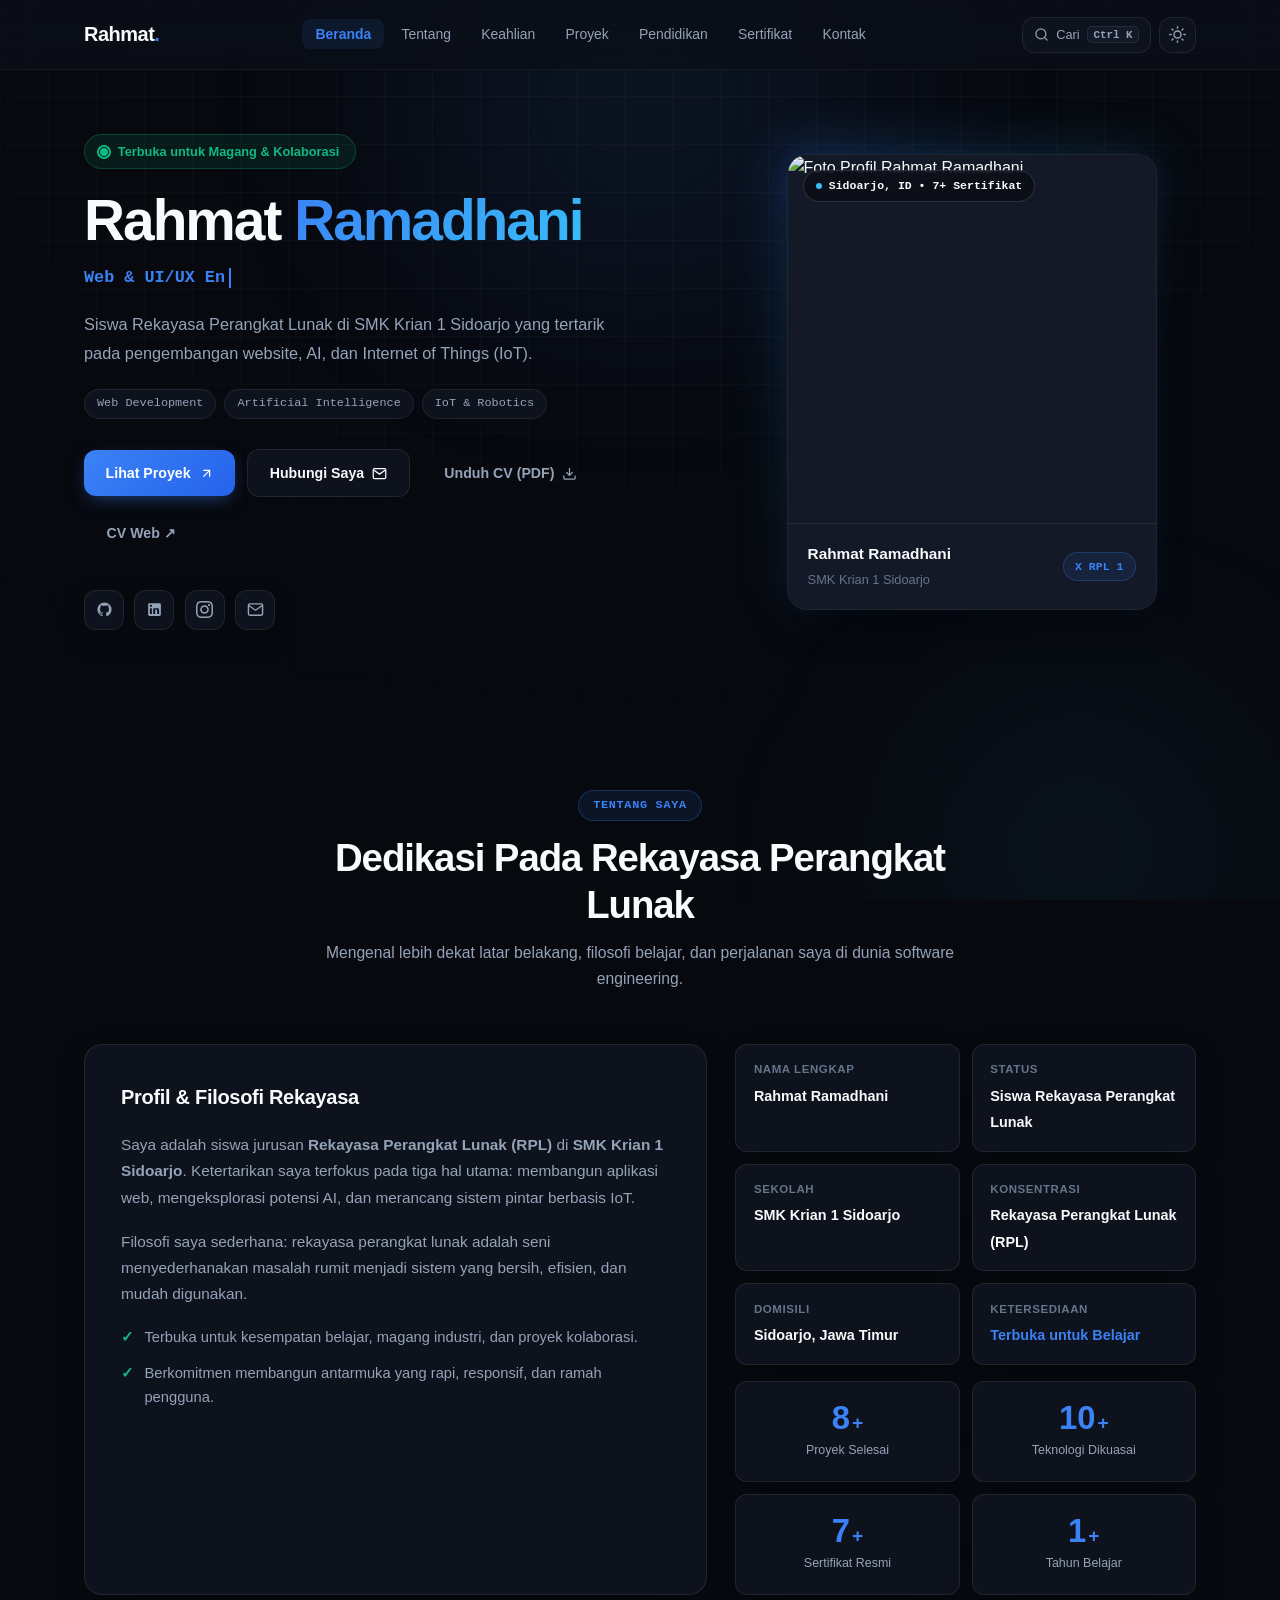
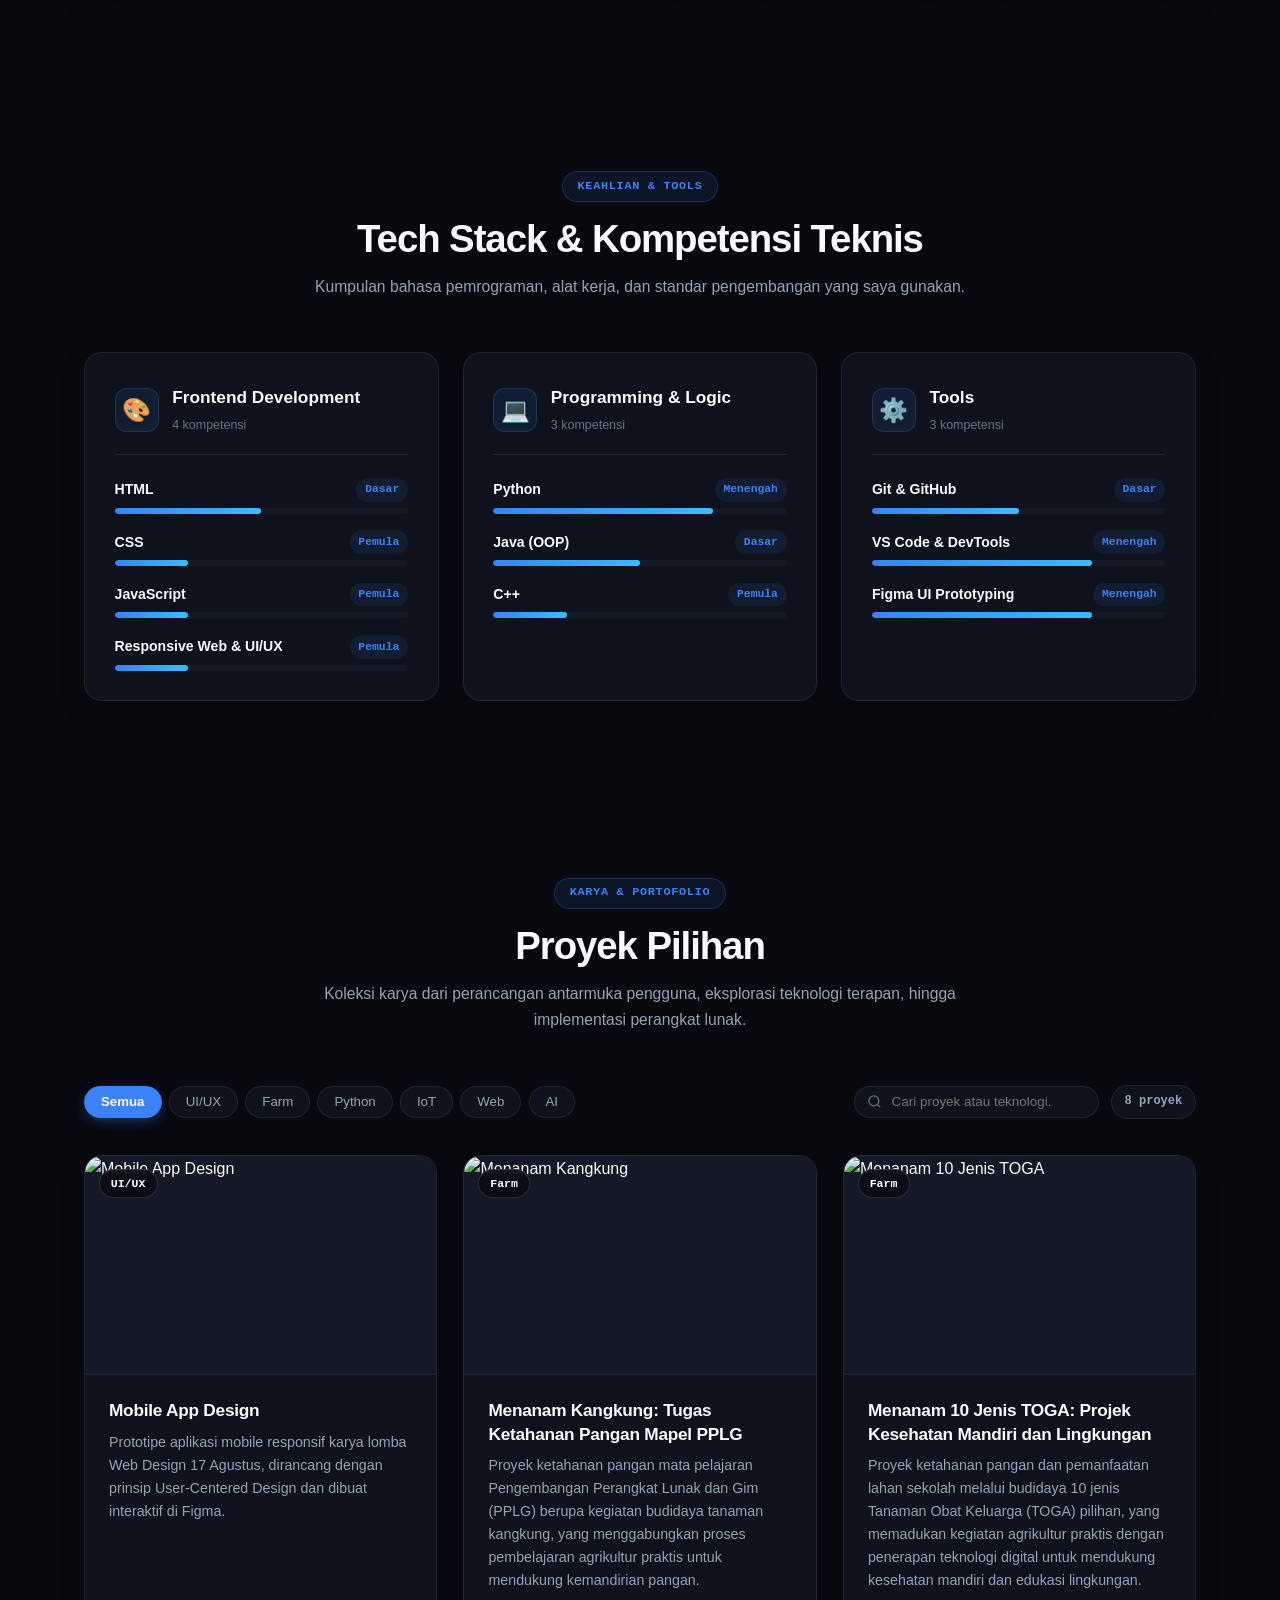
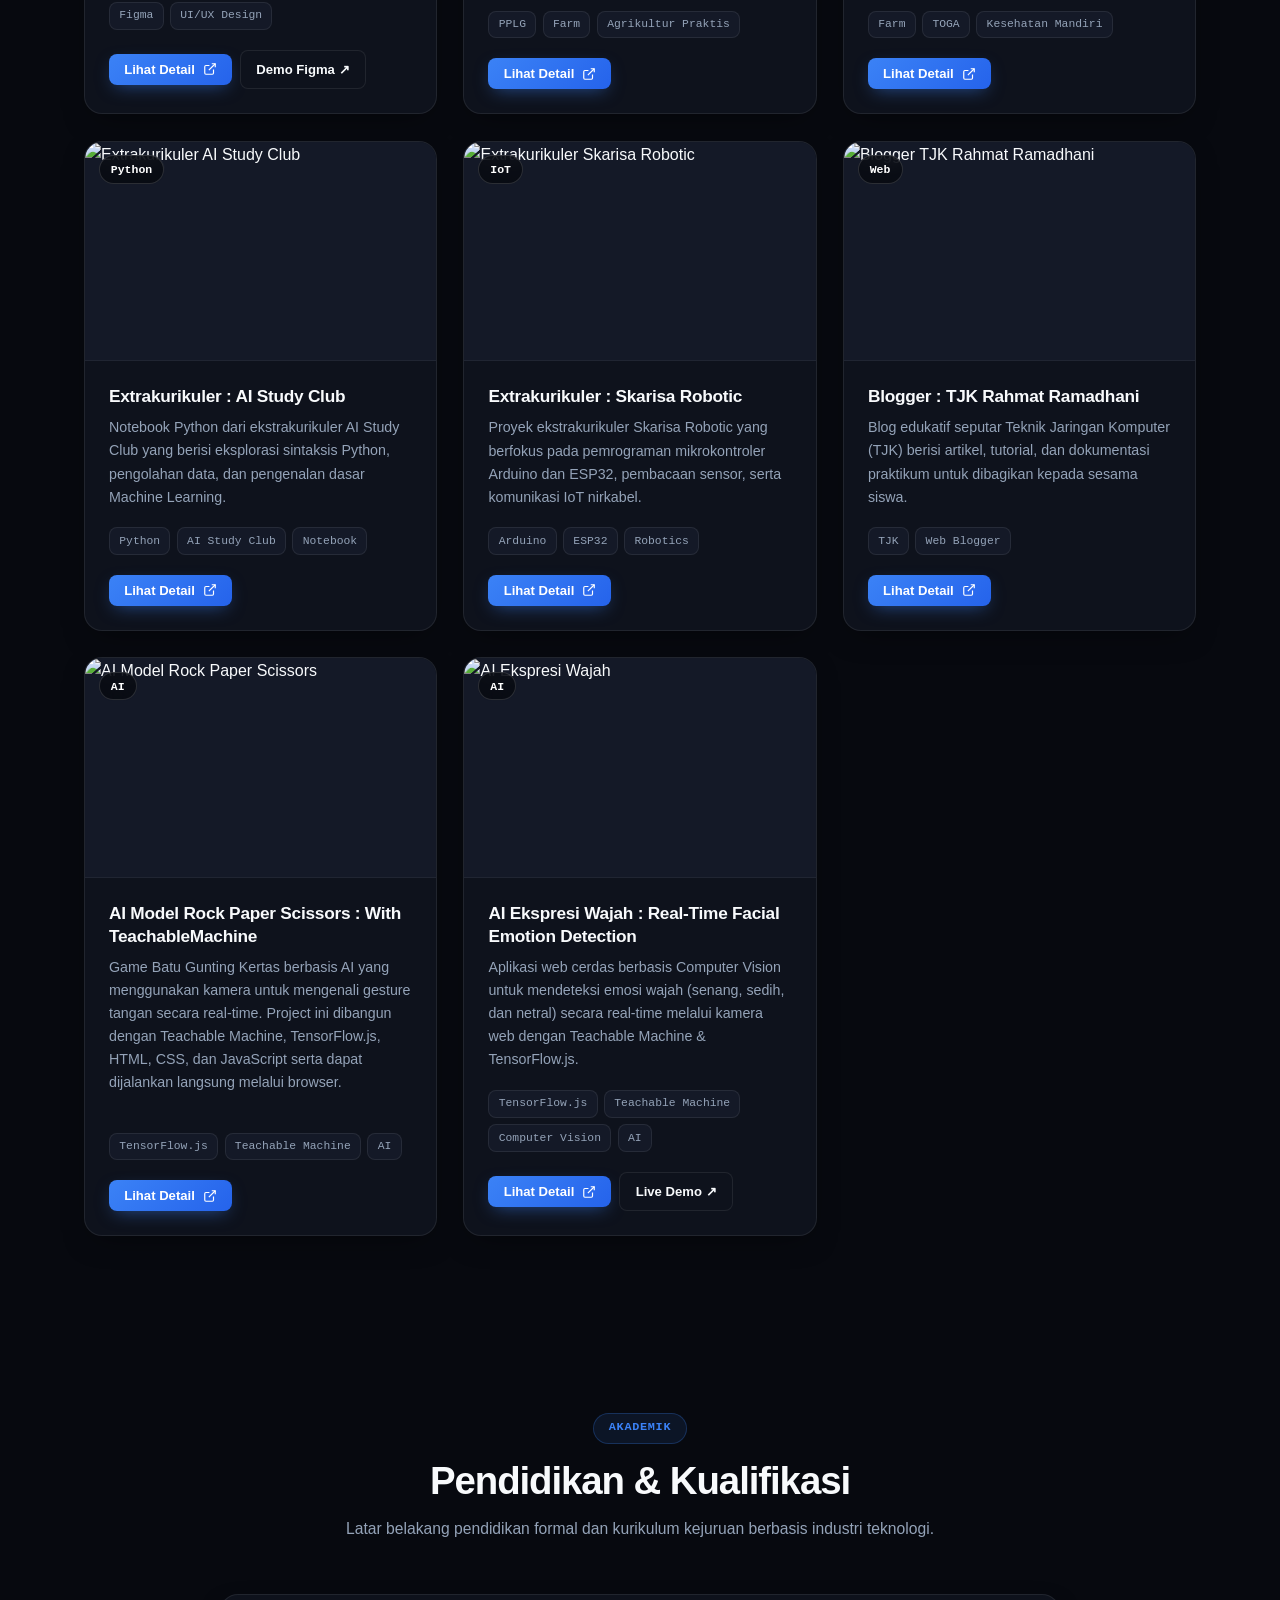
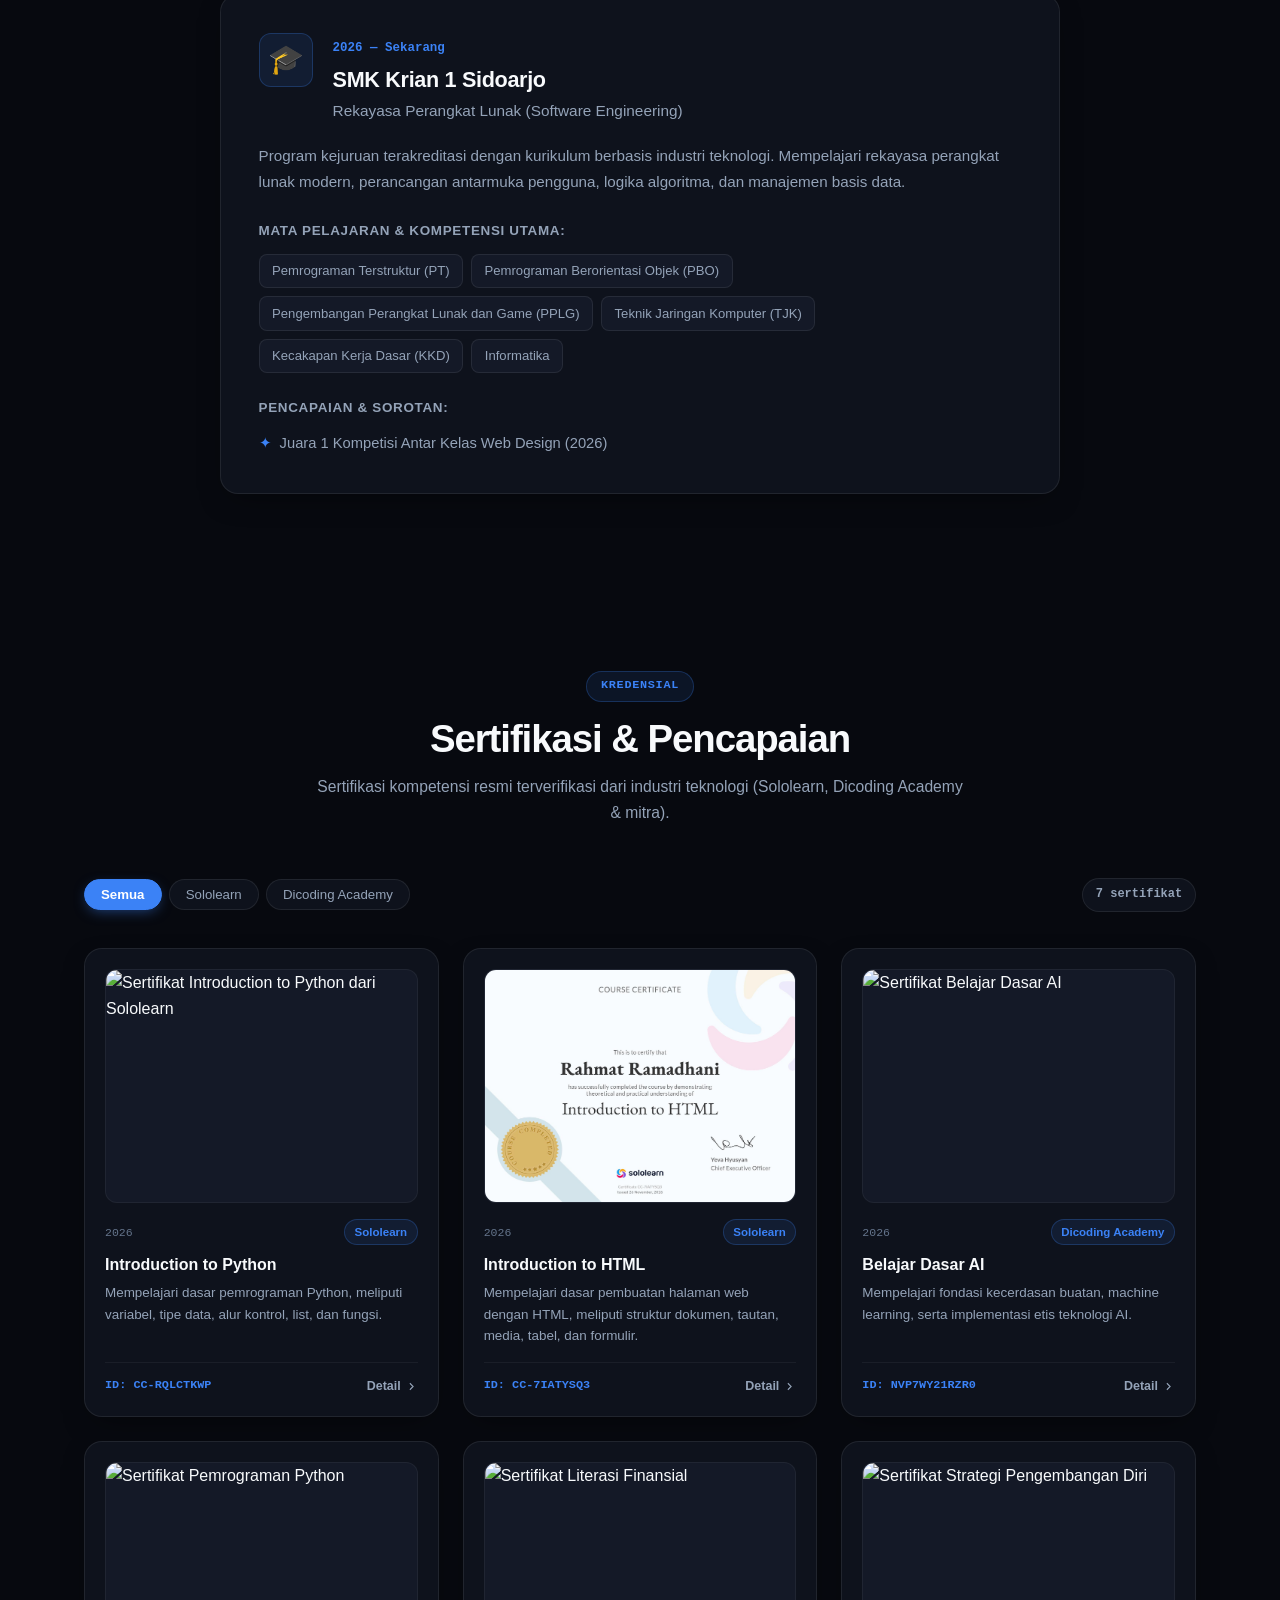
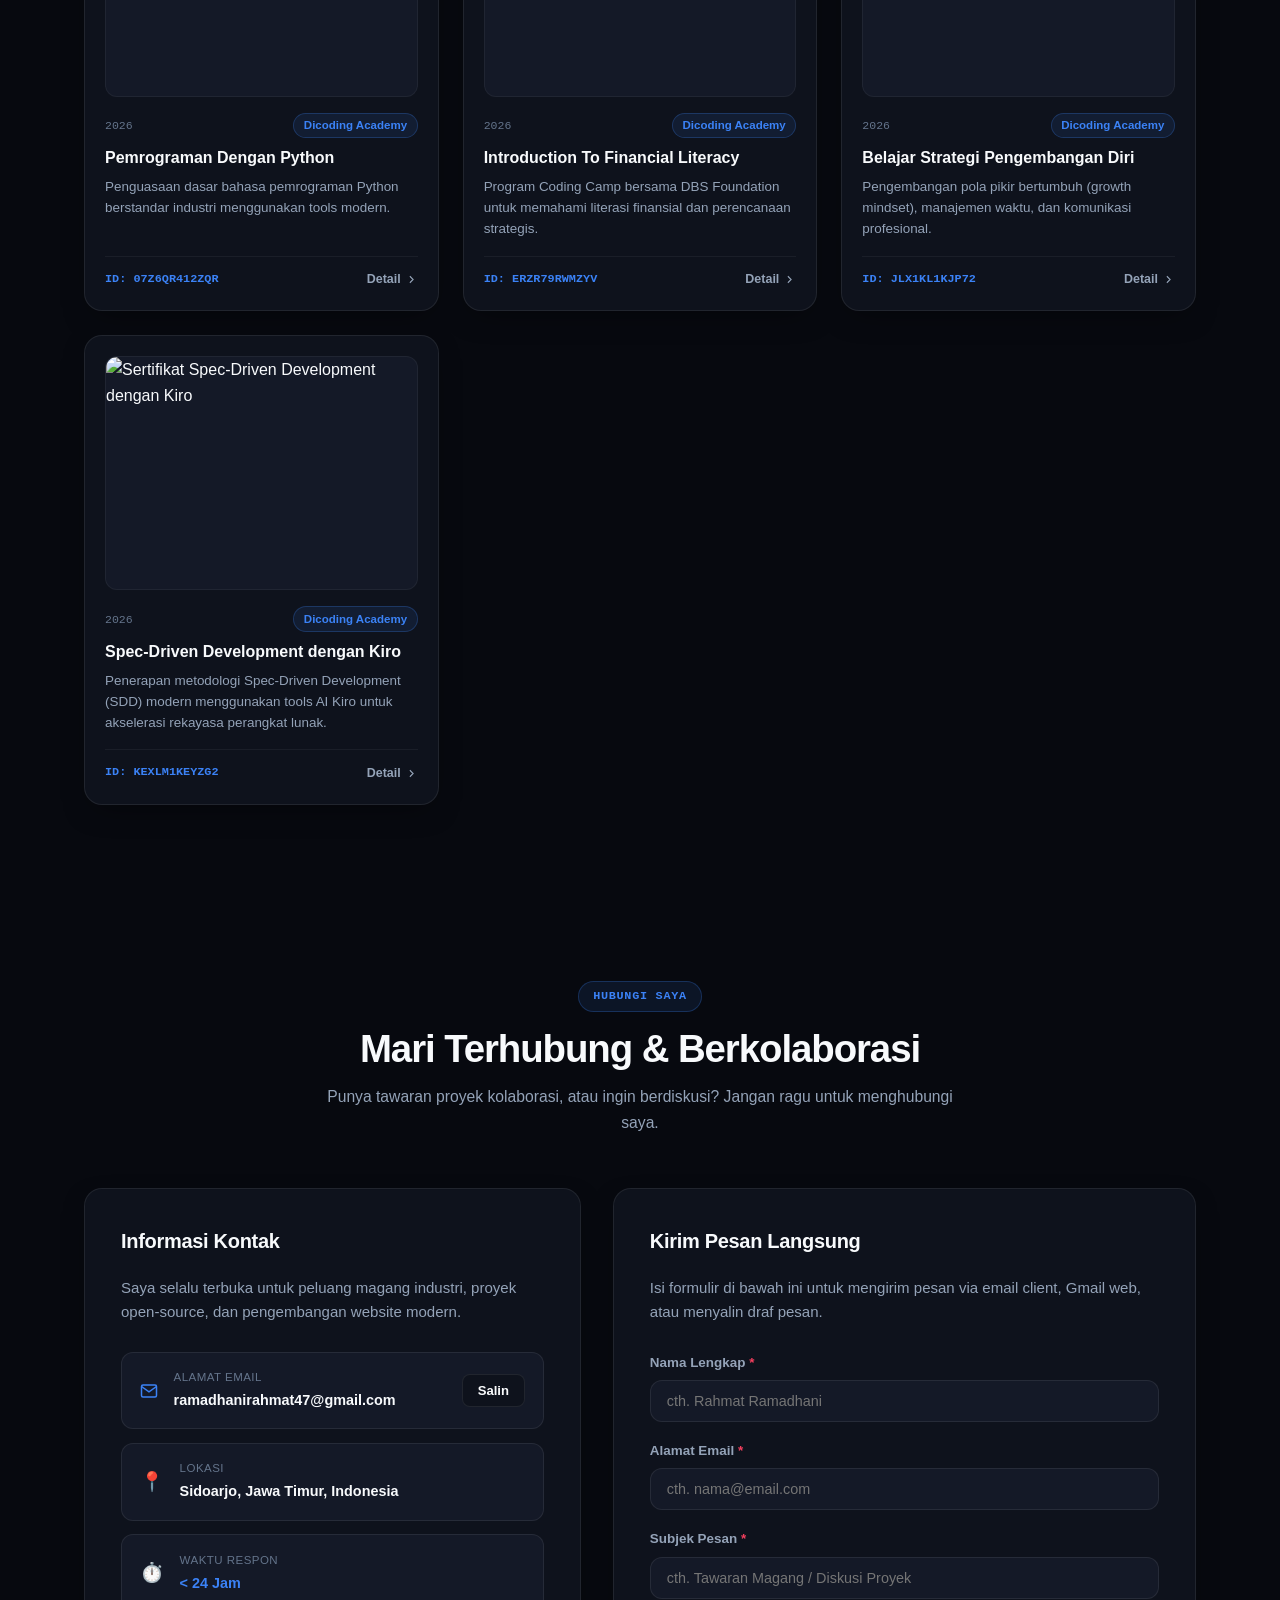
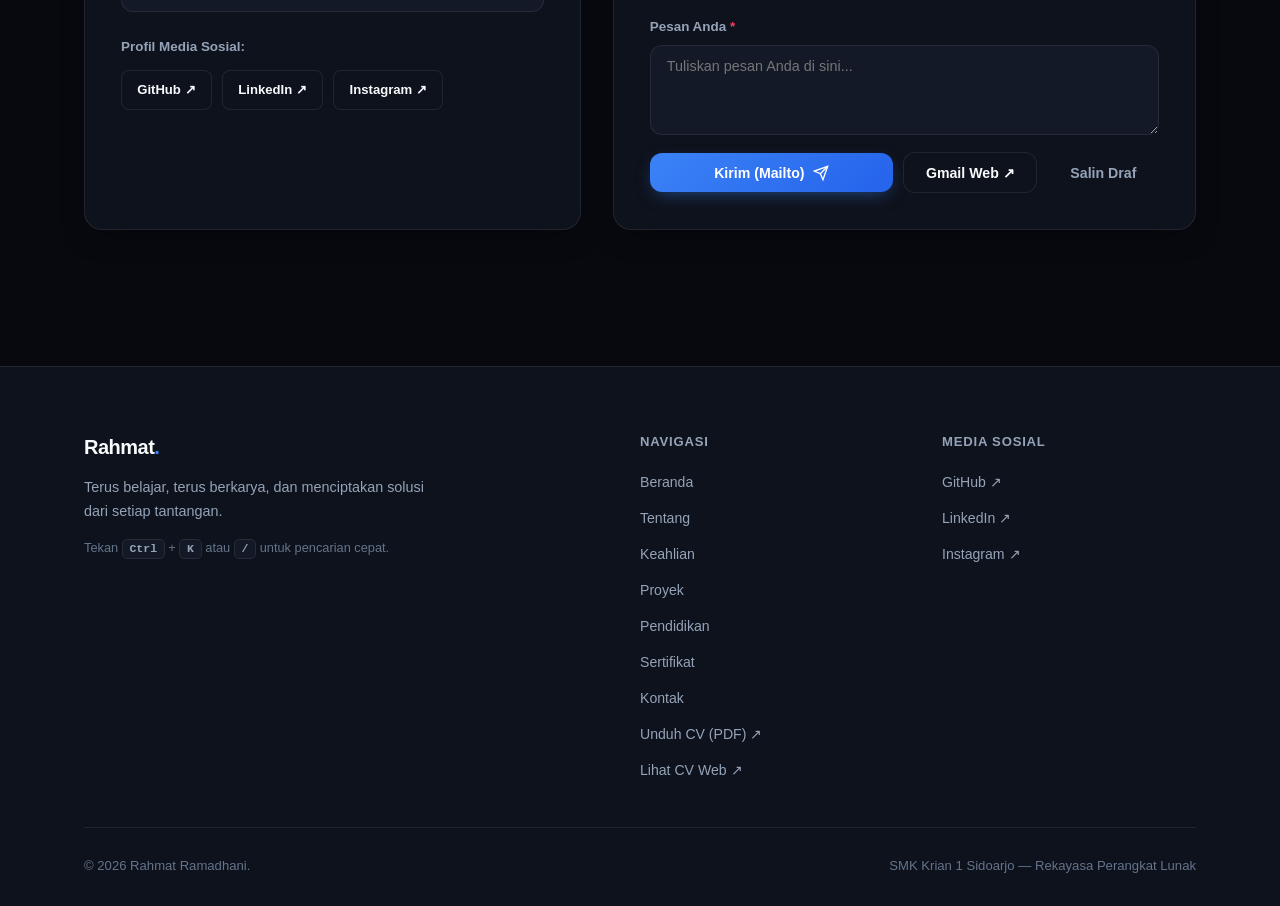
==== commit 7ca2222e: "apdet" ====
--- a/index.html
+++ b/index.html
@@ -42,7 +42,6 @@
     <nav class="nav-container container" aria-label="Navigasi utama">
       <!-- Logo / Nama Brand -->
       <a href="#home" class="brand">
-        <span class="brand-mark" aria-hidden="true">R</span>
         <span class="brand-name">Rahmat</span><span class="brand-dot">.</span>
       </a>
 
@@ -840,7 +839,6 @@
       <div class="footer-grid">
         <div class="footer-brand">
           <a href="#home" class="brand">
-            <span class="brand-mark" aria-hidden="true">R</span>
             <span class="brand-name">Rahmat</span><span class="brand-dot">.</span>
           </a>
           <p class="footer-motto">Terus belajar, terus berkarya, dan menciptakan solusi dari setiap tantangan.</p>
--- a/style.css
+++ b/style.css
@@ -431,28 +431,11 @@
 }
 
 .brand {
-  display: inline-flex;
-  align-items: center;
-  gap: 0.55rem;
-  font-size: 1.2rem;
+  display: inline-block;
+  font-size: 1.25rem;
   font-weight: 800;
   letter-spacing: -0.025em;
   flex-shrink: 0;
-}
-
-.brand-mark {
-  width: 30px;
-  height: 30px;
-  border-radius: 9px;
-  background: linear-gradient(135deg, var(--accent), var(--accent-secondary));
-  color: #ffffff;
-  font-family: var(--font-mono);
-  font-size: 0.9rem;
-  font-weight: 700;
-  display: inline-flex;
-  align-items: center;
-  justify-content: center;
-  box-shadow: 0 4px 12px -3px rgba(59, 130, 246, 0.5);
 }
 
 .brand-dot {
